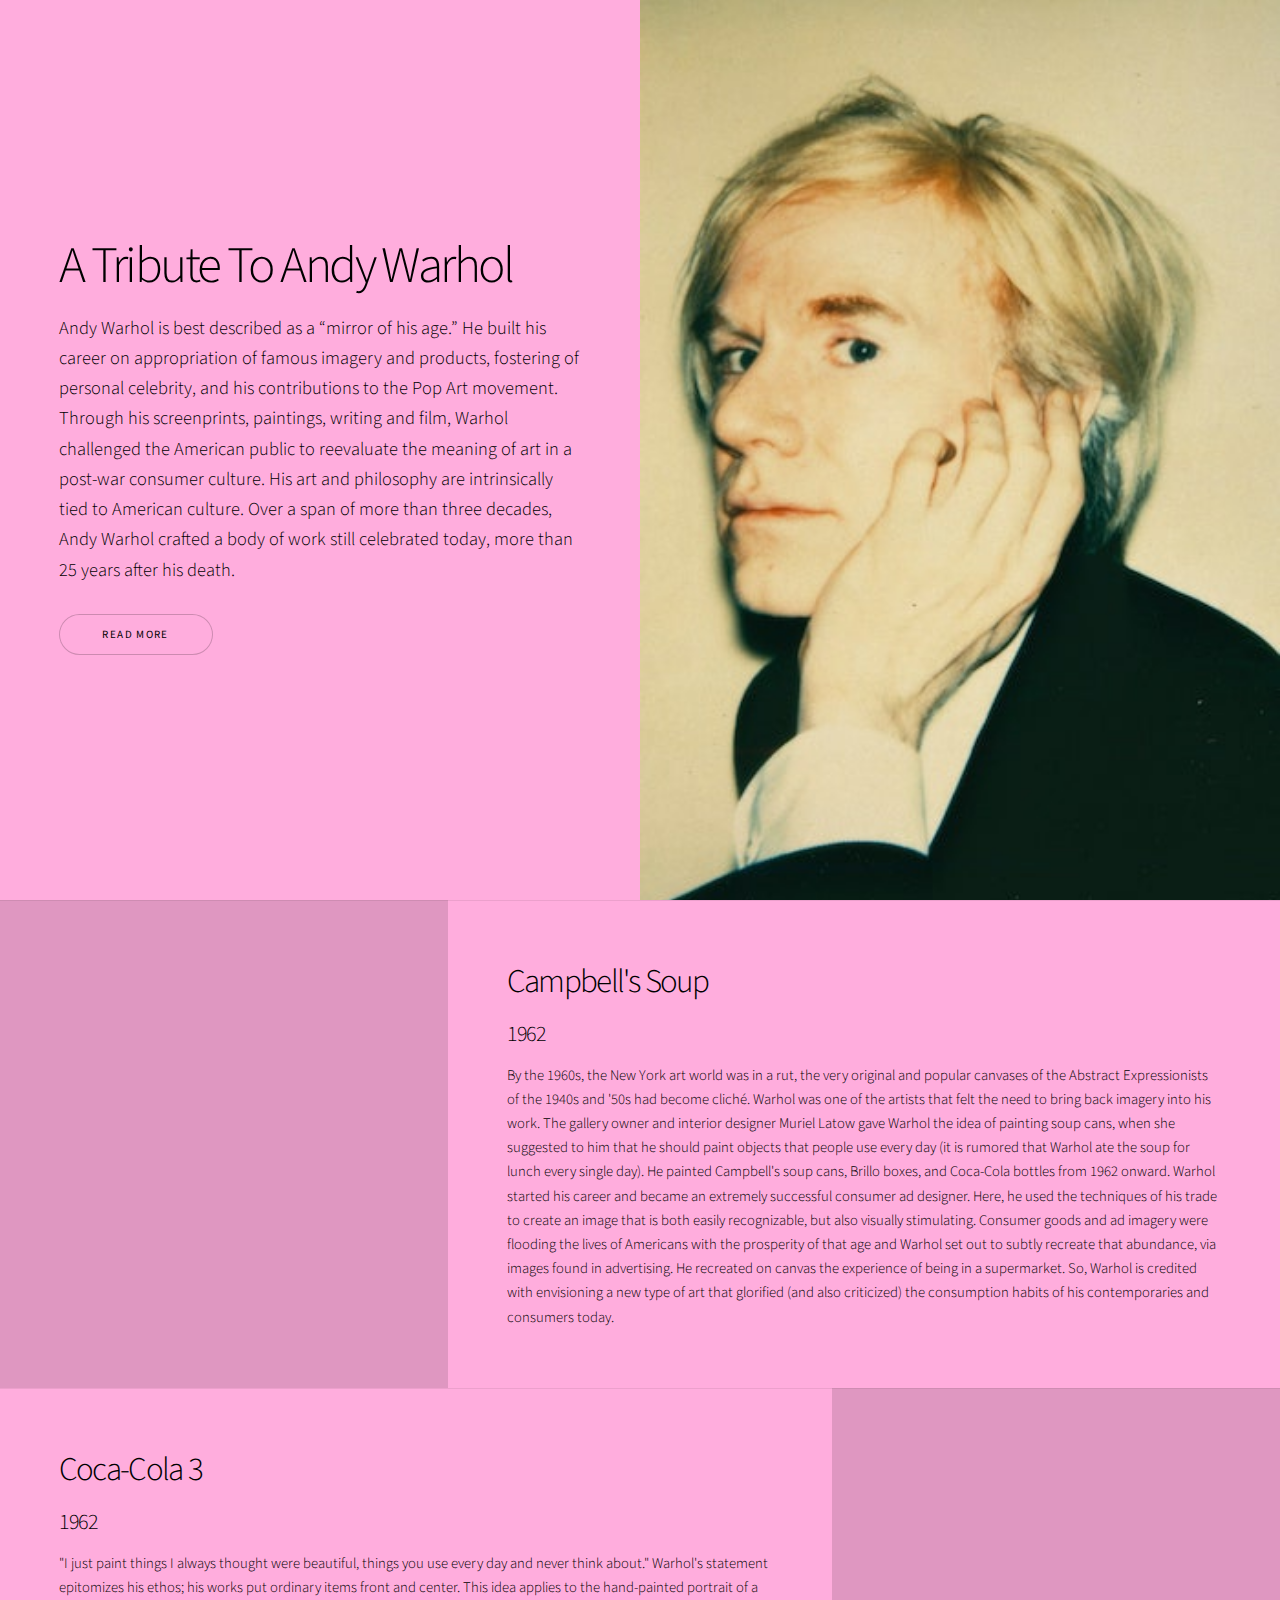
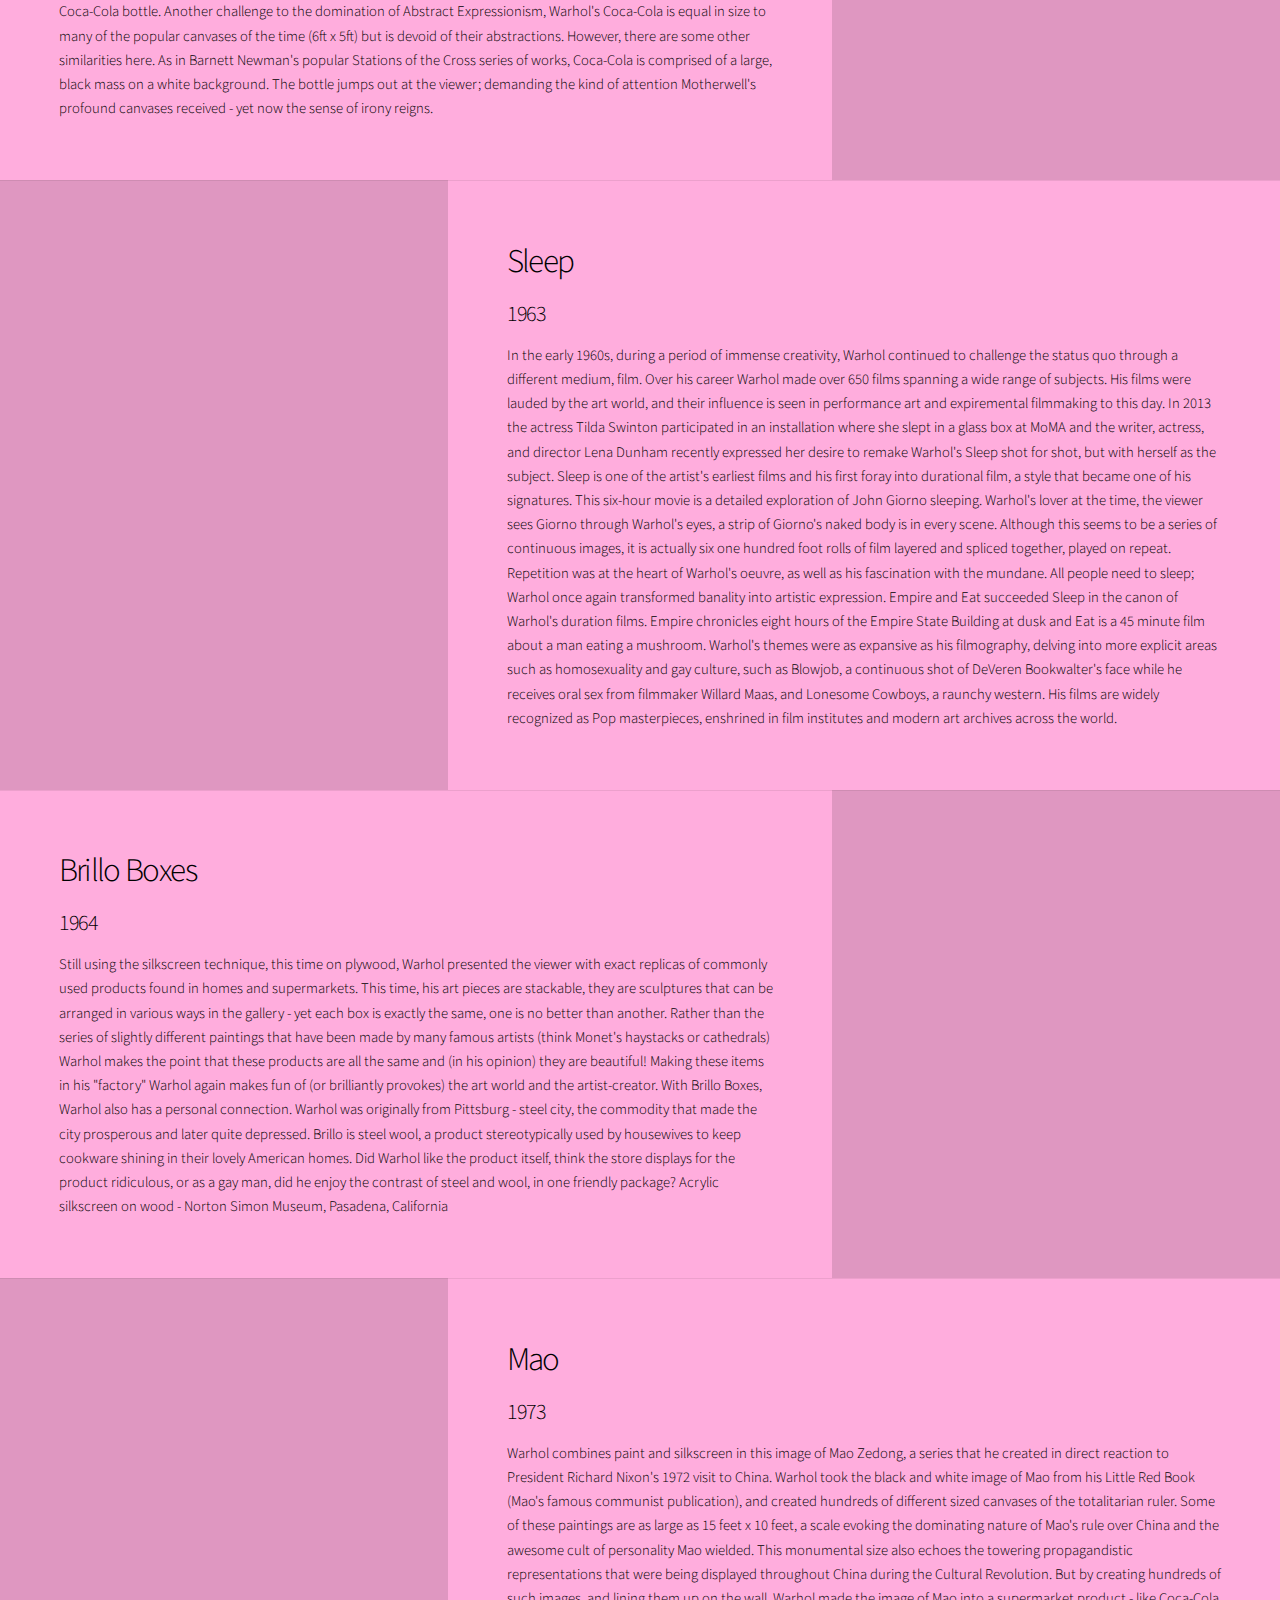
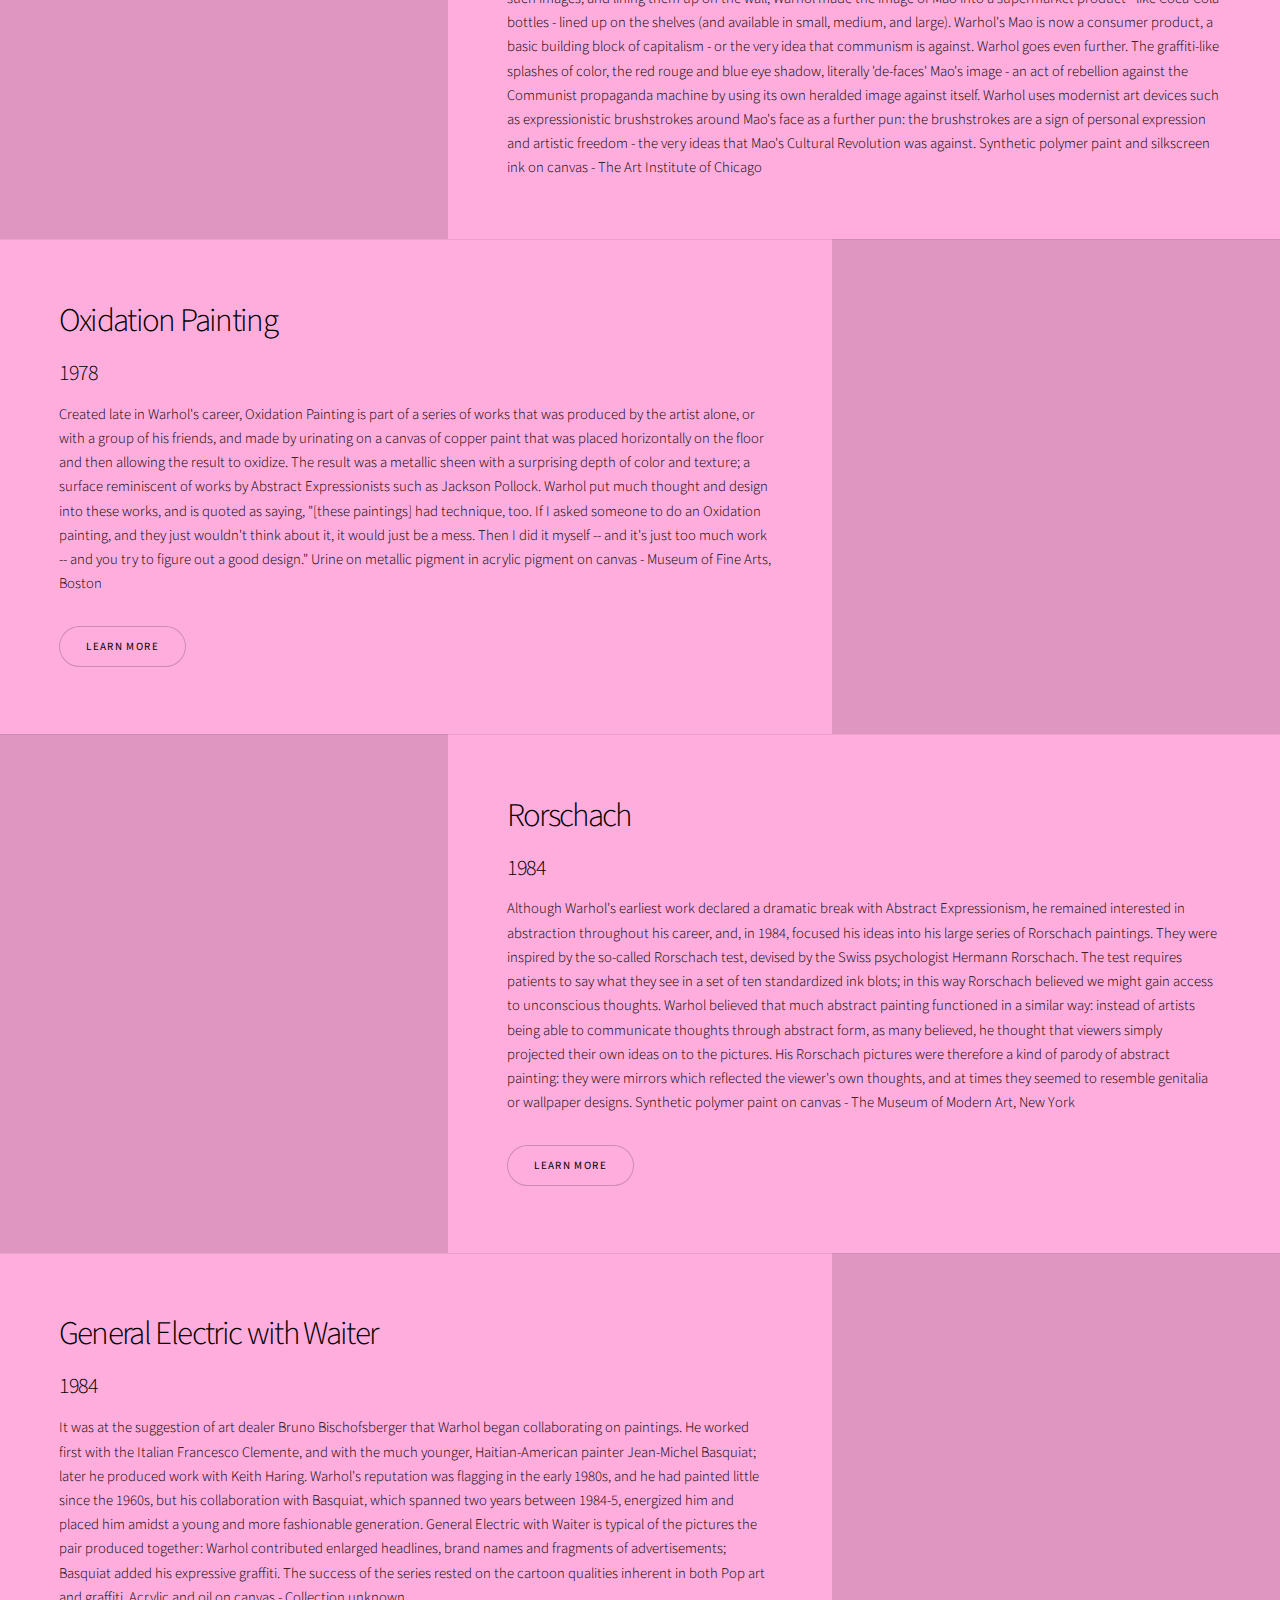
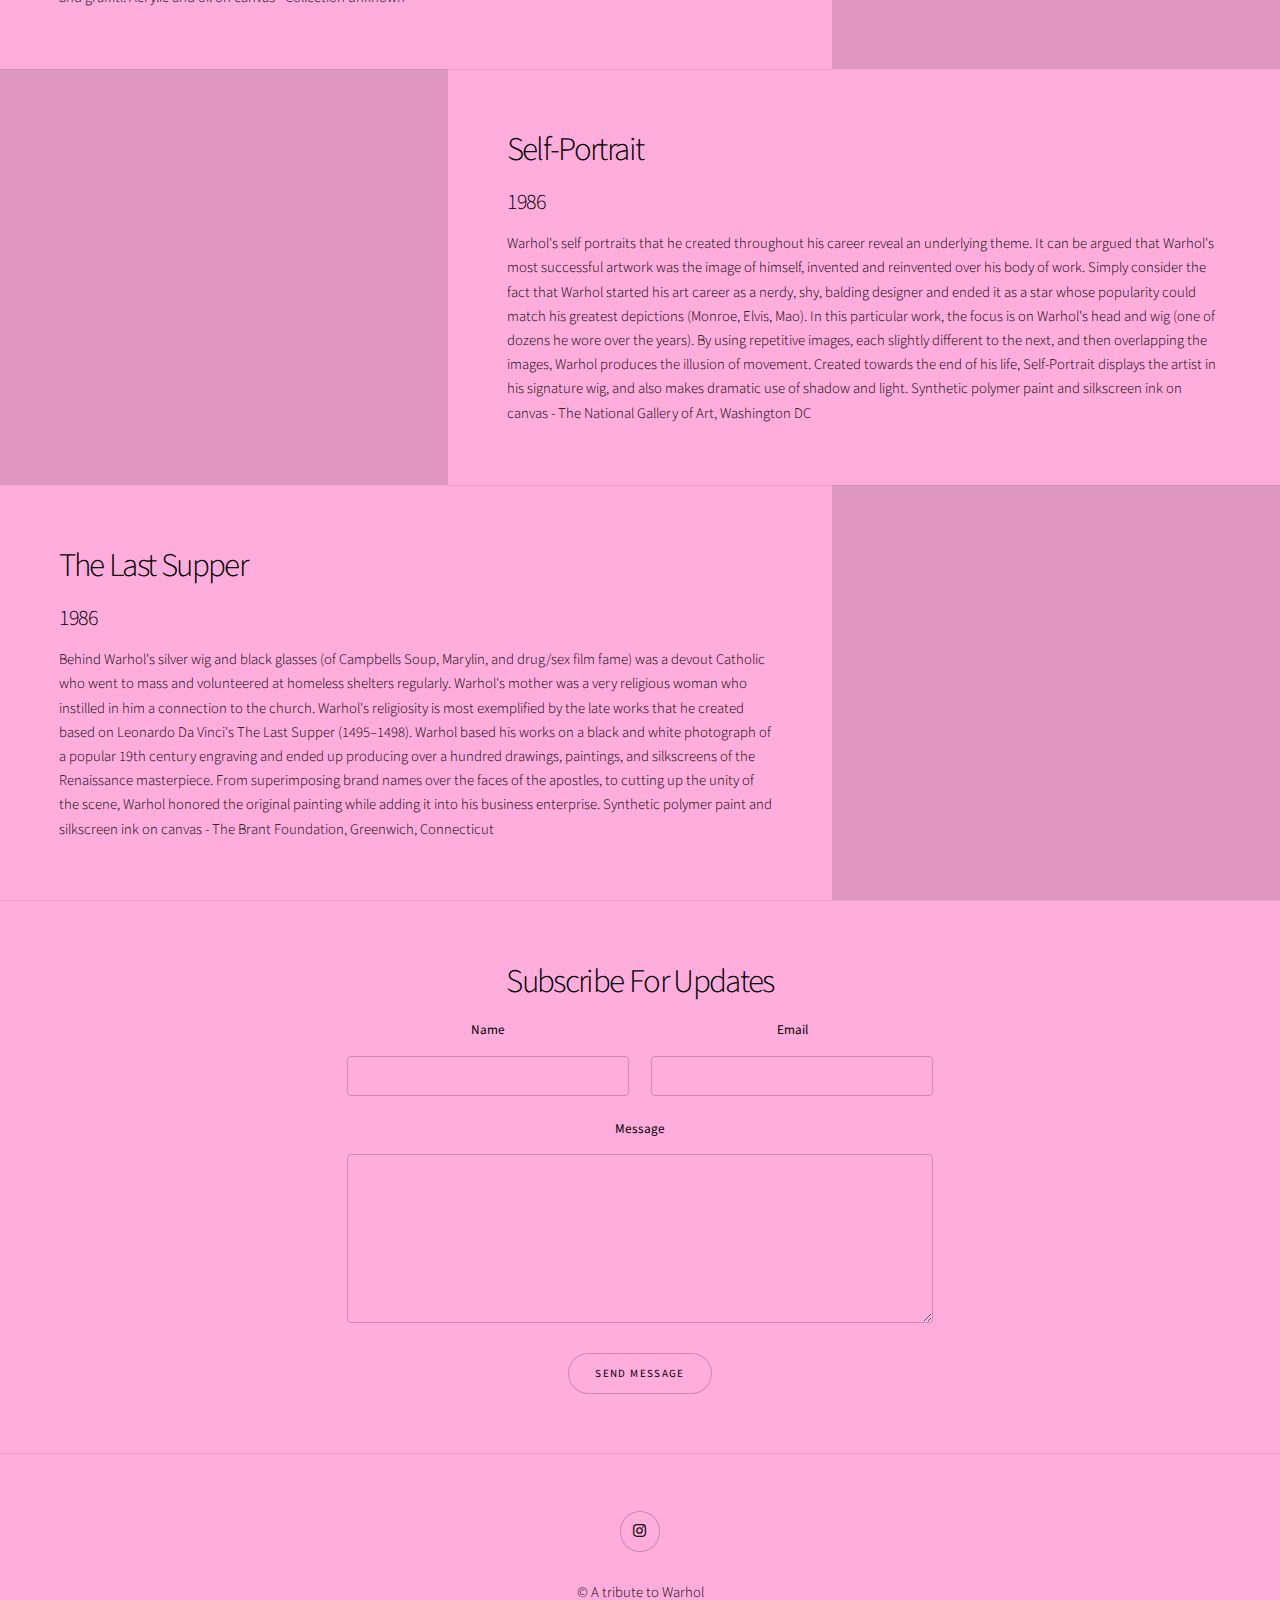
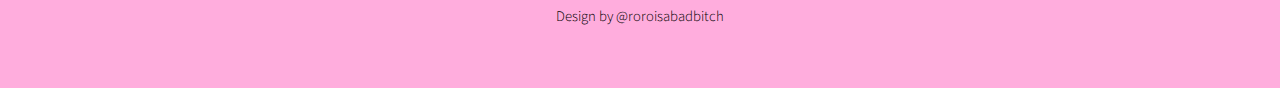
==== index.html @ a58d3638 "project uploaded" ====
<!DOCTYPE HTML>

<html>
	<head>
		<title>A Tribute to Warhol</title>
		<meta charset="utf-8" />
		<meta name="viewport" content="width=device-width, initial-scale=1, user-scalable=no" />
		<link rel="stylesheet" href="assets/css/main.css" />
		<noscript><link rel="stylesheet" href="assets/css/noscript.css" /></noscript>
	</head>
	<body class="is-preload">

		<!-- Wrapper -->
			<div id="wrapper" class="divided">

				<!-- One -->
					<section class="banner style1 orient-left content-align-left image-position-right fullscreen onload-image-fade-in onload-content-fade-right">
						<div class="content">
							<h1>A Tribute To Andy Warhol</h1>
							<p class="major">Andy Warhol is best described as a “mirror of his age.” He built his career on appropriation of famous imagery and products, fostering of personal celebrity, and his contributions to the Pop Art movement. Through his screenprints, paintings, writing and film, Warhol challenged the American public to reevaluate the meaning of art in a post-war consumer culture. His art and philosophy are intrinsically tied to American culture. Over a span of more than three decades, Andy Warhol crafted a body of work still celebrated today, more than 25 years after his death.
								</p>
							<ul class="actions stacked">
								<li><a href="biography.html" class="button big wide smooth-scroll-middle"> Read More </a></li>
							</ul>
						</div>
						<div class="image">
							<img src="images/warhol.jpg" alt="" />
						</div>
					</section>

				<!-- Two -->
					<section class="spotlight style1 orient-right content-align-left image-position-center onscroll-image-fade-in" id="first">
						<div class="content">
							<h2>Campbell's Soup</h2>
							<h3> 1962 </h3>
							<p>By the 1960s, the New York art world was in a rut, the very original and popular canvases of the Abstract Expressionists of the 1940s and '50s had become cliché. Warhol was one of the artists that felt the need to bring back imagery into his work. The gallery owner and interior designer Muriel Latow gave Warhol the idea of painting soup cans, when she suggested to him that he should paint objects that people use every day (it is rumored that Warhol ate the soup for lunch every single day). He painted Campbell's soup cans, Brillo boxes, and Coca-Cola bottles from 1962 onward.

								Warhol started his career and became an extremely successful consumer ad designer. Here, he used the techniques of his trade to create an image that is both easily recognizable, but also visually stimulating. Consumer goods and ad imagery were flooding the lives of Americans with the prosperity of that age and Warhol set out to subtly recreate that abundance, via images found in advertising. He recreated on canvas the experience of being in a supermarket. So, Warhol is credited with envisioning a new type of art that glorified (and also criticized) the consumption habits of his contemporaries and consumers today.</p>
								
						</div>
						<div class="image">
							<img src="images/campbell_soup.jpg" alt="" />
						</div>
					</section>

				<!-- Three -->
					<section class="spotlight style1 orient-left content-align-left image-position-center onscroll-image-fade-in">
						<div class="content">
							<h2>Coca-Cola 3</h2>
							<h3> 1962 </h3>
							<p>
								"I just paint things I always thought were beautiful, things you use every day and never think about." Warhol's statement epitomizes his ethos; his works put ordinary items front and center. This idea applies to the hand-painted portrait of a Coca-Cola bottle. Another challenge to the domination of Abstract Expressionism, Warhol's Coca-Cola is equal in size to many of the popular canvases of the time (6ft x 5ft) but is devoid of their abstractions. However, there are some other similarities here. As in Barnett Newman's popular Stations of the Cross series of works, Coca-Cola is comprised of a large, black mass on a white background. The bottle jumps out at the viewer; demanding the kind of attention Motherwell's profound canvases received - yet now the sense of irony reigns.
							</p>
						</div>
						<div class="image">
							<img src="images/cocacola3.jpg" alt="" />
						</div>
					</section>

				<!-- Four -->
					<section class="spotlight style1 orient-right content-align-left image-position-center onscroll-image-fade-in">
						<div class="content">
							<h2> Sleep </h2>
							<h3> 1963 </h3>
							<p> 
								In the early 1960s, during a period of immense creativity, Warhol continued to challenge the status quo through a different medium, film. Over his career Warhol made over 650 films spanning a wide range of subjects. His films were lauded by the art world, and their influence is seen in performance art and expiremental filmmaking to this day. In 2013 the actress Tilda Swinton participated in an installation where she slept in a glass box at MoMA and the writer, actress, and director Lena Dunham recently expressed her desire to remake Warhol's Sleep shot for shot, but with herself as the subject.

Sleep is one of the artist's earliest films and his first foray into durational film, a style that became one of his signatures. This six-hour movie is a detailed exploration of John Giorno sleeping. Warhol's lover at the time, the viewer sees Giorno through Warhol's eyes, a strip of Giorno's naked body is in every scene. Although this seems to be a series of continuous images, it is actually six one hundred foot rolls of film layered and spliced together, played on repeat. Repetition was at the heart of Warhol's oeuvre, as well as his fascination with the mundane. All people need to sleep; Warhol once again transformed banality into artistic expression.

Empire and Eat succeeded Sleep in the canon of Warhol's duration films. Empire chronicles eight hours of the Empire State Building at dusk and Eat is a 45 minute film about a man eating a mushroom. Warhol's themes were as expansive as his filmography, delving into more explicit areas such as homosexuality and gay culture, such as Blowjob, a continuous shot of DeVeren Bookwalter's face while he receives oral sex from filmmaker Willard Maas, and Lonesome Cowboys, a raunchy western. His films are widely recognized as Pop masterpieces, enshrined in film institutes and modern art archives across the world.
							</p>
						</div>
						<div class="image">
							<img src="images/sleep.png" alt="" />
						</div>
					</section>

					<section class="spotlight style1 orient-left content-align-left image-position-center onscroll-image-fade-in">
						<div class="content">
							<h2> Brillo Boxes </h2>
							<h3> 1964 </h3>
							<p> 
								Still using the silkscreen technique, this time on plywood, Warhol presented the viewer with exact replicas of commonly used products found in homes and supermarkets. This time, his art pieces are stackable, they are sculptures that can be arranged in various ways in the gallery - yet each box is exactly the same, one is no better than another. Rather than the series of slightly different paintings that have been made by many famous artists (think Monet's haystacks or cathedrals) Warhol makes the point that these products are all the same and (in his opinion) they are beautiful! Making these items in his "factory" Warhol again makes fun of (or brilliantly provokes) the art world and the artist-creator.

								With Brillo Boxes, Warhol also has a personal connection. Warhol was originally from Pittsburg - steel city, the commodity that made the city prosperous and later quite depressed. Brillo is steel wool, a product stereotypically used by housewives to keep cookware shining in their lovely American homes. Did Warhol like the product itself, think the store displays for the product ridiculous, or as a gay man, did he enjoy the contrast of steel and wool, in one friendly package?
								Acrylic silkscreen on wood - Norton Simon Museum, Pasadena, California
								
							</p>
						</div>
						<div class="image">
							<img src="images/brillo_boxes.jpg" alt="" />
						</div>
					</section>

					<section class="spotlight style1 orient-right content-align-left image-position-center onscroll-image-fade-in">
						<div class="content">
							<h2> Mao </h2>
							<h3> 1973 </h3>
							<p> 
								Warhol combines paint and silkscreen in this image of Mao Zedong, a series that he created in direct reaction to President Richard Nixon's 1972 visit to China. Warhol took the black and white image of Mao from his Little Red Book (Mao's famous communist publication), and created hundreds of different sized canvases of the totalitarian ruler. Some of these paintings are as large as 15 feet x 10 feet, a scale evoking the dominating nature of Mao's rule over China and the awesome cult of personality Mao wielded. This monumental size also echoes the towering propagandistic representations that were being displayed throughout China during the Cultural Revolution. But by creating hundreds of such images, and lining them up on the wall, Warhol made the image of Mao into a supermarket product - like Coca-Cola bottles - lined up on the shelves (and available in small, medium, and large). Warhol's Mao is now a consumer product, a basic building block of capitalism - or the very idea that communism is against.

Warhol goes even further. The graffiti-like splashes of color, the red rouge and blue eye shadow, literally 'de-faces' Mao's image - an act of rebellion against the Communist propaganda machine by using its own heralded image against itself. Warhol uses modernist art devices such as expressionistic brushstrokes around Mao's face as a further pun: the brushstrokes are a sign of personal expression and artistic freedom - the very ideas that Mao's Cultural Revolution was against.
Synthetic polymer paint and silkscreen ink on canvas - The Art Institute of Chicago

							</p>
						</div>
						<div class="image">
							<img src="images/mao.jpg" alt="" />
						</div>
					</section>

					<section class="spotlight style1 orient-left content-align-left image-position-center onscroll-image-fade-in">
						<div class="content">
							<h2> Oxidation Painting </h2>
							<h3> 1978 </h3>
							<p> 
								Created late in Warhol's career, Oxidation Painting is part of a series of works that was produced by the artist alone, or with a group of his friends, and made by urinating on a canvas of copper paint that was placed horizontally on the floor and then allowing the result to oxidize. The result was a metallic sheen with a surprising depth of color and texture; a surface reminiscent of works by Abstract Expressionists such as Jackson Pollock. Warhol put much thought and design into these works, and is quoted as saying, "[these paintings] had technique, too. If I asked someone to do an Oxidation painting, and they just wouldn't think about it, it would just be a mess. Then I did it myself -- and it's just too much work -- and you try to figure out a good design."
Urine on metallic pigment in acrylic pigment on canvas - Museum of Fine Arts, Boston

							</p>
							<ul class="actions stacked">
								<li><a href="#" class="button">Learn More</a></li>
							</ul>
						</div>
						<div class="image">
							<img src="images/oxidation_painting.jpg" alt="" />
						</div>
					</section>

					<section class="spotlight style1 orient-right content-align-left image-position-center onscroll-image-fade-in">
						<div class="content">
							<h2> Rorschach </h2>
							<h3> 1984 </h3>
							<p> 
								Although Warhol's earliest work declared a dramatic break with Abstract Expressionism, he remained interested in abstraction throughout his career, and, in 1984, focused his ideas into his large series of Rorschach paintings. They were inspired by the so-called Rorschach test, devised by the Swiss psychologist Hermann Rorschach. The test requires patients to say what they see in a set of ten standardized ink blots; in this way Rorschach believed we might gain access to unconscious thoughts. Warhol believed that much abstract painting functioned in a similar way: instead of artists being able to communicate thoughts through abstract form, as many believed, he thought that viewers simply projected their own ideas on to the pictures. His Rorschach pictures were therefore a kind of parody of abstract painting: they were mirrors which reflected the viewer's own thoughts, and at times they seemed to resemble genitalia or wallpaper designs.
Synthetic polymer paint on canvas - The Museum of Modern Art, New York

							</p>
							<ul class="actions stacked">
								<li><a href="#" class="button">Learn More</a></li>
							</ul>
						</div>
						<div class="image">
							<img src="images/banach_tarski.jpg" alt="" />
						</div>
					</section>

					<section class="spotlight style1 orient-left content-align-left image-position-center onscroll-image-fade-in">
						<div class="content">
							<h2> General Electric with Waiter </h2>
							<h3> 1984 </h3>
							<p> 
								It was at the suggestion of art dealer Bruno Bischofsberger that Warhol began collaborating on paintings. He worked first with the Italian Francesco Clemente, and with the much younger, Haitian-American painter Jean-Michel Basquiat; later he produced work with Keith Haring. Warhol's reputation was flagging in the early 1980s, and he had painted little since the 1960s, but his collaboration with Basquiat, which spanned two years between 1984-5, energized him and placed him amidst a young and more fashionable generation. General Electric with Waiter is typical of the pictures the pair produced together: Warhol contributed enlarged headlines, brand names and fragments of advertisements; Basquiat added his expressive graffiti. The success of the series rested on the cartoon qualities inherent in both Pop art and graffiti.
Acrylic and oil on canvas - Collection unknown

							</p>
						</div>
						<div class="image">
							<img src="images/jean-michel-basquiat-general-electric-with-waiter.jpg" alt="" />
						</div>
					</section>

					<section class="spotlight style1 orient-right content-align-left image-position-center onscroll-image-fade-in">
						<div class="content">
							<h2> Self-Portrait </h2>
							<h3> 1986 </h3>
							<p> 
								Warhol's self portraits that he created throughout his career reveal an underlying theme. It can be argued that Warhol's most successful artwork was the image of himself, invented and reinvented over his body of work. Simply consider the fact that Warhol started his art career as a nerdy, shy, balding designer and ended it as a star whose popularity could match his greatest depictions (Monroe, Elvis, Mao).

In this particular work, the focus is on Warhol's head and wig (one of dozens he wore over the years). By using repetitive images, each slightly different to the next, and then overlapping the images, Warhol produces the illusion of movement. Created towards the end of his life, Self-Portrait displays the artist in his signature wig, and also makes dramatic use of shadow and light.
Synthetic polymer paint and silkscreen ink on canvas - The National Gallery of Art, Washington DC

							</p>

						</div>
						<div class="image">
							<img src="images/self_portrait.jpg" alt="" />
						</div>
					</section>

					<section class="spotlight style1 orient-left content-align-left image-position-center onscroll-image-fade-in">
						<div class="content">
							<h2> The Last Supper </h2>
							<h3> 1986 </h3>
							<p> 
								Behind Warhol's silver wig and black glasses (of Campbells Soup, Marylin, and drug/sex film fame) was a devout Catholic who went to mass and volunteered at homeless shelters regularly. Warhol's mother was a very religious woman who instilled in him a connection to the church.

								Warhol's religiosity is most exemplified by the late works that he created based on Leonardo Da Vinci's The Last Supper (1495–1498). Warhol based his works on a black and white photograph of a popular 19th century engraving and ended up producing over a hundred drawings, paintings, and silkscreens of the Renaissance masterpiece. From superimposing brand names over the faces of the apostles, to cutting up the unity of the scene, Warhol honored the original painting while adding it into his business enterprise.
								Synthetic polymer paint and silkscreen ink on canvas - The Brant Foundation, Greenwich, Connecticut
							</p>
							
						</div>
						
						<div class="image">
							<img src="images/last_supper.jpg" alt="" />
						</div>
					</section>

	

				<!-- Get In Contact -->
					<section class="wrapper style1 align-center">
						<div class="inner medium">
							<h2> Subscribe For Updates </h2>
							<form method="post" action="#">
								<div class="fields">
									<div class="field half">
										<label for="name">Name</label>
										<input type="text" name="name" id="name" value="" />
									</div>
									<div class="field half">
										<label for="email">Email</label>
										<input type="email" name="email" id="email" value="" />
									</div>
									<div class="field">
										<label for="message">Message</label>
										<textarea name="message" id="message" rows="6"></textarea>
									</div>
								</div>
								<ul class="actions special">
									<li><input type="submit" name="submit" id="submit" value="Send Message" /></li>
								</ul>
							</form>

						</div>
					</section>

				<!-- Footer -->
					<footer class="wrapper style1 align-center">
						<div class="inner">
							<ul class="icons">
								<li><a href="https://www.instagram.com/thewarholmuseum/" class="icon brands style2 fa-instagram"><span class="label">Instagram</span></a></li>
							</ul>
							<p>&copy; A tribute to Warhol <br> Design by  <a href="http://instagram.com/naunetro" style="text-decoration: none;"> @roroisabadbitch</p>
						</div>
					</footer>

			</div>

		<!-- Scripts -->
			<script src="assets/js/jquery.min.js"></script>
			<script src="assets/js/jquery.scrollex.min.js"></script>
			<script src="assets/js/jquery.scrolly.min.js"></script>
			<script src="assets/js/browser.min.js"></script>
			<script src="assets/js/breakpoints.min.js"></script>
			<script src="assets/js/util.js"></script>
			<script src="assets/js/main.js"></script>

	</body>
</html>
---- assets/css/main.css ----
@import url(fontawesome-all.min.css);
@import url("https://fonts.googleapis.com/css?family=Source+Sans+Pro:300,300i,400,400i");

/*
	Story by HTML5 UP
	html5up.net | @ajlkn
	Free for personal and commercial use under the CCA 3.0 license (html5up.net/license)
*/

html, body, div, span, applet, object,
iframe, h1, h2, h3, h4, h5, h6, p, blockquote,
pre, a, abbr, acronym, address, big, cite,
code, del, dfn, em, img, ins, kbd, q, s, samp,
small, strike, strong, sub, sup, tt, var, b,
u, i, center, dl, dt, dd, ol, ul, li, fieldset,
form, label, legend, table, caption, tbody,
tfoot, thead, tr, th, td, article, aside,
canvas, details, embed, figure, figcaption,
footer, header, hgroup, menu, nav, output, ruby,
section, summary, time, mark, audio, video {
	margin: 0;
	padding: 0;
	border: 0;
	font-size: 100%;
	font: inherit;
	vertical-align: baseline;}

article, aside, details, figcaption, figure,
footer, header, hgroup, menu, nav, section {
	display: block;}

body {
	line-height: 1;
}

ol, ul {
	list-style: none;
}

blockquote, q {
	quotes: none;
}

	blockquote:before, blockquote:after, q:before, q:after {
		content: '';
		content: none;
	}

table {
	border-collapse: collapse;
	border-spacing: 0;
}

body {
	-webkit-text-size-adjust: none;
}

mark {
	background-color: transparent;
	color: inherit;
}

input::-moz-focus-inner {
	border: 0;
	padding: 0;
}

input, select, textarea {
	-moz-appearance: none;
	-webkit-appearance: none;
	-ms-appearance: none;
	appearance: none;
}

/* Basic */

	@-ms-viewport {
		width: device-width;
	}

	body {
		-ms-overflow-style: scrollbar;
	}

	@media screen and (max-width: 480px) {

		html, body {
			min-width: 320px;
		}

	}

	html {
		box-sizing: border-box;
	}

	*, *:before, *:after {
		box-sizing: inherit;
	}

	body {
		background: #ffffff;
	}

		body.is-preload *, body.is-preload *:before, body.is-preload *:after {
			-moz-animation: none !important;
			-webkit-animation: none !important;
			-ms-animation: none !important;
			animation: none !important;
			-moz-transition: none !important;
			-webkit-transition: none !important;
			-ms-transition: none !important;
			transition: none !important;
		}

/* Type */

	html {
		font-size: 12pt;
	}

		@media screen and (max-width: 1680px) {

			html {
				font-size: 11pt;
			}

		}

		@media screen and (max-width: 1280px) {

			html {
				font-size: 11pt;
			}

		}

		@media screen and (max-width: 736px) {

			html {
				font-size: 11pt;
			}

		}

		@media screen and (max-width: 360px) {

			html {
				font-size: 10pt;
			}

		}

	body {
		background-color: #ffaddd;
		color: #000000;
	}

	body, input, select, textarea {
		font-family: "Source Sans Pro", Helvetica, sans-serif;
		font-size: 1rem;
		font-weight: 300;
		line-height: 1.65;
	}

	a {
		-moz-transition: color 0.2s ease-in-out;
		-webkit-transition: color 0.2s ease-in-out;
		-ms-transition: color 0.2s ease-in-out;
		transition: color 0.2s ease-in-out;
		text-decoration: underline;
	}

		a:hover {
			text-decoration: none;
		}

	strong, b {
		font-weight: 400;
	}

	em, i {
		font-style: italic;
	}

	p {
		margin: 0 0 2rem 0;
	}

		p.major {
			font-size: 1.25rem;
		}

	h1, h2, h3, h4, h5, h6 {
		font-weight: 300;
		line-height: 1.375;
		letter-spacing: -0.05em;
		margin: 0 0 1rem 0;
	}

		h1 a, h2 a, h3 a, h4 a, h5 a, h6 a {
			color: inherit;
			text-decoration: none;
		}

	h1 {
		font-size: 3.5rem;
		line-height: 1.2;
	}

	h2 {
		font-size: 2.25rem;
	}

	h3 {
		font-size: 1.5rem;
	}

	h4 {
		font-size: 1.1rem;
	}

	h5 {
		font-size: 0.9rem;
	}

	h6 {
		font-size: 0.7rem;
	}

	sub {
		font-size: 0.8rem;
		position: relative;
		top: 0.5rem;
	}

	sup {
		font-size: 0.8rem;
		position: relative;
		top: -0.5rem;
	}

	blockquote {
		border-left: solid 4px;
		font-style: italic;
		margin: 0 0 2rem 0;
		padding: 0.5rem 0 0.5rem 2rem;
	}

	code {
		border-radius: 4px;
		font-family: "Courier New", monospace;
		font-size: 0.9em;
		margin: 0 0.25rem;
		padding: 0.25rem 0.325rem;
	}

	pre {
		-webkit-overflow-scrolling: touch;
		font-family: "Courier New", monospace;
		font-size: 0.9em;
		margin: 0 0 2rem 0;
	}

		pre code {
			display: block;
			line-height: 1.5;
			padding: 0.75rem 1rem;
			overflow-x: auto;
		}

	hr {
		border: 0;
		border-bottom: solid 1px;
		margin: 2.5rem 0;
	}

		hr.major {
			margin: 3.5rem 0;
		}

	.align-left {
		text-align: left;
	}

	.align-center {
		text-align: center;
	}

	.align-right {
		text-align: right;
	}

	@media screen and (max-width: 736px) {

		p.major {
			font-size: 1.1rem;
		}

		h1 {
			font-size: 2.5rem;
		}

		h2 {
			font-size: 2rem;
		}

		h3 {
			font-size: 1.25rem;
		}

		h4 {
			font-size: 1rem;
		}

	}

	input, select, textarea {
		color: #000000;
	}

	a {
		color: #000000;
	}

		a:hover {
			color: #47D3E5;
		}

	strong, b {
		color: #000000;
	}

	h1, h2, h3, h4, h5, h6 {
		color: #000000;
	}

	blockquote {
		border-left-color: rgba(0, 0, 0, 0.2);
	}

	code {
		background: rgba(0, 0, 0, 0.05);
		border-color: rgba(0, 0, 0, 0.2);
	}

	hr {
		border-bottom-color: rgba(0, 0, 0, 0.2);
	}

/* Row */

	.row {
		display: flex;
		flex-wrap: wrap;
		box-sizing: border-box;
		align-items: stretch;
	}

		.row > * {
			box-sizing: border-box;
		}

		.row.gtr-uniform > * > :last-child {
			margin-bottom: 0;
		}

		.row.aln-left {
			justify-content: flex-start;
		}

		.row.aln-center {
			justify-content: center;
		}

		.row.aln-right {
			justify-content: flex-end;
		}

		.row.aln-top {
			align-items: flex-start;
		}

		.row.aln-middle {
			align-items: center;
		}

		.row.aln-bottom {
			align-items: flex-end;
		}

		.row > .imp {
			order: -1;
		}

		.row > .col-1 {
			width: 8.33333%;
		}

		.row > .off-1 {
			margin-left: 8.33333%;
		}

		.row > .col-2 {
			width: 16.66667%;
		}

		.row > .off-2 {
			margin-left: 16.66667%;
		}

		.row > .col-3 {
			width: 25%;
		}

		.row > .off-3 {
			margin-left: 25%;
		}

		.row > .col-4 {
			width: 33.33333%;
		}

		.row > .off-4 {
			margin-left: 33.33333%;
		}

		.row > .col-5 {
			width: 41.66667%;
		}

		.row > .off-5 {
			margin-left: 41.66667%;
		}

		.row > .col-6 {
			width: 50%;
		}

		.row > .off-6 {
			margin-left: 50%;
		}

		.row > .col-7 {
			width: 58.33333%;
		}

		.row > .off-7 {
			margin-left: 58.33333%;
		}

		.row > .col-8 {
			width: 66.66667%;
		}

		.row > .off-8 {
			margin-left: 66.66667%;
		}

		.row > .col-9 {
			width: 75%;
		}

		.row > .off-9 {
			margin-left: 75%;
		}

		.row > .col-10 {
			width: 83.33333%;
		}

		.row > .off-10 {
			margin-left: 83.33333%;
		}

		.row > .col-11 {
			width: 91.66667%;
		}

		.row > .off-11 {
			margin-left: 91.66667%;
		}

		.row > .col-12 {
			width: 100%;
		}

		.row > .off-12 {
			margin-left: 100%;
		}

		.row.gtr-0 {
			margin-top: 0;
			margin-left: 0rem;
		}

			.row.gtr-0 > * {
				padding: 0 0 0 0rem;
			}

			.row.gtr-0.gtr-uniform {
				margin-top: 0rem;
			}

				.row.gtr-0.gtr-uniform > * {
					padding-top: 0rem;
				}

		.row.gtr-25 {
			margin-top: 0;
			margin-left: -0.5rem;
		}

			.row.gtr-25 > * {
				padding: 0 0 0 0.5rem;
			}

			.row.gtr-25.gtr-uniform {
				margin-top: -0.5rem;
			}

				.row.gtr-25.gtr-uniform > * {
					padding-top: 0.5rem;
				}

		.row.gtr-50 {
			margin-top: 0;
			margin-left: -1rem;
		}

			.row.gtr-50 > * {
				padding: 0 0 0 1rem;
			}

			.row.gtr-50.gtr-uniform {
				margin-top: -1rem;
			}

				.row.gtr-50.gtr-uniform > * {
					padding-top: 1rem;
				}

		.row {
			margin-top: 0;
			margin-left: -2rem;
		}

			.row > * {
				padding: 0 0 0 2rem;
			}

			.row.gtr-uniform {
				margin-top: -2rem;
			}

				.row.gtr-uniform > * {
					padding-top: 2rem;
				}

		.row.gtr-150 {
			margin-top: 0;
			margin-left: -3rem;
		}

			.row.gtr-150 > * {
				padding: 0 0 0 3rem;
			}

			.row.gtr-150.gtr-uniform {
				margin-top: -3rem;
			}

				.row.gtr-150.gtr-uniform > * {
					padding-top: 3rem;
				}

		.row.gtr-200 {
			margin-top: 0;
			margin-left: -4rem;
		}

			.row.gtr-200 > * {
				padding: 0 0 0 4rem;
			}

			.row.gtr-200.gtr-uniform {
				margin-top: -4rem;
			}

				.row.gtr-200.gtr-uniform > * {
					padding-top: 4rem;
				}

		@media screen and (max-width: 1680px) {

			.row {
				display: flex;
				flex-wrap: wrap;
				box-sizing: border-box;
				align-items: stretch;
			}

				.row > * {
					box-sizing: border-box;
				}

				.row.gtr-uniform > * > :last-child {
					margin-bottom: 0;
				}

				.row.aln-left {
					justify-content: flex-start;
				}

				.row.aln-center {
					justify-content: center;
				}

				.row.aln-right {
					justify-content: flex-end;
				}

				.row.aln-top {
					align-items: flex-start;
				}

				.row.aln-middle {
					align-items: center;
				}

				.row.aln-bottom {
					align-items: flex-end;
				}

				.row > .imp-xlarge {
					order: -1;
				}

				.row > .col-1-xlarge {
					width: 8.33333%;
				}

				.row > .off-1-xlarge {
					margin-left: 8.33333%;
				}

				.row > .col-2-xlarge {
					width: 16.66667%;
				}

				.row > .off-2-xlarge {
					margin-left: 16.66667%;
				}

				.row > .col-3-xlarge {
					width: 25%;
				}

				.row > .off-3-xlarge {
					margin-left: 25%;
				}

				.row > .col-4-xlarge {
					width: 33.33333%;
				}

				.row > .off-4-xlarge {
					margin-left: 33.33333%;
				}

				.row > .col-5-xlarge {
					width: 41.66667%;
				}

				.row > .off-5-xlarge {
					margin-left: 41.66667%;
				}

				.row > .col-6-xlarge {
					width: 50%;
				}

				.row > .off-6-xlarge {
					margin-left: 50%;
				}

				.row > .col-7-xlarge {
					width: 58.33333%;
				}

				.row > .off-7-xlarge {
					margin-left: 58.33333%;
				}

				.row > .col-8-xlarge {
					width: 66.66667%;
				}

				.row > .off-8-xlarge {
					margin-left: 66.66667%;
				}

				.row > .col-9-xlarge {
					width: 75%;
				}

				.row > .off-9-xlarge {
					margin-left: 75%;
				}

				.row > .col-10-xlarge {
					width: 83.33333%;
				}

				.row > .off-10-xlarge {
					margin-left: 83.33333%;
				}

				.row > .col-11-xlarge {
					width: 91.66667%;
				}

				.row > .off-11-xlarge {
					margin-left: 91.66667%;
				}

				.row > .col-12-xlarge {
					width: 100%;
				}

				.row > .off-12-xlarge {
					margin-left: 100%;
				}

				.row.gtr-0 {
					margin-top: 0;
					margin-left: 0rem;
				}

					.row.gtr-0 > * {
						padding: 0 0 0 0rem;
					}

					.row.gtr-0.gtr-uniform {
						margin-top: 0rem;
					}

						.row.gtr-0.gtr-uniform > * {
							padding-top: 0rem;
						}

				.row.gtr-25 {
					margin-top: 0;
					margin-left: -0.5rem;
				}

					.row.gtr-25 > * {
						padding: 0 0 0 0.5rem;
					}

					.row.gtr-25.gtr-uniform {
						margin-top: -0.5rem;
					}

						.row.gtr-25.gtr-uniform > * {
							padding-top: 0.5rem;
						}

				.row.gtr-50 {
					margin-top: 0;
					margin-left: -1rem;
				}

					.row.gtr-50 > * {
						padding: 0 0 0 1rem;
					}

					.row.gtr-50.gtr-uniform {
						margin-top: -1rem;
					}

						.row.gtr-50.gtr-uniform > * {
							padding-top: 1rem;
						}

				.row {
					margin-top: 0;
					margin-left: -2rem;
				}

					.row > * {
						padding: 0 0 0 2rem;
					}

					.row.gtr-uniform {
						margin-top: -2rem;
					}

						.row.gtr-uniform > * {
							padding-top: 2rem;
						}

				.row.gtr-150 {
					margin-top: 0;
					margin-left: -3rem;
				}

					.row.gtr-150 > * {
						padding: 0 0 0 3rem;
					}

					.row.gtr-150.gtr-uniform {
						margin-top: -3rem;
					}

						.row.gtr-150.gtr-uniform > * {
							padding-top: 3rem;
						}

				.row.gtr-200 {
					margin-top: 0;
					margin-left: -4rem;
				}

					.row.gtr-200 > * {
						padding: 0 0 0 4rem;
					}

					.row.gtr-200.gtr-uniform {
						margin-top: -4rem;
					}

						.row.gtr-200.gtr-uniform > * {
							padding-top: 4rem;
						}

		}

		@media screen and (max-width: 1280px) {

			.row {
				display: flex;
				flex-wrap: wrap;
				box-sizing: border-box;
				align-items: stretch;
			}

				.row > * {
					box-sizing: border-box;
				}

				.row.gtr-uniform > * > :last-child {
					margin-bottom: 0;
				}

				.row.aln-left {
					justify-content: flex-start;
				}

				.row.aln-center {
					justify-content: center;
				}

				.row.aln-right {
					justify-content: flex-end;
				}

				.row.aln-top {
					align-items: flex-start;
				}

				.row.aln-middle {
					align-items: center;
				}

				.row.aln-bottom {
					align-items: flex-end;
				}

				.row > .imp-large {
					order: -1;
				}

				.row > .col-1-large {
					width: 8.33333%;
				}

				.row > .off-1-large {
					margin-left: 8.33333%;
				}

				.row > .col-2-large {
					width: 16.66667%;
				}

				.row > .off-2-large {
					margin-left: 16.66667%;
				}

				.row > .col-3-large {
					width: 25%;
				}

				.row > .off-3-large {
					margin-left: 25%;
				}

				.row > .col-4-large {
					width: 33.33333%;
				}

				.row > .off-4-large {
					margin-left: 33.33333%;
				}

				.row > .col-5-large {
					width: 41.66667%;
				}

				.row > .off-5-large {
					margin-left: 41.66667%;
				}

				.row > .col-6-large {
					width: 50%;
				}

				.row > .off-6-large {
					margin-left: 50%;
				}

				.row > .col-7-large {
					width: 58.33333%;
				}

				.row > .off-7-large {
					margin-left: 58.33333%;
				}

				.row > .col-8-large {
					width: 66.66667%;
				}

				.row > .off-8-large {
					margin-left: 66.66667%;
				}

				.row > .col-9-large {
					width: 75%;
				}

				.row > .off-9-large {
					margin-left: 75%;
				}

				.row > .col-10-large {
					width: 83.33333%;
				}

				.row > .off-10-large {
					margin-left: 83.33333%;
				}

				.row > .col-11-large {
					width: 91.66667%;
				}

				.row > .off-11-large {
					margin-left: 91.66667%;
				}

				.row > .col-12-large {
					width: 100%;
				}

				.row > .off-12-large {
					margin-left: 100%;
				}

				.row.gtr-0 {
					margin-top: 0;
					margin-left: 0rem;
				}

					.row.gtr-0 > * {
						padding: 0 0 0 0rem;
					}

					.row.gtr-0.gtr-uniform {
						margin-top: 0rem;
					}

						.row.gtr-0.gtr-uniform > * {
							padding-top: 0rem;
						}

				.row.gtr-25 {
					margin-top: 0;
					margin-left: -0.5rem;
				}

					.row.gtr-25 > * {
						padding: 0 0 0 0.5rem;
					}

					.row.gtr-25.gtr-uniform {
						margin-top: -0.5rem;
					}

						.row.gtr-25.gtr-uniform > * {
							padding-top: 0.5rem;
						}

				.row.gtr-50 {
					margin-top: 0;
					margin-left: -1rem;
				}

					.row.gtr-50 > * {
						padding: 0 0 0 1rem;
					}

					.row.gtr-50.gtr-uniform {
						margin-top: -1rem;
					}

						.row.gtr-50.gtr-uniform > * {
							padding-top: 1rem;
						}

				.row {
					margin-top: 0;
					margin-left: -2rem;
				}

					.row > * {
						padding: 0 0 0 2rem;
					}

					.row.gtr-uniform {
						margin-top: -2rem;
					}

						.row.gtr-uniform > * {
							padding-top: 2rem;
						}

				.row.gtr-150 {
					margin-top: 0;
					margin-left: -3rem;
				}

					.row.gtr-150 > * {
						padding: 0 0 0 3rem;
					}

					.row.gtr-150.gtr-uniform {
						margin-top: -3rem;
					}

						.row.gtr-150.gtr-uniform > * {
							padding-top: 3rem;
						}

				.row.gtr-200 {
					margin-top: 0;
					margin-left: -4rem;
				}

					.row.gtr-200 > * {
						padding: 0 0 0 4rem;
					}

					.row.gtr-200.gtr-uniform {
						margin-top: -4rem;
					}

						.row.gtr-200.gtr-uniform > * {
							padding-top: 4rem;
						}

		}

		@media screen and (max-width: 980px) {

			.row {
				display: flex;
				flex-wrap: wrap;
				box-sizing: border-box;
				align-items: stretch;
			}

				.row > * {
					box-sizing: border-box;
				}

				.row.gtr-uniform > * > :last-child {
					margin-bottom: 0;
				}

				.row.aln-left {
					justify-content: flex-start;
				}

				.row.aln-center {
					justify-content: center;
				}

				.row.aln-right {
					justify-content: flex-end;
				}

				.row.aln-top {
					align-items: flex-start;
				}

				.row.aln-middle {
					align-items: center;
				}

				.row.aln-bottom {
					align-items: flex-end;
				}

				.row > .imp-medium {
					order: -1;
				}

				.row > .col-1-medium {
					width: 8.33333%;
				}

				.row > .off-1-medium {
					margin-left: 8.33333%;
				}

				.row > .col-2-medium {
					width: 16.66667%;
				}

				.row > .off-2-medium {
					margin-left: 16.66667%;
				}

				.row > .col-3-medium {
					width: 25%;
				}

				.row > .off-3-medium {
					margin-left: 25%;
				}

				.row > .col-4-medium {
					width: 33.33333%;
				}

				.row > .off-4-medium {
					margin-left: 33.33333%;
				}

				.row > .col-5-medium {
					width: 41.66667%;
				}

				.row > .off-5-medium {
					margin-left: 41.66667%;
				}

				.row > .col-6-medium {
					width: 50%;
				}

				.row > .off-6-medium {
					margin-left: 50%;
				}

				.row > .col-7-medium {
					width: 58.33333%;
				}

				.row > .off-7-medium {
					margin-left: 58.33333%;
				}

				.row > .col-8-medium {
					width: 66.66667%;
				}

				.row > .off-8-medium {
					margin-left: 66.66667%;
				}

				.row > .col-9-medium {
					width: 75%;
				}

				.row > .off-9-medium {
					margin-left: 75%;
				}

				.row > .col-10-medium {
					width: 83.33333%;
				}

				.row > .off-10-medium {
					margin-left: 83.33333%;
				}

				.row > .col-11-medium {
					width: 91.66667%;
				}

				.row > .off-11-medium {
					margin-left: 91.66667%;
				}

				.row > .col-12-medium {
					width: 100%;
				}

				.row > .off-12-medium {
					margin-left: 100%;
				}

				.row.gtr-0 {
					margin-top: 0;
					margin-left: 0rem;
				}

					.row.gtr-0 > * {
						padding: 0 0 0 0rem;
					}

					.row.gtr-0.gtr-uniform {
						margin-top: 0rem;
					}

						.row.gtr-0.gtr-uniform > * {
							padding-top: 0rem;
						}

				.row.gtr-25 {
					margin-top: 0;
					margin-left: -0.5rem;
				}

					.row.gtr-25 > * {
						padding: 0 0 0 0.5rem;
					}

					.row.gtr-25.gtr-uniform {
						margin-top: -0.5rem;
					}

						.row.gtr-25.gtr-uniform > * {
							padding-top: 0.5rem;
						}

				.row.gtr-50 {
					margin-top: 0;
					margin-left: -1rem;
				}

					.row.gtr-50 > * {
						padding: 0 0 0 1rem;
					}

					.row.gtr-50.gtr-uniform {
						margin-top: -1rem;
					}

						.row.gtr-50.gtr-uniform > * {
							padding-top: 1rem;
						}

				.row {
					margin-top: 0;
					margin-left: -2rem;
				}

					.row > * {
						padding: 0 0 0 2rem;
					}

					.row.gtr-uniform {
						margin-top: -2rem;
					}

						.row.gtr-uniform > * {
							padding-top: 2rem;
						}

				.row.gtr-150 {
					margin-top: 0;
					margin-left: -3rem;
				}

					.row.gtr-150 > * {
						padding: 0 0 0 3rem;
					}

					.row.gtr-150.gtr-uniform {
						margin-top: -3rem;
					}

						.row.gtr-150.gtr-uniform > * {
							padding-top: 3rem;
						}

				.row.gtr-200 {
					margin-top: 0;
					margin-left: -4rem;
				}

					.row.gtr-200 > * {
						padding: 0 0 0 4rem;
					}

					.row.gtr-200.gtr-uniform {
						margin-top: -4rem;
					}

						.row.gtr-200.gtr-uniform > * {
							padding-top: 4rem;
						}

		}

		@media screen and (max-width: 736px) {

			.row {
				display: flex;
				flex-wrap: wrap;
				box-sizing: border-box;
				align-items: stretch;
			}

				.row > * {
					box-sizing: border-box;
				}

				.row.gtr-uniform > * > :last-child {
					margin-bottom: 0;
				}

				.row.aln-left {
					justify-content: flex-start;
				}

				.row.aln-center {
					justify-content: center;
				}

				.row.aln-right {
					justify-content: flex-end;
				}

				.row.aln-top {
					align-items: flex-start;
				}

				.row.aln-middle {
					align-items: center;
				}

				.row.aln-bottom {
					align-items: flex-end;
				}

				.row > .imp-small {
					order: -1;
				}

				.row > .col-1-small {
					width: 8.33333%;
				}

				.row > .off-1-small {
					margin-left: 8.33333%;
				}

				.row > .col-2-small {
					width: 16.66667%;
				}

				.row > .off-2-small {
					margin-left: 16.66667%;
				}

				.row > .col-3-small {
					width: 25%;
				}

				.row > .off-3-small {
					margin-left: 25%;
				}

				.row > .col-4-small {
					width: 33.33333%;
				}

				.row > .off-4-small {
					margin-left: 33.33333%;
				}

				.row > .col-5-small {
					width: 41.66667%;
				}

				.row > .off-5-small {
					margin-left: 41.66667%;
				}

				.row > .col-6-small {
					width: 50%;
				}

				.row > .off-6-small {
					margin-left: 50%;
				}

				.row > .col-7-small {
					width: 58.33333%;
				}

				.row > .off-7-small {
					margin-left: 58.33333%;
				}

				.row > .col-8-small {
					width: 66.66667%;
				}

				.row > .off-8-small {
					margin-left: 66.66667%;
				}

				.row > .col-9-small {
					width: 75%;
				}

				.row > .off-9-small {
					margin-left: 75%;
				}

				.row > .col-10-small {
					width: 83.33333%;
				}

				.row > .off-10-small {
					margin-left: 83.33333%;
				}

				.row > .col-11-small {
					width: 91.66667%;
				}

				.row > .off-11-small {
					margin-left: 91.66667%;
				}

				.row > .col-12-small {
					width: 100%;
				}

				.row > .off-12-small {
					margin-left: 100%;
				}

				.row.gtr-0 {
					margin-top: 0;
					margin-left: 0rem;
				}

					.row.gtr-0 > * {
						padding: 0 0 0 0rem;
					}

					.row.gtr-0.gtr-uniform {
						margin-top: 0rem;
					}

						.row.gtr-0.gtr-uniform > * {
							padding-top: 0rem;
						}

				.row.gtr-25 {
					margin-top: 0;
					margin-left: -0.5rem;
				}

					.row.gtr-25 > * {
						padding: 0 0 0 0.5rem;
					}

					.row.gtr-25.gtr-uniform {
						margin-top: -0.5rem;
					}

						.row.gtr-25.gtr-uniform > * {
							padding-top: 0.5rem;
						}

				.row.gtr-50 {
					margin-top: 0;
					margin-left: -1rem;
				}

					.row.gtr-50 > * {
						padding: 0 0 0 1rem;
					}

					.row.gtr-50.gtr-uniform {
						margin-top: -1rem;
					}

						.row.gtr-50.gtr-uniform > * {
							padding-top: 1rem;
						}

				.row {
					margin-top: 0;
					margin-left: -2rem;
				}

					.row > * {
						padding: 0 0 0 2rem;
					}

					.row.gtr-uniform {
						margin-top: -2rem;
					}

						.row.gtr-uniform > * {
							padding-top: 2rem;
						}

				.row.gtr-150 {
					margin-top: 0;
					margin-left: -3rem;
				}

					.row.gtr-150 > * {
						padding: 0 0 0 3rem;
					}

					.row.gtr-150.gtr-uniform {
						margin-top: -3rem;
					}

						.row.gtr-150.gtr-uniform > * {
							padding-top: 3rem;
						}

				.row.gtr-200 {
					margin-top: 0;
					margin-left: -4rem;
				}

					.row.gtr-200 > * {
						padding: 0 0 0 4rem;
					}

					.row.gtr-200.gtr-uniform {
						margin-top: -4rem;
					}

						.row.gtr-200.gtr-uniform > * {
							padding-top: 4rem;
						}

		}

		@media screen and (max-width: 480px) {

			.row {
				display: flex;
				flex-wrap: wrap;
				box-sizing: border-box;
				align-items: stretch;
			}

				.row > * {
					box-sizing: border-box;
				}

				.row.gtr-uniform > * > :last-child {
					margin-bottom: 0;
				}

				.row.aln-left {
					justify-content: flex-start;
				}

				.row.aln-center {
					justify-content: center;
				}

				.row.aln-right {
					justify-content: flex-end;
				}

				.row.aln-top {
					align-items: flex-start;
				}

				.row.aln-middle {
					align-items: center;
				}

				.row.aln-bottom {
					align-items: flex-end;
				}

				.row > .imp-xsmall {
					order: -1;
				}

				.row > .col-1-xsmall {
					width: 8.33333%;
				}

				.row > .off-1-xsmall {
					margin-left: 8.33333%;
				}

				.row > .col-2-xsmall {
					width: 16.66667%;
				}

				.row > .off-2-xsmall {
					margin-left: 16.66667%;
				}

				.row > .col-3-xsmall {
					width: 25%;
				}

				.row > .off-3-xsmall {
					margin-left: 25%;
				}

				.row > .col-4-xsmall {
					width: 33.33333%;
				}

				.row > .off-4-xsmall {
					margin-left: 33.33333%;
				}

				.row > .col-5-xsmall {
					width: 41.66667%;
				}

				.row > .off-5-xsmall {
					margin-left: 41.66667%;
				}

				.row > .col-6-xsmall {
					width: 50%;
				}

				.row > .off-6-xsmall {
					margin-left: 50%;
				}

				.row > .col-7-xsmall {
					width: 58.33333%;
				}

				.row > .off-7-xsmall {
					margin-left: 58.33333%;
				}

				.row > .col-8-xsmall {
					width: 66.66667%;
				}

				.row > .off-8-xsmall {
					margin-left: 66.66667%;
				}

				.row > .col-9-xsmall {
					width: 75%;
				}

				.row > .off-9-xsmall {
					margin-left: 75%;
				}

				.row > .col-10-xsmall {
					width: 83.33333%;
				}

				.row > .off-10-xsmall {
					margin-left: 83.33333%;
				}

				.row > .col-11-xsmall {
					width: 91.66667%;
				}

				.row > .off-11-xsmall {
					margin-left: 91.66667%;
				}

				.row > .col-12-xsmall {
					width: 100%;
				}

				.row > .off-12-xsmall {
					margin-left: 100%;
				}

				.row.gtr-0 {
					margin-top: 0;
					margin-left: 0rem;
				}

					.row.gtr-0 > * {
						padding: 0 0 0 0rem;
					}

					.row.gtr-0.gtr-uniform {
						margin-top: 0rem;
					}

						.row.gtr-0.gtr-uniform > * {
							padding-top: 0rem;
						}

				.row.gtr-25 {
					margin-top: 0;
					margin-left: -0.5rem;
				}

					.row.gtr-25 > * {
						padding: 0 0 0 0.5rem;
					}

					.row.gtr-25.gtr-uniform {
						margin-top: -0.5rem;
					}

						.row.gtr-25.gtr-uniform > * {
							padding-top: 0.5rem;
						}

				.row.gtr-50 {
					margin-top: 0;
					margin-left: -1rem;
				}

					.row.gtr-50 > * {
						padding: 0 0 0 1rem;
					}

					.row.gtr-50.gtr-uniform {
						margin-top: -1rem;
					}

						.row.gtr-50.gtr-uniform > * {
							padding-top: 1rem;
						}

				.row {
					margin-top: 0;
					margin-left: -2rem;
				}

					.row > * {
						padding: 0 0 0 2rem;
					}

					.row.gtr-uniform {
						margin-top: -2rem;
					}

						.row.gtr-uniform > * {
							padding-top: 2rem;
						}

				.row.gtr-150 {
					margin-top: 0;
					margin-left: -3rem;
				}

					.row.gtr-150 > * {
						padding: 0 0 0 3rem;
					}

					.row.gtr-150.gtr-uniform {
						margin-top: -3rem;
					}

						.row.gtr-150.gtr-uniform > * {
							padding-top: 3rem;
						}

				.row.gtr-200 {
					margin-top: 0;
					margin-left: -4rem;
				}

					.row.gtr-200 > * {
						padding: 0 0 0 4rem;
					}

					.row.gtr-200.gtr-uniform {
						margin-top: -4rem;
					}

						.row.gtr-200.gtr-uniform > * {
							padding-top: 4rem;
						}

		}

		@media screen and (max-width: 360px) {

			.row {
				display: flex;
				flex-wrap: wrap;
				box-sizing: border-box;
				align-items: stretch;
			}

				.row > * {
					box-sizing: border-box;
				}

				.row.gtr-uniform > * > :last-child {
					margin-bottom: 0;
				}

				.row.aln-left {
					justify-content: flex-start;
				}

				.row.aln-center {
					justify-content: center;
				}

				.row.aln-right {
					justify-content: flex-end;
				}

				.row.aln-top {
					align-items: flex-start;
				}

				.row.aln-middle {
					align-items: center;
				}

				.row.aln-bottom {
					align-items: flex-end;
				}

				.row > .imp-xxsmall {
					order: -1;
				}

				.row > .col-1-xxsmall {
					width: 8.33333%;
				}

				.row > .off-1-xxsmall {
					margin-left: 8.33333%;
				}

				.row > .col-2-xxsmall {
					width: 16.66667%;
				}

				.row > .off-2-xxsmall {
					margin-left: 16.66667%;
				}

				.row > .col-3-xxsmall {
					width: 25%;
				}

				.row > .off-3-xxsmall {
					margin-left: 25%;
				}

				.row > .col-4-xxsmall {
					width: 33.33333%;
				}

				.row > .off-4-xxsmall {
					margin-left: 33.33333%;
				}

				.row > .col-5-xxsmall {
					width: 41.66667%;
				}

				.row > .off-5-xxsmall {
					margin-left: 41.66667%;
				}

				.row > .col-6-xxsmall {
					width: 50%;
				}

				.row > .off-6-xxsmall {
					margin-left: 50%;
				}

				.row > .col-7-xxsmall {
					width: 58.33333%;
				}

				.row > .off-7-xxsmall {
					margin-left: 58.33333%;
				}

				.row > .col-8-xxsmall {
					width: 66.66667%;
				}

				.row > .off-8-xxsmall {
					margin-left: 66.66667%;
				}

				.row > .col-9-xxsmall {
					width: 75%;
				}

				.row > .off-9-xxsmall {
					margin-left: 75%;
				}

				.row > .col-10-xxsmall {
					width: 83.33333%;
				}

				.row > .off-10-xxsmall {
					margin-left: 83.33333%;
				}

				.row > .col-11-xxsmall {
					width: 91.66667%;
				}

				.row > .off-11-xxsmall {
					margin-left: 91.66667%;
				}

				.row > .col-12-xxsmall {
					width: 100%;
				}

				.row > .off-12-xxsmall {
					margin-left: 100%;
				}

				.row.gtr-0 {
					margin-top: 0;
					margin-left: 0rem;
				}

					.row.gtr-0 > * {
						padding: 0 0 0 0rem;
					}

					.row.gtr-0.gtr-uniform {
						margin-top: 0rem;
					}

						.row.gtr-0.gtr-uniform > * {
							padding-top: 0rem;
						}

				.row.gtr-25 {
					margin-top: 0;
					margin-left: -0.5rem;
				}

					.row.gtr-25 > * {
						padding: 0 0 0 0.5rem;
					}

					.row.gtr-25.gtr-uniform {
						margin-top: -0.5rem;
					}

						.row.gtr-25.gtr-uniform > * {
							padding-top: 0.5rem;
						}

				.row.gtr-50 {
					margin-top: 0;
					margin-left: -1rem;
				}

					.row.gtr-50 > * {
						padding: 0 0 0 1rem;
					}

					.row.gtr-50.gtr-uniform {
						margin-top: -1rem;
					}

						.row.gtr-50.gtr-uniform > * {
							padding-top: 1rem;
						}

				.row {
					margin-top: 0;
					margin-left: -2rem;
				}

					.row > * {
						padding: 0 0 0 2rem;
					}

					.row.gtr-uniform {
						margin-top: -2rem;
					}

						.row.gtr-uniform > * {
							padding-top: 2rem;
						}

				.row.gtr-150 {
					margin-top: 0;
					margin-left: -3rem;
				}

					.row.gtr-150 > * {
						padding: 0 0 0 3rem;
					}

					.row.gtr-150.gtr-uniform {
						margin-top: -3rem;
					}

						.row.gtr-150.gtr-uniform > * {
							padding-top: 3rem;
						}

				.row.gtr-200 {
					margin-top: 0;
					margin-left: -4rem;
				}

					.row.gtr-200 > * {
						padding: 0 0 0 4rem;
					}

					.row.gtr-200.gtr-uniform {
						margin-top: -4rem;
					}

						.row.gtr-200.gtr-uniform > * {
							padding-top: 4rem;
						}

		}

/* Box */

	.box {
		border-radius: 4px;
		border: solid 1px;
		margin-bottom: 2rem;
		padding: 1.5rem;
	}

		.box > :last-child,
		.box > :last-child > :last-child,
		.box > :last-child > :last-child > :last-child {
			margin-bottom: 0;
		}

		.box.alt {
			border: 0;
			border-radius: 0;
			padding: 0;
		}

	.box {
		border-color: rgba(0, 0, 0, 0.2);
	}

/* Button */

	input[type="submit"],
	input[type="reset"],
	input[type="button"],
	button,
	.button {
		-moz-appearance: none;
		-webkit-appearance: none;
		-ms-appearance: none;
		appearance: none;
		-moz-transition: background-color 0.2s ease-in-out, box-shadow 0.2s ease-in-out, color 0.2s ease-in-out;
		-webkit-transition: background-color 0.2s ease-in-out, box-shadow 0.2s ease-in-out, color 0.2s ease-in-out;
		-ms-transition: background-color 0.2s ease-in-out, box-shadow 0.2s ease-in-out, color 0.2s ease-in-out;
		transition: background-color 0.2s ease-in-out, box-shadow 0.2s ease-in-out, color 0.2s ease-in-out;
		border: 0;
		cursor: pointer;
		display: inline-block;
		font-weight: 400;
		letter-spacing: 0.125em;
		text-align: center;
		text-decoration: none;
		text-transform: uppercase;
		white-space: nowrap;
		font-size: 0.75rem;
		max-width: 20rem;
		height: 3.75em;
		line-height: 3.75em;
		border-radius: 3.75em;
		padding: 0 2.5em;
		text-overflow: ellipsis;
		overflow: hidden;
	}

		input[type="submit"].icon:before,
		input[type="reset"].icon:before,
		input[type="button"].icon:before,
		button.icon:before,
		.button.icon:before {
			margin-right: 0.5rem;
		}

		input[type="submit"].fit,
		input[type="reset"].fit,
		input[type="button"].fit,
		button.fit,
		.button.fit {
			width: 100%;
		}

		input[type="submit"].small,
		input[type="reset"].small,
		input[type="button"].small,
		button.small,
		.button.small {
			font-size: 0.6rem;
			height: 3.325em;
			line-height: 3.325em;
			border-radius: 3.325em;
			padding: 0 2em;
		}

		input[type="submit"].large,
		input[type="reset"].large,
		input[type="button"].large,
		button.large,
		.button.large {
			font-size: 0.8rem;
			height: 4em;
			line-height: 4em;
			border-radius: 4em;
			padding: 0 3em;
		}

		input[type="submit"].wide,
		input[type="reset"].wide,
		input[type="button"].wide,
		button.wide,
		.button.wide {
			min-width: 14em;
		}

		input[type="submit"].disabled, input[type="submit"]:disabled,
		input[type="reset"].disabled,
		input[type="reset"]:disabled,
		input[type="button"].disabled,
		input[type="button"]:disabled,
		button.disabled,
		button:disabled,
		.button.disabled,
		.button:disabled {
			pointer-events: none;
			opacity: 0.25;
		}

	input[type="submit"],
	input[type="reset"],
	input[type="button"],
	button,
	.button {
		background-color: transparent;
		box-shadow: inset 0 0 0 1px rgba(0, 0, 0, 0.2);
		color: #000000 !important;
	}

		input[type="submit"]:hover,
		input[type="reset"]:hover,
		input[type="button"]:hover,
		button:hover,
		.button:hover {
			box-shadow: inset 0 0 0 1px #47D3E5;
			color: #47D3E5 !important;
		}

		input[type="submit"]:active,
		input[type="reset"]:active,
		input[type="button"]:active,
		button:active,
		.button:active {
			background-color: rgba(71, 211, 229, 0.2);
			box-shadow: inset 0 0 0 1px #47D3E5;
			color: #47D3E5 !important;
		}

		input[type="submit"].primary,
		input[type="reset"].primary,
		input[type="button"].primary,
		button.primary,
		.button.primary {
			background-color: #000000;
			box-shadow: none;
			color: #ffffff !important;
		}

			input[type="submit"].primary:hover,
			input[type="reset"].primary:hover,
			input[type="button"].primary:hover,
			button.primary:hover,
			.button.primary:hover {
				background-color: #47D3E5;
			}

			input[type="submit"].primary:active,
			input[type="reset"].primary:active,
			input[type="button"].primary:active,
			button.primary:active,
			.button.primary:active {
				background-color: #1ebdd1;
			}

/* Form */

	form {
		margin: 0 0 2rem 0;
	}

		form > :last-child {
			margin-bottom: 0;
		}

		form > .fields {
			display: -moz-flex;
			display: -webkit-flex;
			display: -ms-flex;
			display: flex;
			-moz-flex-wrap: wrap;
			-webkit-flex-wrap: wrap;
			-ms-flex-wrap: wrap;
			flex-wrap: wrap;
			width: calc(100% + 3rem);
			margin: -1.5rem 0 2rem -1.5rem;
		}

			form > .fields > .field {
				-moz-flex-grow: 0;
				-webkit-flex-grow: 0;
				-ms-flex-grow: 0;
				flex-grow: 0;
				-moz-flex-shrink: 0;
				-webkit-flex-shrink: 0;
				-ms-flex-shrink: 0;
				flex-shrink: 0;
				padding: 1.5rem 0 0 1.5rem;
				width: calc(100% - 1.5rem);
			}

				form > .fields > .field.half {
					width: calc(50% - 0.75rem);
				}

				form > .fields > .field.third {
					width: calc(100%/3 - 0.5rem);
				}

				form > .fields > .field.quarter {
					width: calc(25% - 0.375rem);
				}

		@media screen and (max-width: 480px) {

			form > .fields {
				width: calc(100% + 3rem);
				margin: -1.5rem 0 2rem -1.5rem;
			}

				form > .fields > .field {
					padding: 1.5rem 0 0 1.5rem;
					width: calc(100% - 1.5rem);
				}

					form > .fields > .field.half {
						width: calc(100% - 1.5rem);
					}

					form > .fields > .field.third {
						width: calc(100% - 1.5rem);
					}

					form > .fields > .field.quarter {
						width: calc(100% - 1.5rem);
					}

		}

	label {
		display: block;
		font-size: 0.9rem;
		font-weight: 400;
		margin: 0 0 1rem 0;
	}

	input[type="text"],
	input[type="password"],
	input[type="email"],
	input[type="tel"],
	input[type="search"],
	input[type="url"],
	select,
	textarea {
		-moz-appearance: none;
		-webkit-appearance: none;
		-ms-appearance: none;
		appearance: none;
		background-color: transparent;
		border-radius: 4px;
		border: none;
		border: solid 1px;
		color: inherit;
		display: block;
		outline: 0;
		padding: 0 0.825rem;
		text-decoration: none;
		width: 100%;
	}

		input[type="text"]:invalid,
		input[type="password"]:invalid,
		input[type="email"]:invalid,
		input[type="tel"]:invalid,
		input[type="search"]:invalid,
		input[type="url"]:invalid,
		select:invalid,
		textarea:invalid {
			box-shadow: none;
		}

	select {
		background-size: 1.25rem;
		background-repeat: no-repeat;
		background-position: calc(100% - 1rem) center;
		height: 2.75rem;
		padding-right: 2.75rem;
		text-overflow: ellipsis;
	}

		select:focus::-ms-value {
			background-color: transparent;
		}

		select::-ms-expand {
			display: none;
		}

	input[type="text"],
	input[type="password"],
	input[type="email"],
	input[type="tel"],
	input[type="search"],
	input[type="url"],
	select {
		height: 2.75rem;
	}

	textarea {
		padding: 0.75rem 1rem;
	}

	input[type="checkbox"],
	input[type="radio"] {
		-moz-appearance: none;
		-webkit-appearance: none;
		-ms-appearance: none;
		appearance: none;
		display: block;
		float: left;
		margin-right: -2rem;
		opacity: 0;
		width: 1rem;
		z-index: -1;
	}

		input[type="checkbox"] + label,
		input[type="radio"] + label {
			text-decoration: none;
			-moz-user-select: none;
			-webkit-user-select: none;
			-ms-user-select: none;
			user-select: none;
			cursor: pointer;
			display: inline-block;
			font-size: 1rem;
			font-weight: 300;
			padding-left: 2.4rem;
			padding-right: 0.75rem;
			position: relative;
			margin-bottom: 0;
		}

			input[type="checkbox"] + label:before,
			input[type="radio"] + label:before {
				-moz-osx-font-smoothing: grayscale;
				-webkit-font-smoothing: antialiased;
				display: inline-block;
				font-style: normal;
				font-variant: normal;
				text-rendering: auto;
				line-height: 1;
				text-transform: none !important;
				font-family: 'Font Awesome 5 Free';
				font-weight: 900;
			}

			input[type="checkbox"] + label:before,
			input[type="radio"] + label:before {
				border-radius: 4px;
				border: solid 1px;
				content: '';
				display: inline-block;
				font-size: 0.8rem;
				height: 1.65rem;
				left: 0;
				line-height: 1.65rem;
				position: absolute;
				text-align: center;
				top: 0;
				width: 1.65rem;
			}

		input[type="checkbox"]:checked + label:before,
		input[type="radio"]:checked + label:before {
			content: '\f00c';
		}

	input[type="checkbox"] + label:before {
		border-radius: 4px;
	}

	input[type="radio"] + label:before {
		border-radius: 100%;
	}

	::-webkit-input-placeholder {
		opacity: 1.0;
	}

	:-moz-placeholder {
		opacity: 1.0;
	}

	::-moz-placeholder {
		opacity: 1.0;
	}

	:-ms-input-placeholder {
		opacity: 1.0;
	}

	label {
		color: #000000;
	}

	input[type="text"],
	input[type="password"],
	input[type="email"],
	input[type="tel"],
	input[type="search"],
	input[type="url"],
	select,
	textarea {
		border-color: rgba(0, 0, 0, 0.2);
	}

		input[type="text"]:focus,
		input[type="password"]:focus,
		input[type="email"]:focus,
		input[type="tel"]:focus,
		input[type="search"]:focus,
		input[type="url"]:focus,
		select:focus,
		textarea:focus {
			border-color: #47D3E5;
			box-shadow: 0 0 0 1px #47D3E5;
		}

	select {
		background-image: url("data:image/svg+xml;charset=utf8,%3Csvg xmlns='http://www.w3.org/2000/svg' width='40' height='40' preserveAspectRatio='none' viewBox='0 0 40 40'%3E%3Cpath d='M9.4,12.3l10.4,10.4l10.4-10.4c0.2-0.2,0.5-0.4,0.9-0.4c0.3,0,0.6,0.1,0.9,0.4l3.3,3.3c0.2,0.2,0.4,0.5,0.4,0.9 c0,0.4-0.1,0.6-0.4,0.9L20.7,31.9c-0.2,0.2-0.5,0.4-0.9,0.4c-0.3,0-0.6-0.1-0.9-0.4L4.3,17.3c-0.2-0.2-0.4-0.5-0.4-0.9 c0-0.4,0.1-0.6,0.4-0.9l3.3-3.3c0.2-0.2,0.5-0.4,0.9-0.4S9.1,12.1,9.4,12.3z' fill='rgba(0, 0, 0, 0.2)' /%3E%3C/svg%3E");
	}

		select option {
			color: #000000;
			background: #ffffff;
		}

	input[type="checkbox"] + label,
	input[type="radio"] + label {
		color: #000000;
	}

		input[type="checkbox"] + label:before,
		input[type="radio"] + label:before {
			border-color: rgba(0, 0, 0, 0.2);
		}

	input[type="checkbox"]:checked + label:before,
	input[type="radio"]:checked + label:before {
		background-color: #000000;
		border-color: #000000;
		color: #ffffff;
	}

	input[type="checkbox"]:focus + label:before,
	input[type="radio"]:focus + label:before {
		border-color: #47D3E5;
		box-shadow: 0 0 0 1px #47D3E5;
	}

	::-webkit-input-placeholder {
		color: rgba(0, 0, 0, 0.75) !important;
	}

	:-moz-placeholder {
		color: rgba(0, 0, 0, 0.75) !important;
	}

	::-moz-placeholder {
		color: rgba(0, 0, 0, 0.75) !important;
	}

	:-ms-input-placeholder {
		color: rgba(0, 0, 0, 0.75) !important;
	}

/* Icon */

	.icon {
		text-decoration: none;
		border-bottom: none;
		position: relative;
		text-align: center;
	}

		.icon:before {
			-moz-osx-font-smoothing: grayscale;
			-webkit-font-smoothing: antialiased;
			display: inline-block;
			font-style: normal;
			font-variant: normal;
			text-rendering: auto;
			line-height: 1;
			text-transform: none !important;
			font-family: 'Font Awesome 5 Free';
			font-weight: 400;
		}

		.icon > .label {
			display: none;
		}

		.icon:before {
			line-height: inherit;
		}

		.icon.solid:before {
			font-weight: 900;
		}

		.icon.brands:before {
			font-family: 'Font Awesome 5 Brands';
		}

		.icon.style2:before {
			border-radius: 2.75em;
			display: inline-block;
			height: 2.75em;
			line-height: 2.75em;
			width: 2.75em;
		}

		.icon.major {
			display: block;
			margin: 0 0 1rem 0;
		}

			.icon.major:before {
				font-size: 1.25rem;
			}

	a.icon.style2:before {
		-moz-transition: background-color 0.2s ease-in-out, box-shadow 0.2s ease-in-out, color 0.2s ease-in-out;
		-webkit-transition: background-color 0.2s ease-in-out, box-shadow 0.2s ease-in-out, color 0.2s ease-in-out;
		-ms-transition: background-color 0.2s ease-in-out, box-shadow 0.2s ease-in-out, color 0.2s ease-in-out;
		transition: background-color 0.2s ease-in-out, box-shadow 0.2s ease-in-out, color 0.2s ease-in-out;
	}

	.icon.style2:before {
		box-shadow: inset 0 0 0 1px rgba(0, 0, 0, 0.2);
	}

	a.icon.style2:hover:before {
		box-shadow: inset 0 0 0 1px #47D3E5;
		color: #47D3E5;
	}

	a.icon.style2:active:before {
		background-color: rgba(71, 211, 229, 0.1);
		box-shadow: inset 0 0 0 1px #47D3E5;
		color: #47D3E5;
	}

/* Image */

	.image {
		border: 0;
		border-radius: 4px;
		display: inline-block;
		position: relative;
	}

		.image img {
			display: block;
			border-radius: 4px;
		}

		.image.left, .image.right {
			width: 40%;
			max-width: 10rem;
		}

			.image.left img, .image.right img {
				width: 100%;
			}

		.image.left {
			float: left;
			margin: 0 1.5rem 1rem 0;
			top: 0.25rem;
		}

		.image.right {
			float: right;
			margin: 0 0 1rem 1.5rem;
			top: 0.25rem;
		}

		.image.fit {
			display: block;
			margin: 0 0 2rem 0;
			width: 100%;
		}

			.image.fit img {
				width: 100%;
			}

		.image.main {
			display: block;
			margin: 0 0 3rem 0;
			width: 100%;
		}

			.image.main img {
				width: 100%;
			}

/* List */

	ol {
		list-style: decimal;
		margin: 0 0 2rem 0;
		padding-left: 1.25rem;
	}

		ol li {
			padding-left: 0.25rem;
		}

	ul {
		list-style: disc;
		margin: 0 0 2rem 0;
		padding-left: 1rem;
	}

		ul li {
			padding-left: 0.5rem;
		}

		ul.alt {
			list-style: none;
			padding-left: 0;
		}

			ul.alt li {
				border-top: solid 1px;
				padding: 0.5rem 0;
			}

				ul.alt li:first-child {
					border-top: 0;
					padding-top: 0;
				}

	dl {
		margin: 0 0 2rem 0;
	}

		dl dt {
			display: block;
			font-weight: 400;
			margin: 0 0 1rem 0;
		}

		dl dd {
			margin-left: 2rem;
		}

		dl.style2 dt {
			width: 25%;
			float: left;
		}

		dl.style2 dd {
			width: 70%;
			float: left;
		}

		dl.style2:after {
			content: '';
			display: block;
			clear: both;
		}

	ul.alt li {
		border-top-color: rgba(0, 0, 0, 0.2);
	}

/* Actions */

#ul_top_hypers {
    display: flex;
    justify-content:space-around;
    list-style-type:none;
}

	ul.actions {
		display: -moz-flex;
		display: -webkit-flex;
		display: -ms-flex;
		display: flex;
		cursor: default;
		list-style: none;
		margin-left: -1rem;
		padding-left: 0;
	}

		ul.actions li {
			padding: 0 0 0 1rem;
			vertical-align: middle;
		}

		ul.actions.special {
			-moz-justify-content: center;
			-webkit-justify-content: center;
			-ms-justify-content: center;
			justify-content: center;
			width: 100%;
			margin-left: 0;
		}

			ul.actions.special li:first-child {
				padding-left: 0;
			}

		ul.actions.stacked {
			-moz-flex-direction: column;
			-webkit-flex-direction: column;
			-ms-flex-direction: column;
			flex-direction: column;
			margin-left: 0;
		}

			ul.actions.stacked li {
				padding: 1.3rem 0 0 0;
			}

				ul.actions.stacked li:first-child {
					padding-top: 0;
				}

		ul.actions.fit {
			width: calc(100% + 1rem);
		}

			ul.actions.fit li {
				-moz-flex-grow: 1;
				-webkit-flex-grow: 1;
				-ms-flex-grow: 1;
				flex-grow: 1;
				-moz-flex-shrink: 1;
				-webkit-flex-shrink: 1;
				-ms-flex-shrink: 1;
				flex-shrink: 1;
				width: 100%;
			}

				ul.actions.fit li > * {
					width: 100%;
				}

			ul.actions.fit.stacked {
				width: 100%;
			}

		@media screen and (max-width: 480px) {

			ul.actions:not(.fixed) {
				-moz-flex-direction: column;
				-webkit-flex-direction: column;
				-ms-flex-direction: column;
				flex-direction: column;
				margin-left: 0;
				width: 100% !important;
			}

				ul.actions:not(.fixed) li {
					-moz-flex-grow: 1;
					-webkit-flex-grow: 1;
					-ms-flex-grow: 1;
					flex-grow: 1;
					-moz-flex-shrink: 1;
					-webkit-flex-shrink: 1;
					-ms-flex-shrink: 1;
					flex-shrink: 1;
					padding: 1rem 0 0 0;
					text-align: center;
					width: 100%;
				}

					ul.actions:not(.fixed) li > * {
						width: 100%;
					}

					ul.actions:not(.fixed) li:first-child {
						padding-top: 0;
					}

					ul.actions:not(.fixed) li input[type="submit"],
					ul.actions:not(.fixed) li input[type="reset"],
					ul.actions:not(.fixed) li input[type="button"],
					ul.actions:not(.fixed) li button,
					ul.actions:not(.fixed) li .button {
						width: 100%;
					}

						ul.actions:not(.fixed) li input[type="submit"].icon:before,
						ul.actions:not(.fixed) li input[type="reset"].icon:before,
						ul.actions:not(.fixed) li input[type="button"].icon:before,
						ul.actions:not(.fixed) li button.icon:before,
						ul.actions:not(.fixed) li .button.icon:before {
							margin-left: -0.5rem;
						}

		}

/* Icons */

	ul.icons {
		cursor: default;
		list-style: none;
		padding-left: 0;
	}

		ul.icons li {
			display: inline-block;
			padding: 0 0.75rem 0 0;
		}

			ul.icons li:last-child {
				padding-right: 0;
			}

/* Section/Article */

	section.special, article.special {
		text-align: center;
	}

	header p {
		position: relative;
		margin: -0.65rem 0 1.5rem 0;
		font-style: italic;
	}

	header h1 + p {
		font-size: 1.375rem;
	}

	header h2 + p {
		font-size: 1.25rem;
	}

	header h3 + p {
		font-size: 1.1rem;
	}

	header h4 + p,
	header h5 + p,
	header h6 + p {
		font-size: 0.9rem;
	}

	header p {
		color: rgba(0, 0, 0, 0.75);
	}

/* Table */

	.table-wrapper {
		-webkit-overflow-scrolling: touch;
		margin: 0 0 2rem 0;
		overflow-x: auto;
	}

		.table-wrapper > table {
			margin-bottom: 0;
		}

	table {
		margin: 0 0 2rem 0;
		width: 100%;
	}

		table tbody tr {
			border: solid 1px;
			border-left: 0;
			border-right: 0;
		}

		table td {
			padding: 0.75rem 0.75rem;
		}

		table th {
			font-size: 0.9rem;
			font-weight: 400;
			padding: 0 0.75rem 0.75rem 0.75rem;
			text-align: left;
		}

		table thead {
			border-bottom: solid 2px;
		}

		table tfoot {
			border-top: solid 2px;
		}

		table.alt {
			border-collapse: separate;
		}

			table.alt tbody tr td {
				border: solid 1px;
				border-left-width: 0;
				border-top-width: 0;
			}

				table.alt tbody tr td:first-child {
					border-left-width: 1px;
				}

			table.alt tbody tr:first-child td {
				border-top-width: 1px;
			}

			table.alt thead {
				border-bottom: 0;
			}

			table.alt tfoot {
				border-top: 0;
			}

		table.fixed {
			table-layout: fixed;
		}

	table tbody tr {
		border-color: rgba(0, 0, 0, 0.2);
	}

		table tbody tr:nth-child(2n + 1) {
			background-color: rgba(0, 0, 0, 0.05);
		}

		table tbody tr.alt {
			background-color: rgba(0, 0, 0, 0.05) !important;
		}

	table th {
		color: #000000;
	}

	table thead {
		border-bottom-color: rgba(0, 0, 0, 0.2);
	}

	table tfoot {
		border-top-color: rgba(0, 0, 0, 0.2);
	}

	table.alt tbody tr td {
		border-color: rgba(0, 0, 0, 0.2);
	}

	table.uniform tbody tr:nth-child(2n + 1) {
		background-color: transparent;
	}

/* Banner (transitions) */

	.banner.onload-content-fade-up .content {
		-moz-transition: opacity 0.75s ease-in-out, -moz-transform 0.75s ease-in-out;
		-webkit-transition: opacity 0.75s ease-in-out, -webkit-transform 0.75s ease-in-out;
		-ms-transition: opacity 0.75s ease-in-out, -ms-transform 0.75s ease-in-out;
		transition: opacity 0.75s ease-in-out, transform 0.75s ease-in-out;
	}

	body.is-preload .banner.onload-content-fade-up .content {
		-moz-transform: translateY(1rem);
		-webkit-transform: translateY(1rem);
		-ms-transform: translateY(1rem);
		transform: translateY(1rem);
		opacity: 0;
	}

	.banner.onload-content-fade-down .content {
		-moz-transition: opacity 0.75s ease-in-out, -moz-transform 0.75s ease-in-out;
		-webkit-transition: opacity 0.75s ease-in-out, -webkit-transform 0.75s ease-in-out;
		-ms-transition: opacity 0.75s ease-in-out, -ms-transform 0.75s ease-in-out;
		transition: opacity 0.75s ease-in-out, transform 0.75s ease-in-out;
	}

	body.is-preload .banner.onload-content-fade-down .content {
		-moz-transform: translateY(-1rem);
		-webkit-transform: translateY(-1rem);
		-ms-transform: translateY(-1rem);
		transform: translateY(-1rem);
		opacity: 0;
	}

	.banner.onload-content-fade-left .content {
		-moz-transition: opacity 0.75s ease-in-out, -moz-transform 0.75s ease-in-out;
		-webkit-transition: opacity 0.75s ease-in-out, -webkit-transform 0.75s ease-in-out;
		-ms-transition: opacity 0.75s ease-in-out, -ms-transform 0.75s ease-in-out;
		transition: opacity 0.75s ease-in-out, transform 0.75s ease-in-out;
	}

	body.is-preload .banner.onload-content-fade-left .content {
		-moz-transform: translateX(1rem);
		-webkit-transform: translateX(1rem);
		-ms-transform: translateX(1rem);
		transform: translateX(1rem);
		opacity: 0;
	}

	.banner.onload-content-fade-right .content {
		-moz-transition: opacity 0.75s ease-in-out, -moz-transform 0.75s ease-in-out;
		-webkit-transition: opacity 0.75s ease-in-out, -webkit-transform 0.75s ease-in-out;
		-ms-transition: opacity 0.75s ease-in-out, -ms-transform 0.75s ease-in-out;
		transition: opacity 0.75s ease-in-out, transform 0.75s ease-in-out;
	}

	body.is-preload .banner.onload-content-fade-right .content {
		-moz-transform: translateX(-1rem);
		-webkit-transform: translateX(-1rem);
		-ms-transform: translateX(-1rem);
		transform: translateX(-1rem);
		opacity: 0;
	}

	.banner.onload-content-fade-in .content {
		-moz-transition: opacity 0.75s ease-in-out;
		-webkit-transition: opacity 0.75s ease-in-out;
		-ms-transition: opacity 0.75s ease-in-out;
		transition: opacity 0.75s ease-in-out;
	}

	body.is-preload .banner.onload-content-fade-in .content {
		opacity: 0;
	}

	.banner.onload-image-fade-up .image {
		-moz-transition: opacity 0.75s ease-in-out, -moz-transform 0.75s ease-in-out;
		-webkit-transition: opacity 0.75s ease-in-out, -webkit-transform 0.75s ease-in-out;
		-ms-transition: opacity 0.75s ease-in-out, -ms-transform 0.75s ease-in-out;
		transition: opacity 0.75s ease-in-out, transform 0.75s ease-in-out;
	}

		.banner.onload-image-fade-up .image img {
			-moz-transition: opacity 0.75s ease-in-out;
			-webkit-transition: opacity 0.75s ease-in-out;
			-ms-transition: opacity 0.75s ease-in-out;
			transition: opacity 0.75s ease-in-out;
			-moz-transition-delay: 0.5625s;
			-webkit-transition-delay: 0.5625s;
			-ms-transition-delay: 0.5625s;
			transition-delay: 0.5625s;
		}

	body.is-preload .banner.onload-image-fade-up .image {
		-moz-transform: translateY(1rem);
		-webkit-transform: translateY(1rem);
		-ms-transform: translateY(1rem);
		transform: translateY(1rem);
		opacity: 0;
	}

		body.is-preload .banner.onload-image-fade-up .image img {
			opacity: 0;
		}

	.banner.onload-image-fade-down .image {
		-moz-transition: opacity 0.75s ease-in-out, -moz-transform 0.75s ease-in-out;
		-webkit-transition: opacity 0.75s ease-in-out, -webkit-transform 0.75s ease-in-out;
		-ms-transition: opacity 0.75s ease-in-out, -ms-transform 0.75s ease-in-out;
		transition: opacity 0.75s ease-in-out, transform 0.75s ease-in-out;
	}

		.banner.onload-image-fade-down .image img {
			-moz-transition: opacity 0.75s ease-in-out;
			-webkit-transition: opacity 0.75s ease-in-out;
			-ms-transition: opacity 0.75s ease-in-out;
			transition: opacity 0.75s ease-in-out;
			-moz-transition-delay: 0.5625s;
			-webkit-transition-delay: 0.5625s;
			-ms-transition-delay: 0.5625s;
			transition-delay: 0.5625s;
		}

	body.is-preload .banner.onload-image-fade-down .image {
		-moz-transform: translateY(-1rem);
		-webkit-transform: translateY(-1rem);
		-ms-transform: translateY(-1rem);
		transform: translateY(-1rem);
		opacity: 0;
	}

		body.is-preload .banner.onload-image-fade-down .image img {
			opacity: 0;
		}

	.banner.onload-image-fade-left .image {
		-moz-transition: opacity 0.75s ease-in-out, -moz-transform 0.75s ease-in-out;
		-webkit-transition: opacity 0.75s ease-in-out, -webkit-transform 0.75s ease-in-out;
		-ms-transition: opacity 0.75s ease-in-out, -ms-transform 0.75s ease-in-out;
		transition: opacity 0.75s ease-in-out, transform 0.75s ease-in-out;
	}

		.banner.onload-image-fade-left .image img {
			-moz-transition: opacity 0.75s ease-in-out;
			-webkit-transition: opacity 0.75s ease-in-out;
			-ms-transition: opacity 0.75s ease-in-out;
			transition: opacity 0.75s ease-in-out;
			-moz-transition-delay: 0.5625s;
			-webkit-transition-delay: 0.5625s;
			-ms-transition-delay: 0.5625s;
			transition-delay: 0.5625s;
		}

	body.is-preload .banner.onload-image-fade-left .image {
		-moz-transform: translateX(1rem);
		-webkit-transform: translateX(1rem);
		-ms-transform: translateX(1rem);
		transform: translateX(1rem);
		opacity: 0;
	}

		body.is-preload .banner.onload-image-fade-left .image img {
			opacity: 0;
		}

	.banner.onload-image-fade-right .image {
		-moz-transition: opacity 0.75s ease-in-out, -moz-transform 0.75s ease-in-out;
		-webkit-transition: opacity 0.75s ease-in-out, -webkit-transform 0.75s ease-in-out;
		-ms-transition: opacity 0.75s ease-in-out, -ms-transform 0.75s ease-in-out;
		transition: opacity 0.75s ease-in-out, transform 0.75s ease-in-out;
	}

		.banner.onload-image-fade-right .image img {
			-moz-transition: opacity 0.75s ease-in-out;
			-webkit-transition: opacity 0.75s ease-in-out;
			-ms-transition: opacity 0.75s ease-in-out;
			transition: opacity 0.75s ease-in-out;
			-moz-transition-delay: 0.5625s;
			-webkit-transition-delay: 0.5625s;
			-ms-transition-delay: 0.5625s;
			transition-delay: 0.5625s;
		}

	body.is-preload .banner.onload-image-fade-right .image {
		-moz-transform: translateX(-1rem);
		-webkit-transform: translateX(-1rem);
		-ms-transform: translateX(-1rem);
		transform: translateX(-1rem);
		opacity: 0;
	}

		body.is-preload .banner.onload-image-fade-right .image img {
			opacity: 0;
		}

	.banner.onload-image-fade-in .image img {
		-moz-transition: opacity 0.75s ease-in-out;
		-webkit-transition: opacity 0.75s ease-in-out;
		-ms-transition: opacity 0.75s ease-in-out;
		transition: opacity 0.75s ease-in-out;
	}

	body.is-preload .banner.onload-image-fade-in .image img {
		opacity: 0;
	}

	.banner.onscroll-content-fade-up .content {
		-moz-transition: opacity 0.75s ease-in-out, -moz-transform 0.75s ease-in-out;
		-webkit-transition: opacity 0.75s ease-in-out, -webkit-transform 0.75s ease-in-out;
		-ms-transition: opacity 0.75s ease-in-out, -ms-transform 0.75s ease-in-out;
		transition: opacity 0.75s ease-in-out, transform 0.75s ease-in-out;
	}

	.banner.onscroll-content-fade-up.is-inactive .content {
		-moz-transform: translateY(1rem);
		-webkit-transform: translateY(1rem);
		-ms-transform: translateY(1rem);
		transform: translateY(1rem);
		opacity: 0;
	}

	.banner.onscroll-content-fade-down .content {
		-moz-transition: opacity 0.75s ease-in-out, -moz-transform 0.75s ease-in-out;
		-webkit-transition: opacity 0.75s ease-in-out, -webkit-transform 0.75s ease-in-out;
		-ms-transition: opacity 0.75s ease-in-out, -ms-transform 0.75s ease-in-out;
		transition: opacity 0.75s ease-in-out, transform 0.75s ease-in-out;
	}

	.banner.onscroll-content-fade-down.is-inactive .content {
		-moz-transform: translateY(-1rem);
		-webkit-transform: translateY(-1rem);
		-ms-transform: translateY(-1rem);
		transform: translateY(-1rem);
		opacity: 0;
	}

	.banner.onscroll-content-fade-left .content {
		-moz-transition: opacity 0.75s ease-in-out, -moz-transform 0.75s ease-in-out;
		-webkit-transition: opacity 0.75s ease-in-out, -webkit-transform 0.75s ease-in-out;
		-ms-transition: opacity 0.75s ease-in-out, -ms-transform 0.75s ease-in-out;
		transition: opacity 0.75s ease-in-out, transform 0.75s ease-in-out;
	}

	.banner.onscroll-content-fade-left.is-inactive .content {
		-moz-transform: translateX(1rem);
		-webkit-transform: translateX(1rem);
		-ms-transform: translateX(1rem);
		transform: translateX(1rem);
		opacity: 0;
	}

	.banner.onscroll-content-fade-right .content {
		-moz-transition: opacity 0.75s ease-in-out, -moz-transform 0.75s ease-in-out;
		-webkit-transition: opacity 0.75s ease-in-out, -webkit-transform 0.75s ease-in-out;
		-ms-transition: opacity 0.75s ease-in-out, -ms-transform 0.75s ease-in-out;
		transition: opacity 0.75s ease-in-out, transform 0.75s ease-in-out;
	}

	.banner.onscroll-content-fade-right.is-inactive .content {
		-moz-transform: translateX(-1rem);
		-webkit-transform: translateX(-1rem);
		-ms-transform: translateX(-1rem);
		transform: translateX(-1rem);
		opacity: 0;
	}

	.banner.onscroll-content-fade-in .content {
		-moz-transition: opacity 0.75s ease-in-out;
		-webkit-transition: opacity 0.75s ease-in-out;
		-ms-transition: opacity 0.75s ease-in-out;
		transition: opacity 0.75s ease-in-out;
	}

	.banner.onscroll-content-fade-in.is-inactive .content {
		opacity: 0;
	}

	.banner.onscroll-image-fade-up .image {
		-moz-transition: opacity 0.75s ease-in-out, -moz-transform 0.75s ease-in-out;
		-webkit-transition: opacity 0.75s ease-in-out, -webkit-transform 0.75s ease-in-out;
		-ms-transition: opacity 0.75s ease-in-out, -ms-transform 0.75s ease-in-out;
		transition: opacity 0.75s ease-in-out, transform 0.75s ease-in-out;
	}

		.banner.onscroll-image-fade-up .image img {
			-moz-transition: opacity 0.75s ease-in-out;
			-webkit-transition: opacity 0.75s ease-in-out;
			-ms-transition: opacity 0.75s ease-in-out;
			transition: opacity 0.75s ease-in-out;
			-moz-transition-delay: 0.5625s;
			-webkit-transition-delay: 0.5625s;
			-ms-transition-delay: 0.5625s;
			transition-delay: 0.5625s;
		}

	.banner.onscroll-image-fade-up.is-inactive .image {
		-moz-transform: translateY(1rem);
		-webkit-transform: translateY(1rem);
		-ms-transform: translateY(1rem);
		transform: translateY(1rem);
		opacity: 0;
	}

		.banner.onscroll-image-fade-up.is-inactive .image img {
			opacity: 0;
		}

	.banner.onscroll-image-fade-down .image {
		-moz-transition: opacity 0.75s ease-in-out, -moz-transform 0.75s ease-in-out;
		-webkit-transition: opacity 0.75s ease-in-out, -webkit-transform 0.75s ease-in-out;
		-ms-transition: opacity 0.75s ease-in-out, -ms-transform 0.75s ease-in-out;
		transition: opacity 0.75s ease-in-out, transform 0.75s ease-in-out;
	}

		.banner.onscroll-image-fade-down .image img {
			-moz-transition: opacity 0.75s ease-in-out;
			-webkit-transition: opacity 0.75s ease-in-out;
			-ms-transition: opacity 0.75s ease-in-out;
			transition: opacity 0.75s ease-in-out;
			-moz-transition-delay: 0.5625s;
			-webkit-transition-delay: 0.5625s;
			-ms-transition-delay: 0.5625s;
			transition-delay: 0.5625s;
		}

	.banner.onscroll-image-fade-down.is-inactive .image {
		-moz-transform: translateY(-1rem);
		-webkit-transform: translateY(-1rem);
		-ms-transform: translateY(-1rem);
		transform: translateY(-1rem);
		opacity: 0;
	}

		.banner.onscroll-image-fade-down.is-inactive .image img {
			opacity: 0;
		}

	.banner.onscroll-image-fade-left .image {
		-moz-transition: opacity 0.75s ease-in-out, -moz-transform 0.75s ease-in-out;
		-webkit-transition: opacity 0.75s ease-in-out, -webkit-transform 0.75s ease-in-out;
		-ms-transition: opacity 0.75s ease-in-out, -ms-transform 0.75s ease-in-out;
		transition: opacity 0.75s ease-in-out, transform 0.75s ease-in-out;
	}

		.banner.onscroll-image-fade-left .image img {
			-moz-transition: opacity 0.75s ease-in-out;
			-webkit-transition: opacity 0.75s ease-in-out;
			-ms-transition: opacity 0.75s ease-in-out;
			transition: opacity 0.75s ease-in-out;
			-moz-transition-delay: 0.5625s;
			-webkit-transition-delay: 0.5625s;
			-ms-transition-delay: 0.5625s;
			transition-delay: 0.5625s;
		}

	.banner.onscroll-image-fade-left.is-inactive .image {
		-moz-transform: translateX(1rem);
		-webkit-transform: translateX(1rem);
		-ms-transform: translateX(1rem);
		transform: translateX(1rem);
		opacity: 0;
	}

		.banner.onscroll-image-fade-left.is-inactive .image img {
			opacity: 0;
		}

	.banner.onscroll-image-fade-right .image {
		-moz-transition: opacity 0.75s ease-in-out, -moz-transform 0.75s ease-in-out;
		-webkit-transition: opacity 0.75s ease-in-out, -webkit-transform 0.75s ease-in-out;
		-ms-transition: opacity 0.75s ease-in-out, -ms-transform 0.75s ease-in-out;
		transition: opacity 0.75s ease-in-out, transform 0.75s ease-in-out;
	}

		.banner.onscroll-image-fade-right .image img {
			-moz-transition: opacity 0.75s ease-in-out;
			-webkit-transition: opacity 0.75s ease-in-out;
			-ms-transition: opacity 0.75s ease-in-out;
			transition: opacity 0.75s ease-in-out;
			-moz-transition-delay: 0.5625s;
			-webkit-transition-delay: 0.5625s;
			-ms-transition-delay: 0.5625s;
			transition-delay: 0.5625s;
		}

	.banner.onscroll-image-fade-right.is-inactive .image {
		-moz-transform: translateX(-1rem);
		-webkit-transform: translateX(-1rem);
		-ms-transform: translateX(-1rem);
		transform: translateX(-1rem);
		opacity: 0;
	}

		.banner.onscroll-image-fade-right.is-inactive .image img {
			opacity: 0;
		}

	.banner.onscroll-image-fade-in .image img {
		-moz-transition: opacity 0.75s ease-in-out;
		-webkit-transition: opacity 0.75s ease-in-out;
		-ms-transition: opacity 0.75s ease-in-out;
		transition: opacity 0.75s ease-in-out;
	}

	.banner.onscroll-image-fade-in.is-inactive .image img {
		opacity: 0;
	}

/* Banner (style1) */

	.banner.style1 {
		-moz-align-items: -moz-stretch;
		-webkit-align-items: -webkit-stretch;
		-ms-align-items: -ms-stretch;
		align-items: stretch;
		display: -moz-flex;
		display: -webkit-flex;
		display: -ms-flex;
		display: flex;
		-moz-flex-direction: row;
		-webkit-flex-direction: row;
		-ms-flex-direction: row;
		flex-direction: row;
		-moz-justify-content: -moz-flex-end;
		-webkit-justify-content: -webkit-flex-end;
		-ms-justify-content: -ms-flex-end;
		justify-content: flex-end;
		position: relative;
		text-align: left;
		overflow-x: hidden;
	}

		.banner.style1 .content {
			padding: 7rem 7rem 5rem 7rem ;
			-moz-align-self: center;
			-webkit-align-self: center;
			-ms-align-self: center;
			align-self: center;
			-moz-flex-grow: 1;
			-webkit-flex-grow: 1;
			-ms-flex-grow: 1;
			flex-grow: 1;
			-moz-flex-shrink: 1;
			-webkit-flex-shrink: 1;
			-ms-flex-shrink: 1;
			flex-shrink: 1;
			width: 50%;
			max-width: 48rem;
			margin: 0 auto;
		}

		.banner.style1 .image {
			-moz-flex-grow: 0;
			-webkit-flex-grow: 0;
			-ms-flex-grow: 0;
			flex-grow: 0;
			-moz-flex-shrink: 0;
			-webkit-flex-shrink: 0;
			-ms-flex-shrink: 0;
			flex-shrink: 0;
			border-radius: 0;
			width: 50%;
		}

			.banner.style1 .image img {
				-moz-object-fit: cover;
				-webkit-object-fit: cover;
				-ms-object-fit: cover;
				object-fit: cover;
				-moz-object-position: center;
				-webkit-object-position: center;
				-ms-object-position: center;
				object-position: center;
				display: block;
				position: absolute;
				top: 0;
				left: 0;
				width: 100%;
				height: 100%;
				border-radius: 0;
			}

		@media screen and (max-width: 1680px) {

			.banner.style1 .content {
				padding: 5rem 5rem 3rem 5rem ;
			}

		}

		@media screen and (max-width: 1280px) {

			.banner.style1 .content {
				padding: 4rem 4rem 2rem 4rem ;
			}

		}

		@media screen and (max-width: 980px) {

			.banner.style1 .content {
				padding: 3.75rem 3rem 1.75rem 3rem ;
			}

		}

		@media screen and (max-width: 736px) {

			.banner.style1 .content {
				padding: 2.5rem 2rem 0.5rem 2rem ;
			}

		}

		@media screen and (orientation: portrait) {

			.banner.style1 {
				-moz-flex-direction: column-reverse;
				-webkit-flex-direction: column-reverse;
				-ms-flex-direction: column-reverse;
				flex-direction: column-reverse;
				text-align: center;
			}

				.banner.style1 .content {
					display: -moz-flex;
					display: -webkit-flex;
					display: -ms-flex;
					display: flex;
					-moz-flex-direction: column;
					-webkit-flex-direction: column;
					-ms-flex-direction: column;
					flex-direction: column;
					-moz-justify-content: center;
					-webkit-justify-content: center;
					-ms-justify-content: center;
					justify-content: center;
					width: 100%;
					max-width: 100%;
				}

				.banner.style1 .image {
					width: 100%;
					max-width: 100%;
					height: 45vh;
				}

		}

		.banner.style1.fullscreen {
			min-height: 100vh;
		}

			@media screen and (orientation: portrait) {

				.banner.style1.fullscreen .content {
					min-height: 50vh;
				}

				.banner.style1.fullscreen .image {
					height: 50vh;
				}

			}

		.banner.style1.orient-right {
			-moz-flex-direction: row-reverse;
			-webkit-flex-direction: row-reverse;
			-ms-flex-direction: row-reverse;
			flex-direction: row-reverse;
		}

			@media screen and (orientation: portrait) {

				.banner.style1.orient-right {
					-moz-flex-direction: column-reverse;
					-webkit-flex-direction: column-reverse;
					-ms-flex-direction: column-reverse;
					flex-direction: column-reverse;
				}

			}

		.banner.style1.content-align-center {
			text-align: center;
		}

		.banner.style1.content-align-right {
			text-align: right;
		}

			@media screen and (orientation: portrait) {

				.banner.style1.content-align-right {
					text-align: center;
				}

			}

		.banner.style1.image-position-left .image img {
			-moz-object-position: left;
			-webkit-object-position: left;
			-ms-object-position: left;
			object-position: left;
		}

		.banner.style1.image-position-right .image img {
			-moz-object-position: right;
			-webkit-object-position: right;
			-ms-object-position: right;
			object-position: right;
		}

/* Banner (style2) */

	.banner.style2 {
		padding: 5.25rem 5.25rem 3.25rem 5.25rem ;
		-moz-align-items: center;
		-webkit-align-items: center;
		-ms-align-items: center;
		align-items: center;
		display: -moz-flex;
		display: -webkit-flex;
		display: -ms-flex;
		display: flex;
		-moz-justify-content: center;
		-webkit-justify-content: center;
		-ms-justify-content: center;
		justify-content: center;
		background-color: inherit;
		position: relative;
		text-align: center;
		overflow-x: hidden;
	}

		.banner.style2 .content {
			padding: 5.25rem 5.25rem 3.25rem 5.25rem ;
			position: relative;
			width: 40rem;
			max-width: 100%;
			background-color: inherit;
			border-radius: 0.5rem;
			margin-bottom: 2rem;
			z-index: 1;
		}

		.banner.style2 .image {
			-moz-flex-grow: 0;
			-webkit-flex-grow: 0;
			-ms-flex-grow: 0;
			flex-grow: 0;
			-moz-flex-shrink: 0;
			-webkit-flex-shrink: 0;
			-ms-flex-shrink: 0;
			flex-shrink: 0;
			position: absolute;
			width: 100%;
			height: 100%;
			top: 0;
			left: 0;
			border-radius: 0;
		}

			.banner.style2 .image img {
				-moz-object-fit: cover;
				-webkit-object-fit: cover;
				-ms-object-fit: cover;
				object-fit: cover;
				-moz-object-position: center;
				-webkit-object-position: center;
				-ms-object-position: center;
				object-position: center;
				display: block;
				position: absolute;
				top: 0;
				left: 0;
				width: 100%;
				height: 100%;
				border-radius: 0;
			}

		@media screen and (max-width: 1680px) {

			.banner.style2 {
				padding: 3.75rem 3.75rem 1.75rem 3.75rem ;
			}

				.banner.style2 .content {
					padding: 3.75rem 3.75rem 1.75rem 3.75rem ;
				}

		}

		@media screen and (max-width: 1280px) {

			.banner.style2 {
				padding: 4rem 3rem 2rem 3rem ;
			}

				.banner.style2 .content {
					padding: 4rem 3rem 2rem 3rem ;
				}

		}

		@media screen and (max-width: 980px) {

			.banner.style2 {
				padding: 3rem 3rem 1rem 3rem ;
			}

				.banner.style2 .content {
					padding: 3.75rem 2.25rem 1.75rem 2.25rem ;
				}

		}

		@media screen and (max-width: 736px) {

			.banner.style2 {
				padding: 2rem 2rem 0.1rem 2rem ;
			}

				.banner.style2 .content {
					padding: 2.5rem 1.5rem 0.5rem 1.5rem ;
				}

		}

		.banner.style2.fullscreen {
			min-height: 100vh;
		}

		.banner.style2.orient-left {
			-moz-justify-content: -moz-flex-start;
			-webkit-justify-content: -webkit-flex-start;
			-ms-justify-content: -ms-flex-start;
			justify-content: flex-start;
			padding-left: 0;
		}

			.banner.style2.orient-left .content {
				border-top-left-radius: 0;
				border-bottom-left-radius: 0;
			}

		.banner.style2.orient-right {
			-moz-justify-content: -moz-flex-end;
			-webkit-justify-content: -webkit-flex-end;
			-ms-justify-content: -ms-flex-end;
			justify-content: flex-end;
			padding-right: 0;
		}

			.banner.style2.orient-right .content {
				border-top-right-radius: 0;
				border-bottom-right-radius: 0;
			}

		.banner.style2.content-align-left {
			text-align: left;
		}

		.banner.style2.content-align-right {
			text-align: right;
		}

		.banner.style2.image-position-left .image img {
			-moz-object-position: left;
			-webkit-object-position: left;
			-ms-object-position: left;
			object-position: left;
		}

		.banner.style2.image-position-right .image img {
			-moz-object-position: right;
			-webkit-object-position: right;
			-ms-object-position: right;
			object-position: right;
		}

/* Banner (style3) */

	.banner.style3 {
		padding: 7rem 7rem 5rem 7rem ;
		-moz-align-items: center;
		-webkit-align-items: center;
		-ms-align-items: center;
		align-items: center;
		display: -moz-flex;
		display: -webkit-flex;
		display: -ms-flex;
		display: flex;
		-moz-flex-direction: row-reverse;
		-webkit-flex-direction: row-reverse;
		-ms-flex-direction: row-reverse;
		flex-direction: row-reverse;
		-moz-justify-content: center;
		-webkit-justify-content: center;
		-ms-justify-content: center;
		justify-content: center;
		position: relative;
		text-align: left;
		overflow-x: hidden;
	}

		.banner.style3 .content {
			width: 31.5rem;
			max-width: 100%;
		}

		.banner.style3 .image {
			-moz-flex-grow: 0;
			-webkit-flex-grow: 0;
			-ms-flex-grow: 0;
			flex-grow: 0;
			-moz-flex-shrink: 0;
			-webkit-flex-shrink: 0;
			-ms-flex-shrink: 0;
			flex-shrink: 0;
			width: 21rem;
			height: 21rem;
			border-radius: 100%;
			margin: 0 3.5rem 2rem 0;
		}

			.banner.style3 .image img {
				-moz-object-fit: cover;
				-webkit-object-fit: cover;
				-ms-object-fit: cover;
				object-fit: cover;
				-moz-object-position: center;
				-webkit-object-position: center;
				-ms-object-position: center;
				object-position: center;
				display: block;
				width: 100%;
				height: 100%;
				border-radius: 100%;
			}

		@media screen and (max-width: 1680px) {

			.banner.style3 {
				padding: 5rem 5rem 3rem 5rem ;
			}

		}

		@media screen and (max-width: 1280px) {

			.banner.style3 {
				padding: 4rem 4rem 2rem 4rem ;
			}

		}

		@media screen and (max-width: 980px) {

			.banner.style3 {
				padding: 3.75rem 3rem 1.75rem 3rem ;
			}

				.banner.style3 .image {
					width: 18.375rem;
					height: 18.375rem;
				}

		}

		@media screen and (max-width: 736px) {

			.banner.style3 {
				padding: 2.5rem 2rem 0.5rem 2rem ;
				-moz-align-items: -moz-flex-start;
				-webkit-align-items: -webkit-flex-start;
				-ms-align-items: -ms-flex-start;
				align-items: flex-start;
			}

				.banner.style3 .image {
					width: 15.75rem;
					height: 15.75rem;
					margin: 0 2rem 2rem 0;
				}

		}

		@media screen and (orientation: portrait) {

			.banner.style3 {
				-moz-align-items: center;
				-webkit-align-items: center;
				-ms-align-items: center;
				align-items: center;
				-moz-flex-direction: column-reverse;
				-webkit-flex-direction: column-reverse;
				-ms-flex-direction: column-reverse;
				flex-direction: column-reverse;
				text-align: center;
			}

				.banner.style3 .content {
					width: 34rem;
					max-width: 100%;
				}

				.banner.style3 .image {
					margin-right: 0;
				}

		}

		.banner.style3.fullscreen {
			min-height: 100vh;
		}

		.banner.style3.orient-left {
			-moz-flex-direction: row;
			-webkit-flex-direction: row;
			-ms-flex-direction: row;
			flex-direction: row;
		}

			.banner.style3.orient-left .image {
				margin: 0 0 2rem 3.5rem;
			}

			@media screen and (max-width: 736px) {

				.banner.style3.orient-left .image {
					margin: 0 0 2rem 2rem;
				}

			}

			@media screen and (orientation: portrait) {

				.banner.style3.orient-left {
					-moz-flex-direction: column-reverse;
					-webkit-flex-direction: column-reverse;
					-ms-flex-direction: column-reverse;
					flex-direction: column-reverse;
				}

					.banner.style3.orient-left .image {
						margin-left: 0;
					}

			}

		.banner.style3.content-align-center {
			text-align: center;
		}

		.banner.style3.content-align-right {
			text-align: right;
		}

		.banner.style3.image-position-left .image img {
			-moz-object-position: left;
			-webkit-object-position: left;
			-ms-object-position: left;
			object-position: left;
		}

		.banner.style3.image-position-right .image img {
			-moz-object-position: right;
			-webkit-object-position: right;
			-ms-object-position: right;
			object-position: right;
		}

/* Banner (style4) */

	.banner.style4 {
		padding: 7rem 7rem 5rem 7rem ;
		-moz-align-items: center;
		-webkit-align-items: center;
		-ms-align-items: center;
		align-items: center;
		display: -moz-flex;
		display: -webkit-flex;
		display: -ms-flex;
		display: flex;
		-moz-flex-direction: row-reverse;
		-webkit-flex-direction: row-reverse;
		-ms-flex-direction: row-reverse;
		flex-direction: row-reverse;
		-moz-justify-content: center;
		-webkit-justify-content: center;
		-ms-justify-content: center;
		justify-content: center;
		position: relative;
		text-align: left;
		overflow-x: hidden;
	}

		.banner.style4 .content {
			width: 31.5rem;
			max-width: 100%;
		}

		.banner.style4 .image {
			-moz-flex-grow: 0;
			-webkit-flex-grow: 0;
			-ms-flex-grow: 0;
			flex-grow: 0;
			-moz-flex-shrink: 0;
			-webkit-flex-shrink: 0;
			-ms-flex-shrink: 0;
			flex-shrink: 0;
			border-radius: 0;
			border: solid 1px;
			width: 13rem;
			height: 23.11111rem;
			margin-top: 2.5rem;
			margin-bottom: 5rem;
			margin-right: 3.5rem;
		}

			.banner.style4 .image img {
				-moz-object-fit: cover;
				-webkit-object-fit: cover;
				-ms-object-fit: cover;
				object-fit: cover;
				-moz-object-position: center;
				-webkit-object-position: center;
				-ms-object-position: center;
				object-position: center;
				display: block;
				width: 100%;
				height: 100%;
				border-radius: 0;
			}

			.banner.style4 .image:before {
				content: '';
				display: block;
				background-position: center;
				background-repeat: no-repeat;
				border: solid 1px;
				border-bottom: 0;
			}

			.banner.style4 .image:after {
				content: '';
				display: block;
				background-position: center;
				background-repeat: no-repeat;
				border: solid 1px;
				border-top: 0;
			}

			.banner.style4 .image:before {
				height: 2.5rem;
				background-size: 64px 32px;
				margin-top: -2.5rem;
				border-radius: 1rem 1rem 0 0;
			}

			.banner.style4 .image:after {
				height: 3rem;
				background-size: 64px 32px;
				margin-bottom: -3rem;
				border-radius: 0 0 1rem 1rem;
			}

		@media screen and (max-width: 1680px) {

			.banner.style4 {
				padding: 5rem 5rem 3rem 5rem ;
			}

		}

		@media screen and (max-width: 1280px) {

			.banner.style4 {
				padding: 4rem 4rem 2rem 4rem ;
			}

		}

		@media screen and (max-width: 980px) {

			.banner.style4 {
				padding: 3.75rem 3rem 1.75rem 3rem ;
			}

				.banner.style4 .image {
					width: 11.375rem;
					height: 20.22222rem;
					margin-top: 2.1875rem;
					margin-bottom: 4.625rem;
				}

					.banner.style4 .image:before {
						height: 2.1875rem;
						background-size: 56px 28px;
						margin-top: -2.1875rem;
						border-radius: 0.875rem 0.875rem 0 0;
					}

					.banner.style4 .image:after {
						height: 2.625rem;
						background-size: 56px 28px;
						margin-bottom: -2.625rem;
						border-radius: 0 0 0.875rem 0.875rem;
					}

		}

		@media screen and (max-width: 736px) {

			.banner.style4 {
				padding: 2.5rem 2rem 0.5rem 2rem ;
				-moz-align-items: -moz-flex-start;
				-webkit-align-items: -webkit-flex-start;
				-ms-align-items: -ms-flex-start;
				align-items: flex-start;
			}

				.banner.style4 .image {
					width: 8.125rem;
					height: 14.44444rem;
					margin-top: 1.5625rem;
					margin-bottom: 3.875rem;
				}

					.banner.style4 .image:before {
						height: 1.5625rem;
						background-size: 40px 20px;
						margin-top: -1.5625rem;
						border-radius: 0.625rem 0.625rem 0 0;
					}

					.banner.style4 .image:after {
						height: 1.875rem;
						background-size: 40px 20px;
						margin-bottom: -1.875rem;
						border-radius: 0 0 0.625rem 0.625rem;
					}

		}

		@media screen and (orientation: portrait) {

			.banner.style4 {
				-moz-align-items: center;
				-webkit-align-items: center;
				-ms-align-items: center;
				align-items: center;
				-moz-flex-direction: column-reverse;
				-webkit-flex-direction: column-reverse;
				-ms-flex-direction: column-reverse;
				flex-direction: column-reverse;
				text-align: center;
			}

				.banner.style4 .content {
					width: 34rem;
					max-width: 100%;
				}

				.banner.style4 .image {
					margin-right: 0;
					margin-left: 0;
				}

		}

		.banner.style4.fullscreen {
			min-height: 100vh;
		}

		.banner.style4.orient-left {
			-moz-flex-direction: row;
			-webkit-flex-direction: row;
			-ms-flex-direction: row;
			flex-direction: row;
		}

			.banner.style4.orient-left .image {
				margin-right: 0;
				margin-left: 3.5rem;
			}

			@media screen and (orientation: portrait) {

				.banner.style4.orient-left {
					-moz-flex-direction: column-reverse;
					-webkit-flex-direction: column-reverse;
					-ms-flex-direction: column-reverse;
					flex-direction: column-reverse;
				}

					.banner.style4.orient-left .image {
						margin-right: 0;
						margin-left: 0;
					}

			}

		.banner.style4.content-align-center {
			text-align: center;
		}

		.banner.style4.content-align-right {
			text-align: right;
		}

		.banner.style4.image-position-left .image img {
			-moz-object-position: left;
			-webkit-object-position: left;
			-ms-object-position: left;
			object-position: left;
		}

		.banner.style4.image-position-right .image img {
			-moz-object-position: right;
			-webkit-object-position: right;
			-ms-object-position: right;
			object-position: right;
		}

/* Banner (style5) */

	.banner.style5 {
		padding: 7rem 7rem 5rem 7rem ;
		-moz-align-items: center;
		-webkit-align-items: center;
		-ms-align-items: center;
		align-items: center;
		display: -moz-flex;
		display: -webkit-flex;
		display: -ms-flex;
		display: flex;
		-moz-justify-content: center;
		-webkit-justify-content: center;
		-ms-justify-content: center;
		justify-content: center;
		background-color: inherit;
		position: relative;
		text-align: center;
		overflow-x: hidden;
	}

		.banner.style5 .content {
			position: relative;
			width: 40rem;
			max-width: 100%;
			margin-bottom: 2rem;
			z-index: 1;
		}

		.banner.style5 .image {
			-moz-flex-grow: 0;
			-webkit-flex-grow: 0;
			-ms-flex-grow: 0;
			flex-grow: 0;
			-moz-flex-shrink: 0;
			-webkit-flex-shrink: 0;
			-ms-flex-shrink: 0;
			flex-shrink: 0;
			position: absolute;
			width: 100%;
			height: 100%;
			top: 0;
			left: 0;
			border-radius: 0;
			opacity: 0.5;
		}

			.banner.style5 .image img {
				-moz-object-fit: cover;
				-webkit-object-fit: cover;
				-ms-object-fit: cover;
				object-fit: cover;
				-moz-object-position: center;
				-webkit-object-position: center;
				-ms-object-position: center;
				object-position: center;
				display: block;
				position: absolute;
				top: 0;
				left: 0;
				width: 100%;
				height: 100%;
				border-radius: 0;
			}

		@media screen and (max-width: 1680px) {

			.banner.style5 {
				padding: 5rem 5rem 3rem 5rem ;
			}

		}

		@media screen and (max-width: 1280px) {

			.banner.style5 {
				padding: 4rem 4rem 2rem 4rem ;
			}

		}

		@media screen and (max-width: 980px) {

			.banner.style5 {
				padding: 3.75rem 3rem 1.75rem 3rem ;
			}

		}

		@media screen and (max-width: 736px) {

			.banner.style5 {
				padding: 2.5rem 2rem 0.5rem 2rem ;
			}

		}

		.banner.style5.fullscreen {
			min-height: 100vh;
		}

		.banner.style5.content-align-left {
			text-align: left;
		}

		.banner.style5.content-align-right {
			text-align: right;
		}

		.banner.style5.image-position-left .image img {
			-moz-object-position: left;
			-webkit-object-position: left;
			-ms-object-position: left;
			object-position: left;
		}

		.banner.style5.image-position-right .image img {
			-moz-object-position: right;
			-webkit-object-position: right;
			-ms-object-position: right;
			object-position: right;
		}

	.banner .image {
		background-color: rgba(0, 0, 0, 0.125);
	}

	.banner.invert .image {
		background-color: rgba(255, 255, 255, 0.125);
	}

	.banner.style4 .image {
		border-color: rgba(0, 0, 0, 0.2);
		background-color: rgba(0, 0, 0, 0.2);
		border-width: 0;
	}

		.banner.style4 .image:before {
			background-image: url("data:image/svg+xml;charset=utf8,%3Csvg xmlns='http://www.w3.org/2000/svg' xmlns:xlink='http://www.w3.org/1999/xlink' width='64px' height='32px' viewBox='0 0 64 32' zoomAndPan='disable'%3E%3Cstyle%3Erect %7Bfill: transparent%3B stroke: rgba(0, 0, 0, 0.2)%3B stroke-width: 1px%3B %7D%3C/style%3E%3Crect rx='4' ry='4' x='11' y='12' width='42' height='8' vector-effect='non-scaling-stroke' /%3E%3C/svg%3E");
			border-color: rgba(0, 0, 0, 0.2);
			width: 100%;
		}

		.banner.style4 .image:after {
			background-image: url("data:image/svg+xml;charset=utf8,%3Csvg xmlns='http://www.w3.org/2000/svg' xmlns:xlink='http://www.w3.org/1999/xlink' width='64px' height='32px' viewBox='0 0 64 32' zoomAndPan='disable'%3E%3Cstyle%3Ecircle %7Bfill: transparent%3B stroke: rgba(0, 0, 0, 0.2)%3B stroke-width: 1px%3B %7D%3C/style%3E%3Ccircle cx='32' cy='16' r='14' vector-effect='non-scaling-stroke' /%3E%3C/svg%3E");
			border-color: rgba(0, 0, 0, 0.2);
			width: 100%;
		}

	.banner.style4.android .image:after {
		background-image: url("data:image/svg+xml;charset=utf8,%3Csvg xmlns='http://www.w3.org/2000/svg' xmlns:xlink='http://www.w3.org/1999/xlink' width='64px' height='32px' viewBox='0 0 64 32' zoomAndPan='disable'%3E%3Cstyle%3Erect %7Bfill: transparent%3B stroke: rgba(0, 0, 0, 0.2)%3B stroke-width: 1px%3B %7D%3C/style%3E%3Crect rx='4' ry='4' x='6' y='4' width='52' height='24' vector-effect='non-scaling-stroke' /%3E%3C/svg%3E");
	}

	.banner.style4.invert .image {
		border-color: white;
		background-color: white;
		border-width: 1px;
	}

		.banner.style4.invert .image:before {
			background-image: url("data:image/svg+xml;charset=utf8,%3Csvg xmlns='http://www.w3.org/2000/svg' xmlns:xlink='http://www.w3.org/1999/xlink' width='64px' height='32px' viewBox='0 0 64 32' zoomAndPan='disable'%3E%3Cstyle%3Erect %7Bfill: transparent%3B stroke: white%3B stroke-width: 1px%3B %7D%3C/style%3E%3Crect rx='4' ry='4' x='11' y='12' width='42' height='8' vector-effect='non-scaling-stroke' /%3E%3C/svg%3E");
			border-color: white;
			width: calc(100% + 2px);
			margin-left: -1px;
		}

		.banner.style4.invert .image:after {
			background-image: url("data:image/svg+xml;charset=utf8,%3Csvg xmlns='http://www.w3.org/2000/svg' xmlns:xlink='http://www.w3.org/1999/xlink' width='64px' height='32px' viewBox='0 0 64 32' zoomAndPan='disable'%3E%3Cstyle%3Ecircle %7Bfill: transparent%3B stroke: white%3B stroke-width: 1px%3B %7D%3C/style%3E%3Ccircle cx='32' cy='16' r='14' vector-effect='non-scaling-stroke' /%3E%3C/svg%3E");
			border-color: white;
			width: calc(100% + 2px);
			margin-left: -1px;
		}

	.banner.style4.invert.android .image:after {
		background-image: url("data:image/svg+xml;charset=utf8,%3Csvg xmlns='http://www.w3.org/2000/svg' xmlns:xlink='http://www.w3.org/1999/xlink' width='64px' height='32px' viewBox='0 0 64 32' zoomAndPan='disable'%3E%3Cstyle%3Erect %7Bfill: transparent%3B stroke: white%3B stroke-width: 1px%3B %7D%3C/style%3E%3Crect rx='4' ry='4' x='6' y='4' width='52' height='24' vector-effect='non-scaling-stroke' /%3E%3C/svg%3E");
	}

/* Spotlight (transitions) */

	.spotlight.onload-content-fade-up .content {
		-moz-transition: opacity 0.75s ease-in-out, -moz-transform 0.75s ease-in-out;
		-webkit-transition: opacity 0.75s ease-in-out, -webkit-transform 0.75s ease-in-out;
		-ms-transition: opacity 0.75s ease-in-out, -ms-transform 0.75s ease-in-out;
		transition: opacity 0.75s ease-in-out, transform 0.75s ease-in-out;
	}

	body.is-preload .spotlight.onload-content-fade-up .content {
		-moz-transform: translateY(1rem);
		-webkit-transform: translateY(1rem);
		-ms-transform: translateY(1rem);
		transform: translateY(1rem);
		opacity: 0;
	}

	.spotlight.onload-content-fade-down .content {
		-moz-transition: opacity 0.75s ease-in-out, -moz-transform 0.75s ease-in-out;
		-webkit-transition: opacity 0.75s ease-in-out, -webkit-transform 0.75s ease-in-out;
		-ms-transition: opacity 0.75s ease-in-out, -ms-transform 0.75s ease-in-out;
		transition: opacity 0.75s ease-in-out, transform 0.75s ease-in-out;
	}

	body.is-preload .spotlight.onload-content-fade-down .content {
		-moz-transform: translateY(-1rem);
		-webkit-transform: translateY(-1rem);
		-ms-transform: translateY(-1rem);
		transform: translateY(-1rem);
		opacity: 0;
	}

	.spotlight.onload-content-fade-left .content {
		-moz-transition: opacity 0.75s ease-in-out, -moz-transform 0.75s ease-in-out;
		-webkit-transition: opacity 0.75s ease-in-out, -webkit-transform 0.75s ease-in-out;
		-ms-transition: opacity 0.75s ease-in-out, -ms-transform 0.75s ease-in-out;
		transition: opacity 0.75s ease-in-out, transform 0.75s ease-in-out;
	}

	body.is-preload .spotlight.onload-content-fade-left .content {
		-moz-transform: translateX(1rem);
		-webkit-transform: translateX(1rem);
		-ms-transform: translateX(1rem);
		transform: translateX(1rem);
		opacity: 0;
	}

	.spotlight.onload-content-fade-right .content {
		-moz-transition: opacity 0.75s ease-in-out, -moz-transform 0.75s ease-in-out;
		-webkit-transition: opacity 0.75s ease-in-out, -webkit-transform 0.75s ease-in-out;
		-ms-transition: opacity 0.75s ease-in-out, -ms-transform 0.75s ease-in-out;
		transition: opacity 0.75s ease-in-out, transform 0.75s ease-in-out;
	}

	body.is-preload .spotlight.onload-content-fade-right .content {
		-moz-transform: translateX(-1rem);
		-webkit-transform: translateX(-1rem);
		-ms-transform: translateX(-1rem);
		transform: translateX(-1rem);
		opacity: 0;
	}

	.spotlight.onload-content-fade-in .content {
		-moz-transition: opacity 0.75s ease-in-out;
		-webkit-transition: opacity 0.75s ease-in-out;
		-ms-transition: opacity 0.75s ease-in-out;
		transition: opacity 0.75s ease-in-out;
	}

	body.is-preload .spotlight.onload-content-fade-in .content {
		opacity: 0;
	}

	.spotlight.onload-image-fade-up .image {
		-moz-transition: opacity 0.75s ease-in-out, -moz-transform 0.75s ease-in-out;
		-webkit-transition: opacity 0.75s ease-in-out, -webkit-transform 0.75s ease-in-out;
		-ms-transition: opacity 0.75s ease-in-out, -ms-transform 0.75s ease-in-out;
		transition: opacity 0.75s ease-in-out, transform 0.75s ease-in-out;
	}

		.spotlight.onload-image-fade-up .image img {
			-moz-transition: opacity 0.75s ease-in-out;
			-webkit-transition: opacity 0.75s ease-in-out;
			-ms-transition: opacity 0.75s ease-in-out;
			transition: opacity 0.75s ease-in-out;
			-moz-transition-delay: 0.5625s;
			-webkit-transition-delay: 0.5625s;
			-ms-transition-delay: 0.5625s;
			transition-delay: 0.5625s;
		}

	body.is-preload .spotlight.onload-image-fade-up .image {
		-moz-transform: translateY(1rem);
		-webkit-transform: translateY(1rem);
		-ms-transform: translateY(1rem);
		transform: translateY(1rem);
		opacity: 0;
	}

		body.is-preload .spotlight.onload-image-fade-up .image img {
			opacity: 0;
		}

	.spotlight.onload-image-fade-down .image {
		-moz-transition: opacity 0.75s ease-in-out, -moz-transform 0.75s ease-in-out;
		-webkit-transition: opacity 0.75s ease-in-out, -webkit-transform 0.75s ease-in-out;
		-ms-transition: opacity 0.75s ease-in-out, -ms-transform 0.75s ease-in-out;
		transition: opacity 0.75s ease-in-out, transform 0.75s ease-in-out;
	}

		.spotlight.onload-image-fade-down .image img {
			-moz-transition: opacity 0.75s ease-in-out;
			-webkit-transition: opacity 0.75s ease-in-out;
			-ms-transition: opacity 0.75s ease-in-out;
			transition: opacity 0.75s ease-in-out;
			-moz-transition-delay: 0.5625s;
			-webkit-transition-delay: 0.5625s;
			-ms-transition-delay: 0.5625s;
			transition-delay: 0.5625s;
		}

	body.is-preload .spotlight.onload-image-fade-down .image {
		-moz-transform: translateY(-1rem);
		-webkit-transform: translateY(-1rem);
		-ms-transform: translateY(-1rem);
		transform: translateY(-1rem);
		opacity: 0;
	}

		body.is-preload .spotlight.onload-image-fade-down .image img {
			opacity: 0;
		}

	.spotlight.onload-image-fade-left .image {
		-moz-transition: opacity 0.75s ease-in-out, -moz-transform 0.75s ease-in-out;
		-webkit-transition: opacity 0.75s ease-in-out, -webkit-transform 0.75s ease-in-out;
		-ms-transition: opacity 0.75s ease-in-out, -ms-transform 0.75s ease-in-out;
		transition: opacity 0.75s ease-in-out, transform 0.75s ease-in-out;
	}

		.spotlight.onload-image-fade-left .image img {
			-moz-transition: opacity 0.75s ease-in-out;
			-webkit-transition: opacity 0.75s ease-in-out;
			-ms-transition: opacity 0.75s ease-in-out;
			transition: opacity 0.75s ease-in-out;
			-moz-transition-delay: 0.5625s;
			-webkit-transition-delay: 0.5625s;
			-ms-transition-delay: 0.5625s;
			transition-delay: 0.5625s;
		}

	body.is-preload .spotlight.onload-image-fade-left .image {
		-moz-transform: translateX(1rem);
		-webkit-transform: translateX(1rem);
		-ms-transform: translateX(1rem);
		transform: translateX(1rem);
		opacity: 0;
	}

		body.is-preload .spotlight.onload-image-fade-left .image img {
			opacity: 0;
		}

	.spotlight.onload-image-fade-right .image {
		-moz-transition: opacity 0.75s ease-in-out, -moz-transform 0.75s ease-in-out;
		-webkit-transition: opacity 0.75s ease-in-out, -webkit-transform 0.75s ease-in-out;
		-ms-transition: opacity 0.75s ease-in-out, -ms-transform 0.75s ease-in-out;
		transition: opacity 0.75s ease-in-out, transform 0.75s ease-in-out;
	}

		.spotlight.onload-image-fade-right .image img {
			-moz-transition: opacity 0.75s ease-in-out;
			-webkit-transition: opacity 0.75s ease-in-out;
			-ms-transition: opacity 0.75s ease-in-out;
			transition: opacity 0.75s ease-in-out;
			-moz-transition-delay: 0.5625s;
			-webkit-transition-delay: 0.5625s;
			-ms-transition-delay: 0.5625s;
			transition-delay: 0.5625s;
		}

	body.is-preload .spotlight.onload-image-fade-right .image {
		-moz-transform: translateX(-1rem);
		-webkit-transform: translateX(-1rem);
		-ms-transform: translateX(-1rem);
		transform: translateX(-1rem);
		opacity: 0;
	}

		body.is-preload .spotlight.onload-image-fade-right .image img {
			opacity: 0;
		}

	.spotlight.onload-image-fade-in .image img {
		-moz-transition: opacity 0.75s ease-in-out;
		-webkit-transition: opacity 0.75s ease-in-out;
		-ms-transition: opacity 0.75s ease-in-out;
		transition: opacity 0.75s ease-in-out;
	}

	body.is-preload .spotlight.onload-image-fade-in .image img {
		opacity: 0;
	}

	.spotlight.onscroll-content-fade-up .content {
		-moz-transition: opacity 0.75s ease-in-out, -moz-transform 0.75s ease-in-out;
		-webkit-transition: opacity 0.75s ease-in-out, -webkit-transform 0.75s ease-in-out;
		-ms-transition: opacity 0.75s ease-in-out, -ms-transform 0.75s ease-in-out;
		transition: opacity 0.75s ease-in-out, transform 0.75s ease-in-out;
	}

	.spotlight.onscroll-content-fade-up.is-inactive .content {
		-moz-transform: translateY(1rem);
		-webkit-transform: translateY(1rem);
		-ms-transform: translateY(1rem);
		transform: translateY(1rem);
		opacity: 0;
	}

	.spotlight.onscroll-content-fade-down .content {
		-moz-transition: opacity 0.75s ease-in-out, -moz-transform 0.75s ease-in-out;
		-webkit-transition: opacity 0.75s ease-in-out, -webkit-transform 0.75s ease-in-out;
		-ms-transition: opacity 0.75s ease-in-out, -ms-transform 0.75s ease-in-out;
		transition: opacity 0.75s ease-in-out, transform 0.75s ease-in-out;
	}

	.spotlight.onscroll-content-fade-down.is-inactive .content {
		-moz-transform: translateY(-1rem);
		-webkit-transform: translateY(-1rem);
		-ms-transform: translateY(-1rem);
		transform: translateY(-1rem);
		opacity: 0;
	}

	.spotlight.onscroll-content-fade-left .content {
		-moz-transition: opacity 0.75s ease-in-out, -moz-transform 0.75s ease-in-out;
		-webkit-transition: opacity 0.75s ease-in-out, -webkit-transform 0.75s ease-in-out;
		-ms-transition: opacity 0.75s ease-in-out, -ms-transform 0.75s ease-in-out;
		transition: opacity 0.75s ease-in-out, transform 0.75s ease-in-out;
	}

	.spotlight.onscroll-content-fade-left.is-inactive .content {
		-moz-transform: translateX(1rem);
		-webkit-transform: translateX(1rem);
		-ms-transform: translateX(1rem);
		transform: translateX(1rem);
		opacity: 0;
	}

	.spotlight.onscroll-content-fade-right .content {
		-moz-transition: opacity 0.75s ease-in-out, -moz-transform 0.75s ease-in-out;
		-webkit-transition: opacity 0.75s ease-in-out, -webkit-transform 0.75s ease-in-out;
		-ms-transition: opacity 0.75s ease-in-out, -ms-transform 0.75s ease-in-out;
		transition: opacity 0.75s ease-in-out, transform 0.75s ease-in-out;
	}

	.spotlight.onscroll-content-fade-right.is-inactive .content {
		-moz-transform: translateX(-1rem);
		-webkit-transform: translateX(-1rem);
		-ms-transform: translateX(-1rem);
		transform: translateX(-1rem);
		opacity: 0;
	}

	.spotlight.onscroll-content-fade-in .content {
		-moz-transition: opacity 0.75s ease-in-out;
		-webkit-transition: opacity 0.75s ease-in-out;
		-ms-transition: opacity 0.75s ease-in-out;
		transition: opacity 0.75s ease-in-out;
	}

	.spotlight.onscroll-content-fade-in.is-inactive .content {
		opacity: 0;
	}

	.spotlight.onscroll-image-fade-up .image {
		-moz-transition: opacity 0.75s ease-in-out, -moz-transform 0.75s ease-in-out;
		-webkit-transition: opacity 0.75s ease-in-out, -webkit-transform 0.75s ease-in-out;
		-ms-transition: opacity 0.75s ease-in-out, -ms-transform 0.75s ease-in-out;
		transition: opacity 0.75s ease-in-out, transform 0.75s ease-in-out;
	}

		.spotlight.onscroll-image-fade-up .image img {
			-moz-transition: opacity 0.75s ease-in-out;
			-webkit-transition: opacity 0.75s ease-in-out;
			-ms-transition: opacity 0.75s ease-in-out;
			transition: opacity 0.75s ease-in-out;
			-moz-transition-delay: 0.5625s;
			-webkit-transition-delay: 0.5625s;
			-ms-transition-delay: 0.5625s;
			transition-delay: 0.5625s;
		}

	.spotlight.onscroll-image-fade-up.is-inactive .image {
		-moz-transform: translateY(1rem);
		-webkit-transform: translateY(1rem);
		-ms-transform: translateY(1rem);
		transform: translateY(1rem);
		opacity: 0;
	}

		.spotlight.onscroll-image-fade-up.is-inactive .image img {
			opacity: 0;
		}

	.spotlight.onscroll-image-fade-down .image {
		-moz-transition: opacity 0.75s ease-in-out, -moz-transform 0.75s ease-in-out;
		-webkit-transition: opacity 0.75s ease-in-out, -webkit-transform 0.75s ease-in-out;
		-ms-transition: opacity 0.75s ease-in-out, -ms-transform 0.75s ease-in-out;
		transition: opacity 0.75s ease-in-out, transform 0.75s ease-in-out;
	}

		.spotlight.onscroll-image-fade-down .image img {
			-moz-transition: opacity 0.75s ease-in-out;
			-webkit-transition: opacity 0.75s ease-in-out;
			-ms-transition: opacity 0.75s ease-in-out;
			transition: opacity 0.75s ease-in-out;
			-moz-transition-delay: 0.5625s;
			-webkit-transition-delay: 0.5625s;
			-ms-transition-delay: 0.5625s;
			transition-delay: 0.5625s;
		}

	.spotlight.onscroll-image-fade-down.is-inactive .image {
		-moz-transform: translateY(-1rem);
		-webkit-transform: translateY(-1rem);
		-ms-transform: translateY(-1rem);
		transform: translateY(-1rem);
		opacity: 0;
	}

		.spotlight.onscroll-image-fade-down.is-inactive .image img {
			opacity: 0;
		}

	.spotlight.onscroll-image-fade-left .image {
		-moz-transition: opacity 0.75s ease-in-out, -moz-transform 0.75s ease-in-out;
		-webkit-transition: opacity 0.75s ease-in-out, -webkit-transform 0.75s ease-in-out;
		-ms-transition: opacity 0.75s ease-in-out, -ms-transform 0.75s ease-in-out;
		transition: opacity 0.75s ease-in-out, transform 0.75s ease-in-out;
	}

		.spotlight.onscroll-image-fade-left .image img {
			-moz-transition: opacity 0.75s ease-in-out;
			-webkit-transition: opacity 0.75s ease-in-out;
			-ms-transition: opacity 0.75s ease-in-out;
			transition: opacity 0.75s ease-in-out;
			-moz-transition-delay: 0.5625s;
			-webkit-transition-delay: 0.5625s;
			-ms-transition-delay: 0.5625s;
			transition-delay: 0.5625s;
		}

	.spotlight.onscroll-image-fade-left.is-inactive .image {
		-moz-transform: translateX(1rem);
		-webkit-transform: translateX(1rem);
		-ms-transform: translateX(1rem);
		transform: translateX(1rem);
		opacity: 0;
	}

		.spotlight.onscroll-image-fade-left.is-inactive .image img {
			opacity: 0;
		}

	.spotlight.onscroll-image-fade-right .image {
		-moz-transition: opacity 0.75s ease-in-out, -moz-transform 0.75s ease-in-out;
		-webkit-transition: opacity 0.75s ease-in-out, -webkit-transform 0.75s ease-in-out;
		-ms-transition: opacity 0.75s ease-in-out, -ms-transform 0.75s ease-in-out;
		transition: opacity 0.75s ease-in-out, transform 0.75s ease-in-out;
	}

		.spotlight.onscroll-image-fade-right .image img {
			-moz-transition: opacity 0.75s ease-in-out;
			-webkit-transition: opacity 0.75s ease-in-out;
			-ms-transition: opacity 0.75s ease-in-out;
			transition: opacity 0.75s ease-in-out;
			-moz-transition-delay: 0.5625s;
			-webkit-transition-delay: 0.5625s;
			-ms-transition-delay: 0.5625s;
			transition-delay: 0.5625s;
		}

	.spotlight.onscroll-image-fade-right.is-inactive .image {
		-moz-transform: translateX(-1rem);
		-webkit-transform: translateX(-1rem);
		-ms-transform: translateX(-1rem);
		transform: translateX(-1rem);
		opacity: 0;
	}

		.spotlight.onscroll-image-fade-right.is-inactive .image img {
			opacity: 0;
		}

	.spotlight.onscroll-image-fade-in .image img {
		-moz-transition: opacity 0.75s ease-in-out;
		-webkit-transition: opacity 0.75s ease-in-out;
		-ms-transition: opacity 0.75s ease-in-out;
		transition: opacity 0.75s ease-in-out;
	}

	.spotlight.onscroll-image-fade-in.is-inactive .image img {
		opacity: 0;
	}

/* Spotlight (style1) */

	.spotlight.style1 {
		-moz-align-items: -moz-stretch;
		-webkit-align-items: -webkit-stretch;
		-ms-align-items: -ms-stretch;
		align-items: stretch;
		display: -moz-flex;
		display: -webkit-flex;
		display: -ms-flex;
		display: flex;
		-moz-flex-direction: row;
		-webkit-flex-direction: row;
		-ms-flex-direction: row;
		flex-direction: row;
		-moz-justify-content: -moz-flex-end;
		-webkit-justify-content: -webkit-flex-end;
		-ms-justify-content: -ms-flex-end;
		justify-content: flex-end;
		position: relative;
		overflow-x: hidden;
		text-align: left;
	}

		.spotlight.style1 .content {
			padding: 7rem 7rem 5rem 7rem ;
			-moz-align-self: center;
			-webkit-align-self: center;
			-ms-align-self: center;
			align-self: center;
			-moz-flex-grow: 1;
			-webkit-flex-grow: 1;
			-ms-flex-grow: 1;
			flex-grow: 1;
			-moz-flex-shrink: 1;
			-webkit-flex-shrink: 1;
			-ms-flex-shrink: 1;
			flex-shrink: 1;
			width: 65%;
			max-width: 64rem;
			margin: 0 auto;
		}

		.spotlight.style1 .image {
			-moz-flex-grow: 0;
			-webkit-flex-grow: 0;
			-ms-flex-grow: 0;
			flex-grow: 0;
			-moz-flex-shrink: 0;
			-webkit-flex-shrink: 0;
			-ms-flex-shrink: 0;
			flex-shrink: 0;
			width: 35%;
			min-width: 25rem;
			border-radius: 0;
		}

			.spotlight.style1 .image img {
				-moz-object-fit: cover;
				-webkit-object-fit: cover;
				-ms-object-fit: cover;
				object-fit: cover;
				-moz-object-position: center;
				-webkit-object-position: center;
				-ms-object-position: center;
				object-position: center;
				display: block;
				position: absolute;
				top: 0;
				left: 0;
				width: 100%;
				height: 100%;
				border-radius: 0;
			}

		@media screen and (max-width: 1680px) {

			.spotlight.style1 .content {
				padding: 5rem 5rem 3rem 5rem ;
			}

		}

		@media screen and (max-width: 1280px) {

			.spotlight.style1 .content {
				padding: 4rem 4rem 2rem 4rem ;
			}

		}

		@media screen and (max-width: 980px) {

			.spotlight.style1 .content {
				padding: 3.75rem 3rem 1.75rem 3rem ;
				width: 50%;
				min-width: 0;
			}

			.spotlight.style1 .image {
				width: 50%;
				min-width: 0;
			}

		}

		@media screen and (max-width: 736px) {

			.spotlight.style1 .content {
				padding: 2.5rem 2rem 0.5rem 2rem ;
			}

		}

	@media screen and (max-width: 736px) and (orientation: portrait) {

		.spotlight.style1 {
			-moz-flex-direction: column-reverse;
			-webkit-flex-direction: column-reverse;
			-ms-flex-direction: column-reverse;
			flex-direction: column-reverse;
			text-align: center !important;
		}

			.spotlight.style1 .content {
				width: 100%;
			}

			.spotlight.style1 .image {
				width: 100%;
			}

				.spotlight.style1 .image img {
					position: relative;
				}

	}

		.spotlight.style1.orient-right {
			-moz-flex-direction: row-reverse;
			-webkit-flex-direction: row-reverse;
			-ms-flex-direction: row-reverse;
			flex-direction: row-reverse;
		}

	@media screen and (max-width: 736px) and (orientation: portrait) {

		.spotlight.style1.orient-right {
			-moz-flex-direction: column-reverse;
			-webkit-flex-direction: column-reverse;
			-ms-flex-direction: column-reverse;
			flex-direction: column-reverse;
		}

	}

		.spotlight.style1.content-align-center {
			text-align: center;
		}

		.spotlight.style1.content-align-right {
			text-align: right;
		}

		.spotlight.style1.image-position-left .image img {
			-moz-object-position: left;
			-webkit-object-position: left;
			-ms-object-position: left;
			object-position: left;
		}

		.spotlight.style1.image-position-right .image img {
			-moz-object-position: right;
			-webkit-object-position: right;
			-ms-object-position: right;
			object-position: right;
		}

/* Spotlight (style2) */

	.spotlight.style2 {
		padding: 7rem 7rem 5rem 7rem ;
		-moz-align-items: center;
		-webkit-align-items: center;
		-ms-align-items: center;
		align-items: center;
		display: -moz-flex;
		display: -webkit-flex;
		display: -ms-flex;
		display: flex;
		-moz-flex-direction: row-reverse;
		-webkit-flex-direction: row-reverse;
		-ms-flex-direction: row-reverse;
		flex-direction: row-reverse;
		-moz-justify-content: center;
		-webkit-justify-content: center;
		-ms-justify-content: center;
		justify-content: center;
		position: relative;
		overflow-x: hidden;
		text-align: left;
	}

		.spotlight.style2 .content {
			width: 44.5rem;
			max-width: 100%;
		}

		.spotlight.style2 .image {
			-moz-flex-grow: 0;
			-webkit-flex-grow: 0;
			-ms-flex-grow: 0;
			flex-grow: 0;
			-moz-flex-shrink: 0;
			-webkit-flex-shrink: 0;
			-ms-flex-shrink: 0;
			flex-shrink: 0;
			width: 21rem;
			height: 21rem;
			border-radius: 100%;
			margin: 0 3.5rem 2rem 0;
		}

			.spotlight.style2 .image img {
				-moz-object-fit: cover;
				-webkit-object-fit: cover;
				-ms-object-fit: cover;
				object-fit: cover;
				-moz-object-position: center;
				-webkit-object-position: center;
				-ms-object-position: center;
				object-position: center;
				display: block;
				width: 100%;
				height: 100%;
				border-radius: 100%;
			}

		@media screen and (max-width: 1680px) {

			.spotlight.style2 {
				padding: 5rem 5rem 3rem 5rem ;
			}

		}

		@media screen and (max-width: 1280px) {

			.spotlight.style2 {
				padding: 4rem 4rem 2rem 4rem ;
			}

		}

		@media screen and (max-width: 980px) {

			.spotlight.style2 {
				padding: 3.75rem 3rem 1.75rem 3rem ;
			}

				.spotlight.style2 .image {
					width: 18.375rem;
					height: 18.375rem;
				}

		}

		@media screen and (max-width: 736px) {

			.spotlight.style2 {
				padding: 2.5rem 2rem 0.5rem 2rem ;
				-moz-align-items: -moz-flex-start;
				-webkit-align-items: -webkit-flex-start;
				-ms-align-items: -ms-flex-start;
				align-items: flex-start;
			}

				.spotlight.style2 .image {
					width: 15.75rem;
					height: 15.75rem;
					margin: 0 2rem 2rem 0;
				}

		}

		@media screen and (orientation: portrait) {

			.spotlight.style2 {
				-moz-align-items: center;
				-webkit-align-items: center;
				-ms-align-items: center;
				align-items: center;
				-moz-flex-direction: column-reverse;
				-webkit-flex-direction: column-reverse;
				-ms-flex-direction: column-reverse;
				flex-direction: column-reverse;
				text-align: center !important;
			}

				.spotlight.style2 .content {
					width: 34rem;
					max-width: 100%;
				}

				.spotlight.style2 .image {
					margin-right: 0;
				}

		}

		.spotlight.style2.orient-left {
			-moz-flex-direction: row;
			-webkit-flex-direction: row;
			-ms-flex-direction: row;
			flex-direction: row;
		}

			.spotlight.style2.orient-left .image {
				margin: 0 0 2rem 3.5rem;
			}

			@media screen and (max-width: 736px) {

				.spotlight.style2.orient-left .image {
					margin: 0 0 2rem 2rem;
				}

			}

			@media screen and (orientation: portrait) {

				.spotlight.style2.orient-left {
					-moz-flex-direction: column-reverse;
					-webkit-flex-direction: column-reverse;
					-ms-flex-direction: column-reverse;
					flex-direction: column-reverse;
				}

					.spotlight.style2.orient-left .image {
						margin-left: 0;
					}

			}

		.spotlight.style2.content-align-center {
			text-align: center;
		}

		.spotlight.style2.content-align-right {
			text-align: right;
		}

		.spotlight.style2.image-position-left .image img {
			-moz-object-position: left;
			-webkit-object-position: left;
			-ms-object-position: left;
			object-position: left;
		}

		.spotlight.style2.image-position-right .image img {
			-moz-object-position: right;
			-webkit-object-position: right;
			-ms-object-position: right;
			object-position: right;
		}

/* Spotlight (style3) */

	.spotlight.style3 {
		padding: 7rem 7rem 5rem 7rem ;
		-moz-align-items: center;
		-webkit-align-items: center;
		-ms-align-items: center;
		align-items: center;
		display: -moz-flex;
		display: -webkit-flex;
		display: -ms-flex;
		display: flex;
		-moz-flex-direction: row-reverse;
		-webkit-flex-direction: row-reverse;
		-ms-flex-direction: row-reverse;
		flex-direction: row-reverse;
		-moz-justify-content: center;
		-webkit-justify-content: center;
		-ms-justify-content: center;
		justify-content: center;
		position: relative;
		overflow-x: hidden;
		text-align: left;
	}

		.spotlight.style3 .content {
			width: 44.5rem;
			max-width: 100%;
		}

		.spotlight.style3 .image {
			-moz-flex-grow: 0;
			-webkit-flex-grow: 0;
			-ms-flex-grow: 0;
			flex-grow: 0;
			-moz-flex-shrink: 0;
			-webkit-flex-shrink: 0;
			-ms-flex-shrink: 0;
			flex-shrink: 0;
			border-radius: 0;
			border: solid 1px;
			width: 13rem;
			height: 23.11111rem;
			margin-top: 2.5rem;
			margin-bottom: 5rem;
			margin-right: 3.5rem;
		}

			.spotlight.style3 .image img {
				-moz-object-fit: cover;
				-webkit-object-fit: cover;
				-ms-object-fit: cover;
				object-fit: cover;
				-moz-object-position: center;
				-webkit-object-position: center;
				-ms-object-position: center;
				object-position: center;
				display: block;
				width: 100%;
				height: 100%;
				border-radius: 0;
			}

			.spotlight.style3 .image:before {
				content: '';
				display: block;
				background-position: center;
				background-repeat: no-repeat;
				border: solid 1px;
				border-bottom: 0;
			}

			.spotlight.style3 .image:after {
				content: '';
				display: block;
				background-position: center;
				background-repeat: no-repeat;
				border: solid 1px;
				border-top: 0;
			}

			.spotlight.style3 .image:before {
				height: 2.5rem;
				background-size: 64px 32px;
				margin-top: -2.5rem;
				border-radius: 1rem 1rem 0 0;
			}

			.spotlight.style3 .image:after {
				height: 3rem;
				background-size: 64px 32px;
				margin-bottom: -3rem;
				border-radius: 0 0 1rem 1rem;
			}

		@media screen and (max-width: 1680px) {

			.spotlight.style3 {
				padding: 5rem 5rem 3rem 5rem ;
			}

		}

		@media screen and (max-width: 1280px) {

			.spotlight.style3 {
				padding: 4rem 4rem 2rem 4rem ;
			}

		}

		@media screen and (max-width: 980px) {

			.spotlight.style3 {
				padding: 3.75rem 3rem 1.75rem 3rem ;
			}

				.spotlight.style3 .image {
					width: 11.375rem;
					height: 20.22222rem;
					margin-top: 2.1875rem;
					margin-bottom: 4.625rem;
				}

					.spotlight.style3 .image:before {
						height: 2.1875rem;
						background-size: 56px 28px;
						margin-top: -2.1875rem;
						border-radius: 0.875rem 0.875rem 0 0;
					}

					.spotlight.style3 .image:after {
						height: 2.625rem;
						background-size: 56px 28px;
						margin-bottom: -2.625rem;
						border-radius: 0 0 0.875rem 0.875rem;
					}

		}

		@media screen and (max-width: 736px) {

			.spotlight.style3 {
				padding: 2.5rem 2rem 0.5rem 2rem ;
				-moz-align-items: -moz-flex-start;
				-webkit-align-items: -webkit-flex-start;
				-ms-align-items: -ms-flex-start;
				align-items: flex-start;
			}

				.spotlight.style3 .image {
					width: 8.125rem;
					height: 14.44444rem;
					margin-top: 1.5625rem;
					margin-bottom: 3.875rem;
				}

					.spotlight.style3 .image:before {
						height: 1.5625rem;
						background-size: 40px 20px;
						margin-top: -1.5625rem;
						border-radius: 0.625rem 0.625rem 0 0;
					}

					.spotlight.style3 .image:after {
						height: 1.875rem;
						background-size: 40px 20px;
						margin-bottom: -1.875rem;
						border-radius: 0 0 0.625rem 0.625rem;
					}

		}

		@media screen and (orientation: portrait) {

			.spotlight.style3 {
				-moz-align-items: center;
				-webkit-align-items: center;
				-ms-align-items: center;
				align-items: center;
				-moz-flex-direction: column-reverse;
				-webkit-flex-direction: column-reverse;
				-ms-flex-direction: column-reverse;
				flex-direction: column-reverse;
				text-align: center !important;
			}

				.spotlight.style3 .content {
					width: 34rem;
					max-width: 100%;
				}

				.spotlight.style3 .image {
					margin-right: 0;
					margin-left: 0;
				}

		}

		.spotlight.style3.orient-left {
			-moz-flex-direction: row;
			-webkit-flex-direction: row;
			-ms-flex-direction: row;
			flex-direction: row;
		}

			.spotlight.style3.orient-left .image {
				margin-right: 0;
				margin-left: 3.5rem;
			}

			@media screen and (orientation: portrait) {

				.spotlight.style3.orient-left {
					-moz-flex-direction: column-reverse;
					-webkit-flex-direction: column-reverse;
					-ms-flex-direction: column-reverse;
					flex-direction: column-reverse;
				}

					.spotlight.style3.orient-left .image {
						margin-right: 0;
						margin-left: 0;
					}

			}

		.spotlight.style3.content-align-center {
			text-align: center;
		}

		.spotlight.style3.content-align-right {
			text-align: right;
		}

		.spotlight.style3.image-position-left .image img {
			-moz-object-position: left;
			-webkit-object-position: left;
			-ms-object-position: left;
			object-position: left;
		}

		.spotlight.style3.image-position-right .image img {
			-moz-object-position: right;
			-webkit-object-position: right;
			-ms-object-position: right;
			object-position: right;
		}

/* Spotlight (style4) */

	.spotlight.style4 {
		padding: 7rem 5.25rem 5rem 5.25rem ;
		-moz-align-items: center;
		-webkit-align-items: center;
		-ms-align-items: center;
		align-items: center;
		display: -moz-flex;
		display: -webkit-flex;
		display: -ms-flex;
		display: flex;
		-moz-justify-content: center;
		-webkit-justify-content: center;
		-ms-justify-content: center;
		justify-content: center;
		background-color: inherit;
		position: relative;
		overflow-x: hidden;
		text-align: center;
	}

		.spotlight.style4 .content {
			padding: 3.5rem 3.5rem 1.5rem 3.5rem ;
			position: relative;
			width: 40rem;
			max-width: 50%;
			background-color: inherit;
			border-radius: 0.5rem;
			margin-bottom: 2rem;
			z-index: 1;
		}

		.spotlight.style4 .image {
			-moz-flex-grow: 0;
			-webkit-flex-grow: 0;
			-ms-flex-grow: 0;
			flex-grow: 0;
			-moz-flex-shrink: 0;
			-webkit-flex-shrink: 0;
			-ms-flex-shrink: 0;
			flex-shrink: 0;
			position: absolute;
			width: 100%;
			height: 100%;
			top: 0;
			left: 0;
			border-radius: 0;
		}

			.spotlight.style4 .image img {
				-moz-object-fit: cover;
				-webkit-object-fit: cover;
				-ms-object-fit: cover;
				object-fit: cover;
				-moz-object-position: center;
				-webkit-object-position: center;
				-ms-object-position: center;
				object-position: center;
				display: block;
				position: absolute;
				top: 0;
				left: 0;
				width: 100%;
				height: 100%;
				border-radius: 0;
			}

		@media screen and (max-width: 1680px) {

			.spotlight.style4 {
				padding: 5rem 3.75rem 3rem 3.75rem ;
			}

				.spotlight.style4 .content {
					padding: 2.5rem 2.5rem 0.5rem 2.5rem ;
				}

		}

		@media screen and (max-width: 1280px) {

			.spotlight.style4 {
				padding: 4rem 3rem 2rem 3rem ;
			}

				.spotlight.style4 .content {
					padding: 3rem 3rem 1rem 3rem ;
				}

		}

		@media screen and (max-width: 980px) {

			.spotlight.style4 {
				padding: 3rem 2.25rem 1rem 2.25rem ;
			}

				.spotlight.style4 .content {
					padding: 2.25rem 2.25rem 0.25rem 2.25rem ;
				}

		}

		@media screen and (max-width: 736px) {

			.spotlight.style4 {
				padding: 2rem 1.5rem 0.1rem 1.5rem ;
			}

				.spotlight.style4 .content {
					padding: 1.5rem 1.5rem 0.1rem 1.5rem ;
				}

		}

		@media screen and (max-width: 480px) {

			.spotlight.style4 .content {
				max-width: 80%;
			}

		}

		.spotlight.style4.fullscreen {
			min-height: 100vh;
		}

		.spotlight.style4.halfscreen {
			min-height: 50vh;
		}

		.spotlight.style4.orient-left {
			-moz-justify-content: -moz-flex-start;
			-webkit-justify-content: -webkit-flex-start;
			-ms-justify-content: -ms-flex-start;
			justify-content: flex-start;
			padding-left: 0;
		}

			.spotlight.style4.orient-left .content {
				border-top-left-radius: 0;
				border-bottom-left-radius: 0;
			}

		.spotlight.style4.orient-right {
			-moz-justify-content: -moz-flex-end;
			-webkit-justify-content: -webkit-flex-end;
			-ms-justify-content: -ms-flex-end;
			justify-content: flex-end;
			padding-right: 0;
		}

			.spotlight.style4.orient-right .content {
				border-top-right-radius: 0;
				border-bottom-right-radius: 0;
			}

		.spotlight.style4.content-align-left {
			text-align: left;
		}

		.spotlight.style4.content-align-right {
			text-align: right;
		}

		.spotlight.style4.image-position-left .image img {
			-moz-object-position: left;
			-webkit-object-position: left;
			-ms-object-position: left;
			object-position: left;
		}

		.spotlight.style4.image-position-right .image img {
			-moz-object-position: right;
			-webkit-object-position: right;
			-ms-object-position: right;
			object-position: right;
		}

/* Spotlight (style5) */

	.spotlight.style5 {
		padding: 7rem 5.25rem 5rem 5.25rem ;
		-moz-align-items: center;
		-webkit-align-items: center;
		-ms-align-items: center;
		align-items: center;
		display: -moz-flex;
		display: -webkit-flex;
		display: -ms-flex;
		display: flex;
		-moz-justify-content: center;
		-webkit-justify-content: center;
		-ms-justify-content: center;
		justify-content: center;
		background-color: inherit;
		position: relative;
		overflow-x: hidden;
		text-align: center;
	}

		.spotlight.style5 .content {
			padding: 3.5rem 3.5rem 1.5rem 3.5rem ;
			position: relative;
			width: 40rem;
			max-width: 52.5%;
			background-color: inherit;
			border-radius: 0.5rem;
			margin-bottom: 2rem;
			z-index: 1;
		}

		.spotlight.style5 .image {
			-moz-flex-grow: 0;
			-webkit-flex-grow: 0;
			-ms-flex-grow: 0;
			flex-grow: 0;
			-moz-flex-shrink: 0;
			-webkit-flex-shrink: 0;
			-ms-flex-shrink: 0;
			flex-shrink: 0;
			position: absolute;
			width: 100%;
			height: 100%;
			top: 0;
			left: 0;
			border-radius: 0;
		}

			.spotlight.style5 .image img {
				-moz-object-fit: cover;
				-webkit-object-fit: cover;
				-ms-object-fit: cover;
				object-fit: cover;
				-moz-object-position: center;
				-webkit-object-position: center;
				-ms-object-position: center;
				object-position: center;
				display: block;
				position: absolute;
				top: 0;
				left: 0;
				width: 100%;
				height: 100%;
				border-radius: 0;
			}

		@media screen and (max-width: 1680px) {

			.spotlight.style5 {
				padding: 5rem 3.75rem 3rem 3.75rem ;
			}

				.spotlight.style5 .content {
					padding: 2.5rem 2.5rem 0.5rem 2.5rem ;
				}

		}

		@media screen and (max-width: 1280px) {

			.spotlight.style5 {
				padding: 4rem 3rem 2rem 3rem ;
			}

				.spotlight.style5 .content {
					padding: 3rem 3rem 1rem 3rem ;
				}

		}

		@media screen and (max-width: 980px) {

			.spotlight.style5 {
				padding: 3rem 2.25rem 1rem 2.25rem ;
			}

				.spotlight.style5 .content {
					padding: 2.25rem 2.25rem 0.25rem 2.25rem ;
				}

		}

		@media screen and (max-width: 736px) {

			.spotlight.style5 {
				padding: 2rem 1.5rem 0.1rem 1.5rem ;
			}

				.spotlight.style5 .content {
					padding: 1.5rem 1.5rem 0.1rem 1.5rem ;
				}

		}

		@media screen and (max-width: 480px) {

			.spotlight.style5 .content {
				max-width: 80%;
			}

		}

		.spotlight.style5.fullscreen {
			min-height: 100vh;
		}

		.spotlight.style5.halfscreen {
			min-height: 50vh;
		}

		.spotlight.style5.orient-left {
			-moz-justify-content: -moz-flex-start;
			-webkit-justify-content: -webkit-flex-start;
			-ms-justify-content: -ms-flex-start;
			justify-content: flex-start;
		}

		.spotlight.style5.orient-right {
			-moz-justify-content: -moz-flex-end;
			-webkit-justify-content: -webkit-flex-end;
			-ms-justify-content: -ms-flex-end;
			justify-content: flex-end;
		}

		.spotlight.style5.content-align-left {
			text-align: left;
		}

		.spotlight.style5.content-align-right {
			text-align: right;
		}

		.spotlight.style5.image-position-left .image img {
			-moz-object-position: left;
			-webkit-object-position: left;
			-ms-object-position: left;
			object-position: left;
		}

		.spotlight.style5.image-position-right .image img {
			-moz-object-position: right;
			-webkit-object-position: right;
			-ms-object-position: right;
			object-position: right;
		}

	.spotlight .image {
		background-color: rgba(0, 0, 0, 0.125);
	}

	.spotlight.invert .image {
		background-color: rgba(255, 255, 255, 0.125);
	}

	.spotlight.style3 .image {
		border-color: rgba(0, 0, 0, 0.2);
		background-color: rgba(0, 0, 0, 0.2);
		border-width: 0;
	}

		.spotlight.style3 .image:before {
			background-image: url("data:image/svg+xml;charset=utf8,%3Csvg xmlns='http://www.w3.org/2000/svg' xmlns:xlink='http://www.w3.org/1999/xlink' width='64px' height='32px' viewBox='0 0 64 32' zoomAndPan='disable'%3E%3Cstyle%3Erect %7Bfill: transparent%3B stroke: rgba(0, 0, 0, 0.2)%3B stroke-width: 1px%3B %7D%3C/style%3E%3Crect rx='4' ry='4' x='11' y='12' width='42' height='8' vector-effect='non-scaling-stroke' /%3E%3C/svg%3E");
			border-color: rgba(0, 0, 0, 0.2);
			width: 100%;
		}

		.spotlight.style3 .image:after {
			background-image: url("data:image/svg+xml;charset=utf8,%3Csvg xmlns='http://www.w3.org/2000/svg' xmlns:xlink='http://www.w3.org/1999/xlink' width='64px' height='32px' viewBox='0 0 64 32' zoomAndPan='disable'%3E%3Cstyle%3Ecircle %7Bfill: transparent%3B stroke: rgba(0, 0, 0, 0.2)%3B stroke-width: 1px%3B %7D%3C/style%3E%3Ccircle cx='32' cy='16' r='14' vector-effect='non-scaling-stroke' /%3E%3C/svg%3E");
			border-color: rgba(0, 0, 0, 0.2);
			width: 100%;
		}

	.spotlight.style3.android .image:after {
		background-image: url("data:image/svg+xml;charset=utf8,%3Csvg xmlns='http://www.w3.org/2000/svg' xmlns:xlink='http://www.w3.org/1999/xlink' width='64px' height='32px' viewBox='0 0 64 32' zoomAndPan='disable'%3E%3Cstyle%3Erect %7Bfill: transparent%3B stroke: rgba(0, 0, 0, 0.2)%3B stroke-width: 1px%3B %7D%3C/style%3E%3Crect rx='4' ry='4' x='6' y='4' width='52' height='24' vector-effect='non-scaling-stroke' /%3E%3C/svg%3E");
	}

	.spotlight.style3.invert .image {
		border-color: white;
		background-color: white;
		border-width: 1px;
	}

		.spotlight.style3.invert .image:before {
			background-image: url("data:image/svg+xml;charset=utf8,%3Csvg xmlns='http://www.w3.org/2000/svg' xmlns:xlink='http://www.w3.org/1999/xlink' width='64px' height='32px' viewBox='0 0 64 32' zoomAndPan='disable'%3E%3Cstyle%3Erect %7Bfill: transparent%3B stroke: white%3B stroke-width: 1px%3B %7D%3C/style%3E%3Crect rx='4' ry='4' x='11' y='12' width='42' height='8' vector-effect='non-scaling-stroke' /%3E%3C/svg%3E");
			border-color: white;
			width: calc(100% + 2px);
			margin-left: -1px;
		}

		.spotlight.style3.invert .image:after {
			background-image: url("data:image/svg+xml;charset=utf8,%3Csvg xmlns='http://www.w3.org/2000/svg' xmlns:xlink='http://www.w3.org/1999/xlink' width='64px' height='32px' viewBox='0 0 64 32' zoomAndPan='disable'%3E%3Cstyle%3Ecircle %7Bfill: transparent%3B stroke: white%3B stroke-width: 1px%3B %7D%3C/style%3E%3Ccircle cx='32' cy='16' r='14' vector-effect='non-scaling-stroke' /%3E%3C/svg%3E");
			border-color: white;
			width: calc(100% + 2px);
			margin-left: -1px;
		}

	.spotlight.style3.invert.android .image:after {
		background-image: url("data:image/svg+xml;charset=utf8,%3Csvg xmlns='http://www.w3.org/2000/svg' xmlns:xlink='http://www.w3.org/1999/xlink' width='64px' height='32px' viewBox='0 0 64 32' zoomAndPan='disable'%3E%3Cstyle%3Erect %7Bfill: transparent%3B stroke: white%3B stroke-width: 1px%3B %7D%3C/style%3E%3Crect rx='4' ry='4' x='6' y='4' width='52' height='24' vector-effect='non-scaling-stroke' /%3E%3C/svg%3E");
	}

/* Gallery (transitions) */

	.gallery.onload-fade-in article .image img {
		-moz-transition: opacity 0.75s ease-in-out;
		-webkit-transition: opacity 0.75s ease-in-out;
		-ms-transition: opacity 0.75s ease-in-out;
		transition: opacity 0.75s ease-in-out;
		-moz-transition-delay: 4.8s;
		-webkit-transition-delay: 4.8s;
		-ms-transition-delay: 4.8s;
		transition-delay: 4.8s;
	}

	.gallery.onload-fade-in article:nth-child(1) .image img {
		-moz-transition-delay: 0s;
		-webkit-transition-delay: 0s;
		-ms-transition-delay: 0s;
		transition-delay: 0s;
	}

	.gallery.onload-fade-in article:nth-child(2) .image img {
		-moz-transition-delay: 0.15s;
		-webkit-transition-delay: 0.15s;
		-ms-transition-delay: 0.15s;
		transition-delay: 0.15s;
	}

	.gallery.onload-fade-in article:nth-child(3) .image img {
		-moz-transition-delay: 0.3s;
		-webkit-transition-delay: 0.3s;
		-ms-transition-delay: 0.3s;
		transition-delay: 0.3s;
	}

	.gallery.onload-fade-in article:nth-child(4) .image img {
		-moz-transition-delay: 0.45s;
		-webkit-transition-delay: 0.45s;
		-ms-transition-delay: 0.45s;
		transition-delay: 0.45s;
	}

	.gallery.onload-fade-in article:nth-child(5) .image img {
		-moz-transition-delay: 0.6s;
		-webkit-transition-delay: 0.6s;
		-ms-transition-delay: 0.6s;
		transition-delay: 0.6s;
	}

	.gallery.onload-fade-in article:nth-child(6) .image img {
		-moz-transition-delay: 0.75s;
		-webkit-transition-delay: 0.75s;
		-ms-transition-delay: 0.75s;
		transition-delay: 0.75s;
	}

	.gallery.onload-fade-in article:nth-child(7) .image img {
		-moz-transition-delay: 0.9s;
		-webkit-transition-delay: 0.9s;
		-ms-transition-delay: 0.9s;
		transition-delay: 0.9s;
	}

	.gallery.onload-fade-in article:nth-child(8) .image img {
		-moz-transition-delay: 1.05s;
		-webkit-transition-delay: 1.05s;
		-ms-transition-delay: 1.05s;
		transition-delay: 1.05s;
	}

	.gallery.onload-fade-in article:nth-child(9) .image img {
		-moz-transition-delay: 1.2s;
		-webkit-transition-delay: 1.2s;
		-ms-transition-delay: 1.2s;
		transition-delay: 1.2s;
	}

	.gallery.onload-fade-in article:nth-child(10) .image img {
		-moz-transition-delay: 1.35s;
		-webkit-transition-delay: 1.35s;
		-ms-transition-delay: 1.35s;
		transition-delay: 1.35s;
	}

	.gallery.onload-fade-in article:nth-child(11) .image img {
		-moz-transition-delay: 1.5s;
		-webkit-transition-delay: 1.5s;
		-ms-transition-delay: 1.5s;
		transition-delay: 1.5s;
	}

	.gallery.onload-fade-in article:nth-child(12) .image img {
		-moz-transition-delay: 1.65s;
		-webkit-transition-delay: 1.65s;
		-ms-transition-delay: 1.65s;
		transition-delay: 1.65s;
	}

	.gallery.onload-fade-in article:nth-child(13) .image img {
		-moz-transition-delay: 1.8s;
		-webkit-transition-delay: 1.8s;
		-ms-transition-delay: 1.8s;
		transition-delay: 1.8s;
	}

	.gallery.onload-fade-in article:nth-child(14) .image img {
		-moz-transition-delay: 1.95s;
		-webkit-transition-delay: 1.95s;
		-ms-transition-delay: 1.95s;
		transition-delay: 1.95s;
	}

	.gallery.onload-fade-in article:nth-child(15) .image img {
		-moz-transition-delay: 2.1s;
		-webkit-transition-delay: 2.1s;
		-ms-transition-delay: 2.1s;
		transition-delay: 2.1s;
	}

	.gallery.onload-fade-in article:nth-child(16) .image img {
		-moz-transition-delay: 2.25s;
		-webkit-transition-delay: 2.25s;
		-ms-transition-delay: 2.25s;
		transition-delay: 2.25s;
	}

	.gallery.onload-fade-in article:nth-child(17) .image img {
		-moz-transition-delay: 2.4s;
		-webkit-transition-delay: 2.4s;
		-ms-transition-delay: 2.4s;
		transition-delay: 2.4s;
	}

	.gallery.onload-fade-in article:nth-child(18) .image img {
		-moz-transition-delay: 2.55s;
		-webkit-transition-delay: 2.55s;
		-ms-transition-delay: 2.55s;
		transition-delay: 2.55s;
	}

	.gallery.onload-fade-in article:nth-child(19) .image img {
		-moz-transition-delay: 2.7s;
		-webkit-transition-delay: 2.7s;
		-ms-transition-delay: 2.7s;
		transition-delay: 2.7s;
	}

	.gallery.onload-fade-in article:nth-child(20) .image img {
		-moz-transition-delay: 2.85s;
		-webkit-transition-delay: 2.85s;
		-ms-transition-delay: 2.85s;
		transition-delay: 2.85s;
	}

	.gallery.onload-fade-in article:nth-child(21) .image img {
		-moz-transition-delay: 3s;
		-webkit-transition-delay: 3s;
		-ms-transition-delay: 3s;
		transition-delay: 3s;
	}

	.gallery.onload-fade-in article:nth-child(22) .image img {
		-moz-transition-delay: 3.15s;
		-webkit-transition-delay: 3.15s;
		-ms-transition-delay: 3.15s;
		transition-delay: 3.15s;
	}

	.gallery.onload-fade-in article:nth-child(23) .image img {
		-moz-transition-delay: 3.3s;
		-webkit-transition-delay: 3.3s;
		-ms-transition-delay: 3.3s;
		transition-delay: 3.3s;
	}

	.gallery.onload-fade-in article:nth-child(24) .image img {
		-moz-transition-delay: 3.45s;
		-webkit-transition-delay: 3.45s;
		-ms-transition-delay: 3.45s;
		transition-delay: 3.45s;
	}

	.gallery.onload-fade-in article:nth-child(25) .image img {
		-moz-transition-delay: 3.6s;
		-webkit-transition-delay: 3.6s;
		-ms-transition-delay: 3.6s;
		transition-delay: 3.6s;
	}

	.gallery.onload-fade-in article:nth-child(26) .image img {
		-moz-transition-delay: 3.75s;
		-webkit-transition-delay: 3.75s;
		-ms-transition-delay: 3.75s;
		transition-delay: 3.75s;
	}

	.gallery.onload-fade-in article:nth-child(27) .image img {
		-moz-transition-delay: 3.9s;
		-webkit-transition-delay: 3.9s;
		-ms-transition-delay: 3.9s;
		transition-delay: 3.9s;
	}

	.gallery.onload-fade-in article:nth-child(28) .image img {
		-moz-transition-delay: 4.05s;
		-webkit-transition-delay: 4.05s;
		-ms-transition-delay: 4.05s;
		transition-delay: 4.05s;
	}

	.gallery.onload-fade-in article:nth-child(29) .image img {
		-moz-transition-delay: 4.2s;
		-webkit-transition-delay: 4.2s;
		-ms-transition-delay: 4.2s;
		transition-delay: 4.2s;
	}

	.gallery.onload-fade-in article:nth-child(30) .image img {
		-moz-transition-delay: 4.35s;
		-webkit-transition-delay: 4.35s;
		-ms-transition-delay: 4.35s;
		transition-delay: 4.35s;
	}

	.gallery.onload-fade-in article:nth-child(31) .image img {
		-moz-transition-delay: 4.5s;
		-webkit-transition-delay: 4.5s;
		-ms-transition-delay: 4.5s;
		transition-delay: 4.5s;
	}

	.gallery.onload-fade-in article:nth-child(32) .image img {
		-moz-transition-delay: 4.65s;
		-webkit-transition-delay: 4.65s;
		-ms-transition-delay: 4.65s;
		transition-delay: 4.65s;
	}

	.gallery.onload-fade-in article:nth-child(33) .image img {
		-moz-transition-delay: 4.8s;
		-webkit-transition-delay: 4.8s;
		-ms-transition-delay: 4.8s;
		transition-delay: 4.8s;
	}

	body.is-preload .gallery.onload-fade-in article .image img {
		opacity: 0;
	}

	.gallery.onscroll-fade-in article .image img {
		-moz-transition: opacity 0.75s ease-in-out;
		-webkit-transition: opacity 0.75s ease-in-out;
		-ms-transition: opacity 0.75s ease-in-out;
		transition: opacity 0.75s ease-in-out;
		-moz-transition-delay: 4.8s;
		-webkit-transition-delay: 4.8s;
		-ms-transition-delay: 4.8s;
		transition-delay: 4.8s;
	}

	.gallery.onscroll-fade-in article:nth-child(1) .image img {
		-moz-transition-delay: 0s;
		-webkit-transition-delay: 0s;
		-ms-transition-delay: 0s;
		transition-delay: 0s;
	}

	.gallery.onscroll-fade-in article:nth-child(2) .image img {
		-moz-transition-delay: 0.15s;
		-webkit-transition-delay: 0.15s;
		-ms-transition-delay: 0.15s;
		transition-delay: 0.15s;
	}

	.gallery.onscroll-fade-in article:nth-child(3) .image img {
		-moz-transition-delay: 0.3s;
		-webkit-transition-delay: 0.3s;
		-ms-transition-delay: 0.3s;
		transition-delay: 0.3s;
	}

	.gallery.onscroll-fade-in article:nth-child(4) .image img {
		-moz-transition-delay: 0.45s;
		-webkit-transition-delay: 0.45s;
		-ms-transition-delay: 0.45s;
		transition-delay: 0.45s;
	}

	.gallery.onscroll-fade-in article:nth-child(5) .image img {
		-moz-transition-delay: 0.6s;
		-webkit-transition-delay: 0.6s;
		-ms-transition-delay: 0.6s;
		transition-delay: 0.6s;
	}

	.gallery.onscroll-fade-in article:nth-child(6) .image img {
		-moz-transition-delay: 0.75s;
		-webkit-transition-delay: 0.75s;
		-ms-transition-delay: 0.75s;
		transition-delay: 0.75s;
	}

	.gallery.onscroll-fade-in article:nth-child(7) .image img {
		-moz-transition-delay: 0.9s;
		-webkit-transition-delay: 0.9s;
		-ms-transition-delay: 0.9s;
		transition-delay: 0.9s;
	}

	.gallery.onscroll-fade-in article:nth-child(8) .image img {
		-moz-transition-delay: 1.05s;
		-webkit-transition-delay: 1.05s;
		-ms-transition-delay: 1.05s;
		transition-delay: 1.05s;
	}

	.gallery.onscroll-fade-in article:nth-child(9) .image img {
		-moz-transition-delay: 1.2s;
		-webkit-transition-delay: 1.2s;
		-ms-transition-delay: 1.2s;
		transition-delay: 1.2s;
	}

	.gallery.onscroll-fade-in article:nth-child(10) .image img {
		-moz-transition-delay: 1.35s;
		-webkit-transition-delay: 1.35s;
		-ms-transition-delay: 1.35s;
		transition-delay: 1.35s;
	}

	.gallery.onscroll-fade-in article:nth-child(11) .image img {
		-moz-transition-delay: 1.5s;
		-webkit-transition-delay: 1.5s;
		-ms-transition-delay: 1.5s;
		transition-delay: 1.5s;
	}

	.gallery.onscroll-fade-in article:nth-child(12) .image img {
		-moz-transition-delay: 1.65s;
		-webkit-transition-delay: 1.65s;
		-ms-transition-delay: 1.65s;
		transition-delay: 1.65s;
	}

	.gallery.onscroll-fade-in article:nth-child(13) .image img {
		-moz-transition-delay: 1.8s;
		-webkit-transition-delay: 1.8s;
		-ms-transition-delay: 1.8s;
		transition-delay: 1.8s;
	}

	.gallery.onscroll-fade-in article:nth-child(14) .image img {
		-moz-transition-delay: 1.95s;
		-webkit-transition-delay: 1.95s;
		-ms-transition-delay: 1.95s;
		transition-delay: 1.95s;
	}

	.gallery.onscroll-fade-in article:nth-child(15) .image img {
		-moz-transition-delay: 2.1s;
		-webkit-transition-delay: 2.1s;
		-ms-transition-delay: 2.1s;
		transition-delay: 2.1s;
	}

	.gallery.onscroll-fade-in article:nth-child(16) .image img {
		-moz-transition-delay: 2.25s;
		-webkit-transition-delay: 2.25s;
		-ms-transition-delay: 2.25s;
		transition-delay: 2.25s;
	}

	.gallery.onscroll-fade-in article:nth-child(17) .image img {
		-moz-transition-delay: 2.4s;
		-webkit-transition-delay: 2.4s;
		-ms-transition-delay: 2.4s;
		transition-delay: 2.4s;
	}

	.gallery.onscroll-fade-in article:nth-child(18) .image img {
		-moz-transition-delay: 2.55s;
		-webkit-transition-delay: 2.55s;
		-ms-transition-delay: 2.55s;
		transition-delay: 2.55s;
	}

	.gallery.onscroll-fade-in article:nth-child(19) .image img {
		-moz-transition-delay: 2.7s;
		-webkit-transition-delay: 2.7s;
		-ms-transition-delay: 2.7s;
		transition-delay: 2.7s;
	}

	.gallery.onscroll-fade-in article:nth-child(20) .image img {
		-moz-transition-delay: 2.85s;
		-webkit-transition-delay: 2.85s;
		-ms-transition-delay: 2.85s;
		transition-delay: 2.85s;
	}

	.gallery.onscroll-fade-in article:nth-child(21) .image img {
		-moz-transition-delay: 3s;
		-webkit-transition-delay: 3s;
		-ms-transition-delay: 3s;
		transition-delay: 3s;
	}

	.gallery.onscroll-fade-in article:nth-child(22) .image img {
		-moz-transition-delay: 3.15s;
		-webkit-transition-delay: 3.15s;
		-ms-transition-delay: 3.15s;
		transition-delay: 3.15s;
	}

	.gallery.onscroll-fade-in article:nth-child(23) .image img {
		-moz-transition-delay: 3.3s;
		-webkit-transition-delay: 3.3s;
		-ms-transition-delay: 3.3s;
		transition-delay: 3.3s;
	}

	.gallery.onscroll-fade-in article:nth-child(24) .image img {
		-moz-transition-delay: 3.45s;
		-webkit-transition-delay: 3.45s;
		-ms-transition-delay: 3.45s;
		transition-delay: 3.45s;
	}

	.gallery.onscroll-fade-in article:nth-child(25) .image img {
		-moz-transition-delay: 3.6s;
		-webkit-transition-delay: 3.6s;
		-ms-transition-delay: 3.6s;
		transition-delay: 3.6s;
	}

	.gallery.onscroll-fade-in article:nth-child(26) .image img {
		-moz-transition-delay: 3.75s;
		-webkit-transition-delay: 3.75s;
		-ms-transition-delay: 3.75s;
		transition-delay: 3.75s;
	}

	.gallery.onscroll-fade-in article:nth-child(27) .image img {
		-moz-transition-delay: 3.9s;
		-webkit-transition-delay: 3.9s;
		-ms-transition-delay: 3.9s;
		transition-delay: 3.9s;
	}

	.gallery.onscroll-fade-in article:nth-child(28) .image img {
		-moz-transition-delay: 4.05s;
		-webkit-transition-delay: 4.05s;
		-ms-transition-delay: 4.05s;
		transition-delay: 4.05s;
	}

	.gallery.onscroll-fade-in article:nth-child(29) .image img {
		-moz-transition-delay: 4.2s;
		-webkit-transition-delay: 4.2s;
		-ms-transition-delay: 4.2s;
		transition-delay: 4.2s;
	}

	.gallery.onscroll-fade-in article:nth-child(30) .image img {
		-moz-transition-delay: 4.35s;
		-webkit-transition-delay: 4.35s;
		-ms-transition-delay: 4.35s;
		transition-delay: 4.35s;
	}

	.gallery.onscroll-fade-in article:nth-child(31) .image img {
		-moz-transition-delay: 4.5s;
		-webkit-transition-delay: 4.5s;
		-ms-transition-delay: 4.5s;
		transition-delay: 4.5s;
	}

	.gallery.onscroll-fade-in article:nth-child(32) .image img {
		-moz-transition-delay: 4.65s;
		-webkit-transition-delay: 4.65s;
		-ms-transition-delay: 4.65s;
		transition-delay: 4.65s;
	}

	.gallery.onscroll-fade-in article:nth-child(33) .image img {
		-moz-transition-delay: 4.8s;
		-webkit-transition-delay: 4.8s;
		-ms-transition-delay: 4.8s;
		transition-delay: 4.8s;
	}

	.gallery.onscroll-fade-in.is-inactive article .image img {
		opacity: 0;
	}

/* Gallery (style1) */

	.gallery.style1 {
		background-color: #000000;
		color: #ffffff;
		-moz-align-items: center;
		-webkit-align-items: center;
		-ms-align-items: center;
		align-items: center;
		display: -moz-flex;
		display: -webkit-flex;
		display: -ms-flex;
		display: flex;
		-moz-flex-wrap: wrap;
		-webkit-flex-wrap: wrap;
		-ms-flex-wrap: wrap;
		flex-wrap: wrap;
		-moz-justify-content: center;
		-webkit-justify-content: center;
		-ms-justify-content: center;
		justify-content: center;
		position: relative;
		width: 100%;
		background-color: transparent;
	}

		.gallery.style1 input, .gallery.style1 select, .gallery.style1 textarea {
			color: #ffffff;
		}

		.gallery.style1 a {
			color: #ffffff;
		}

			.gallery.style1 a:hover {
				color: #47D3E5;
			}

		.gallery.style1 strong, .gallery.style1 b {
			color: #ffffff;
		}

		.gallery.style1 h1, .gallery.style1 h2, .gallery.style1 h3, .gallery.style1 h4, .gallery.style1 h5, .gallery.style1 h6 {
			color: #ffffff;
		}

		.gallery.style1 blockquote {
			border-left-color: white;
		}

		.gallery.style1 code {
			background: rgba(255, 255, 255, 0.125);
			border-color: white;
		}

		.gallery.style1 hr {
			border-bottom-color: white;
		}

		.gallery.style1 input[type="submit"],
		.gallery.style1 input[type="reset"],
		.gallery.style1 input[type="button"],
		.gallery.style1 button,
		.gallery.style1 .button {
			background-color: transparent;
			box-shadow: inset 0 0 0 1px white;
			color: #ffffff !important;
		}

			.gallery.style1 input[type="submit"]:hover,
			.gallery.style1 input[type="reset"]:hover,
			.gallery.style1 input[type="button"]:hover,
			.gallery.style1 button:hover,
			.gallery.style1 .button:hover {
				box-shadow: inset 0 0 0 1px #47D3E5;
				color: #47D3E5 !important;
			}

			.gallery.style1 input[type="submit"]:active,
			.gallery.style1 input[type="reset"]:active,
			.gallery.style1 input[type="button"]:active,
			.gallery.style1 button:active,
			.gallery.style1 .button:active {
				background-color: rgba(71, 211, 229, 0.2);
				box-shadow: inset 0 0 0 1px #47D3E5;
				color: #47D3E5 !important;
			}

			.gallery.style1 input[type="submit"].primary,
			.gallery.style1 input[type="reset"].primary,
			.gallery.style1 input[type="button"].primary,
			.gallery.style1 button.primary,
			.gallery.style1 .button.primary {
				background-color: #ffffff;
				box-shadow: none;
				color: #000000 !important;
			}

				.gallery.style1 input[type="submit"].primary:hover,
				.gallery.style1 input[type="reset"].primary:hover,
				.gallery.style1 input[type="button"].primary:hover,
				.gallery.style1 button.primary:hover,
				.gallery.style1 .button.primary:hover {
					background-color: #47D3E5;
				}

				.gallery.style1 input[type="submit"].primary:active,
				.gallery.style1 input[type="reset"].primary:active,
				.gallery.style1 input[type="button"].primary:active,
				.gallery.style1 button.primary:active,
				.gallery.style1 .button.primary:active {
					background-color: #1ebdd1;
				}

		.gallery.style1 > .forward, .gallery.style1 > .backward {
			display: none;
		}

		.gallery.style1 > .inner {
			-moz-align-items: inherit;
			-webkit-align-items: inherit;
			-ms-align-items: inherit;
			align-items: inherit;
			display: inherit;
			-moz-flex-wrap: inherit;
			-webkit-flex-wrap: inherit;
			-ms-flex-wrap: inherit;
			flex-wrap: inherit;
			-moz-justify-content: inherit;
			-webkit-justify-content: inherit;
			-ms-justify-content: inherit;
			justify-content: inherit;
		}

		.gallery.style1 article {
			overflow: hidden;
			position: relative;
			width: 25%;
		}

			.gallery.style1 article .image {
				-moz-transition: opacity 0.2s ease-in-out;
				-webkit-transition: opacity 0.2s ease-in-out;
				-ms-transition: opacity 0.2s ease-in-out;
				transition: opacity 0.2s ease-in-out;
				display: block;
				width: 100%;
				border-radius: 0;
			}

				.gallery.style1 article .image img {
					display: block;
					width: 100%;
					border-radius: 0;
				}

			.gallery.style1 article .caption {
				-moz-align-items: center;
				-webkit-align-items: center;
				-ms-align-items: center;
				align-items: center;
				display: -moz-flex;
				display: -webkit-flex;
				display: -ms-flex;
				display: flex;
				-moz-flex-direction: column;
				-webkit-flex-direction: column;
				-ms-flex-direction: column;
				flex-direction: column;
				-moz-justify-content: center;
				-webkit-justify-content: center;
				-ms-justify-content: center;
				justify-content: center;
				pointer-events: none;
				-moz-transition: opacity 0.2s ease-in-out;
				-webkit-transition: opacity 0.2s ease-in-out;
				-ms-transition: opacity 0.2s ease-in-out;
				transition: opacity 0.2s ease-in-out;
				position: absolute;
				top: 0;
				left: 0;
				width: 100%;
				height: 100%;
				background-color: rgba(0, 0, 0, 0.5);
				opacity: 0;
				padding: 2rem;
				z-index: 1;
				font-size: 0.8rem;
			}

				.gallery.style1 article .caption a {
					pointer-events: auto;
				}

				.gallery.style1 article .caption h2, .gallery.style1 article .caption h3, .gallery.style1 article .caption h4, .gallery.style1 article .caption h5, .gallery.style1 article .caption h6 {
					font-size: 1.25rem;
					margin-bottom: 0.25rem;
				}

				.gallery.style1 article .caption > * {
					max-width: 100%;
					margin-bottom: 1rem;
				}

				.gallery.style1 article .caption > :last-child {
					margin-bottom: 0;
				}

			.gallery.style1 article:hover .caption {
				opacity: 1;
			}

		@media screen and (max-width: 1280px) {

			.gallery.style1 article {
				width: 33.33333%;
			}

				.gallery.style1 article .caption {
					padding: 1rem;
				}

		}

		@media screen and (max-width: 980px) {

			.gallery.style1 article {
				width: 50%;
			}

				.gallery.style1 article .caption {
					padding: 1rem;
				}

		}

		@media screen and (max-width: 480px) {

			.gallery.style1 article {
				width: 100%;
			}

				.gallery.style1 article .caption {
					padding: 1rem;
				}

		}

		.gallery.style1.small article {
			width: 20%;
		}

			.gallery.style1.small article .caption {
				padding: 1rem;
			}

		@media screen and (max-width: 1280px) {

			.gallery.style1.small article {
				width: 25%;
			}

				.gallery.style1.small article .caption {
					padding: 1rem;
				}

		}

		@media screen and (max-width: 980px) {

			.gallery.style1.small article {
				width: 33.33333%;
			}

				.gallery.style1.small article .caption {
					padding: 1rem;
				}

		}

		@media screen and (max-width: 480px) {

			.gallery.style1.small article {
				width: 50%;
			}

				.gallery.style1.small article .caption {
					padding: 1rem;
				}

		}

		.gallery.style1.big article {
			width: 33.33333%;
		}

			.gallery.style1.big article .caption {
				padding: 3rem;
			}

		@media screen and (max-width: 1280px) {

			.gallery.style1.big article {
				width: 50%;
			}

				.gallery.style1.big article .caption {
					padding: 2rem;
				}

		}

		@media screen and (max-width: 980px) {

			.gallery.style1.big article {
				width: 50%;
			}

				.gallery.style1.big article .caption {
					padding: 2rem;
				}

		}

		@media screen and (max-width: 480px) {

			.gallery.style1.big article {
				width: 100%;
			}

				.gallery.style1.big article .caption {
					padding: 1rem;
				}

		}

/* Gallery (style2) */

	.gallery.style2 {
		background-color: #000000;
		color: #ffffff;
		display: -moz-flex;
		display: -webkit-flex;
		display: -ms-flex;
		display: flex;
		-webkit-overflow-scrolling: touch;
		position: relative;
		background-color: transparent;
	}

		.gallery.style2 input, .gallery.style2 select, .gallery.style2 textarea {
			color: #ffffff;
		}

		.gallery.style2 a {
			color: #ffffff;
		}

			.gallery.style2 a:hover {
				color: #47D3E5;
			}

		.gallery.style2 strong, .gallery.style2 b {
			color: #ffffff;
		}

		.gallery.style2 h1, .gallery.style2 h2, .gallery.style2 h3, .gallery.style2 h4, .gallery.style2 h5, .gallery.style2 h6 {
			color: #ffffff;
		}

		.gallery.style2 blockquote {
			border-left-color: white;
		}

		.gallery.style2 code {
			background: rgba(255, 255, 255, 0.125);
			border-color: white;
		}

		.gallery.style2 hr {
			border-bottom-color: white;
		}

		.gallery.style2 input[type="submit"],
		.gallery.style2 input[type="reset"],
		.gallery.style2 input[type="button"],
		.gallery.style2 button,
		.gallery.style2 .button {
			background-color: transparent;
			box-shadow: inset 0 0 0 1px white;
			color: #ffffff !important;
		}

			.gallery.style2 input[type="submit"]:hover,
			.gallery.style2 input[type="reset"]:hover,
			.gallery.style2 input[type="button"]:hover,
			.gallery.style2 button:hover,
			.gallery.style2 .button:hover {
				box-shadow: inset 0 0 0 1px #47D3E5;
				color: #47D3E5 !important;
			}

			.gallery.style2 input[type="submit"]:active,
			.gallery.style2 input[type="reset"]:active,
			.gallery.style2 input[type="button"]:active,
			.gallery.style2 button:active,
			.gallery.style2 .button:active {
				background-color: rgba(71, 211, 229, 0.2);
				box-shadow: inset 0 0 0 1px #47D3E5;
				color: #47D3E5 !important;
			}

			.gallery.style2 input[type="submit"].primary,
			.gallery.style2 input[type="reset"].primary,
			.gallery.style2 input[type="button"].primary,
			.gallery.style2 button.primary,
			.gallery.style2 .button.primary {
				background-color: #ffffff;
				box-shadow: none;
				color: #000000 !important;
			}

				.gallery.style2 input[type="submit"].primary:hover,
				.gallery.style2 input[type="reset"].primary:hover,
				.gallery.style2 input[type="button"].primary:hover,
				.gallery.style2 button.primary:hover,
				.gallery.style2 .button.primary:hover {
					background-color: #47D3E5;
				}

				.gallery.style2 input[type="submit"].primary:active,
				.gallery.style2 input[type="reset"].primary:active,
				.gallery.style2 input[type="button"].primary:active,
				.gallery.style2 button.primary:active,
				.gallery.style2 .button.primary:active {
					background-color: #1ebdd1;
				}

		.gallery.style2 > .forward, .gallery.style2 > .backward {
			text-decoration: none;
			-moz-transition: opacity 0.2s ease-in-out;
			-webkit-transition: opacity 0.2s ease-in-out;
			-ms-transition: opacity 0.2s ease-in-out;
			transition: opacity 0.2s ease-in-out;
			position: absolute;
			top: 0;
			width: 5rem;
			height: 100%;
			cursor: pointer;
			opacity: 0;
			z-index: 2;
		}

			.gallery.style2 > .forward:before, .gallery.style2 > .backward:before {
				-moz-osx-font-smoothing: grayscale;
				-webkit-font-smoothing: antialiased;
				display: inline-block;
				font-style: normal;
				font-variant: normal;
				text-rendering: auto;
				line-height: 1;
				text-transform: none !important;
				font-family: 'Font Awesome 5 Free';
				font-weight: 900;
			}

			.gallery.style2 > .forward:before, .gallery.style2 > .backward:before {
				display: block;
				top: calc(50% - 1.5rem);
				width: 4rem;
				height: 3rem;
				line-height: 1em;
				font-size: 3rem;
				position: absolute;
				text-align: center;
			}

		.gallery.style2:hover > .forward, .gallery.style2:hover > .backward {
			opacity: 1;
		}

		.gallery.style2 > .forward {
			right: 0;
			background-image: linear-gradient(to left, rgba(0, 0, 0, 0.25) 15%, rgba(0, 0, 0, 0));
		}

			.gallery.style2 > .forward:before {
				content: '\f105';
				right: 0;
			}

		.gallery.style2 > .backward {
			left: 0;
			background-image: linear-gradient(to right, rgba(0, 0, 0, 0.25) 15%, rgba(0, 0, 0, 0));
		}

			.gallery.style2 > .backward:before {
				content: '\f104';
				left: 0;
			}

		.gallery.style2 > .inner {
			display: inherit;
			overflow-x: auto;
			overflow-y: hidden;
			position: relative;
			width: 100%;
		}

		.gallery.style2 article {
			-moz-flex-grow: 0;
			-webkit-flex-grow: 0;
			-ms-flex-grow: 0;
			flex-grow: 0;
			-moz-flex-shrink: 0;
			-webkit-flex-shrink: 0;
			-ms-flex-shrink: 0;
			flex-shrink: 0;
			display: block;
			position: relative;
			overflow: hidden;
			width: 22.5rem;
			max-width: 75vw;
		}

			.gallery.style2 article .image {
				display: block;
				width: 100%;
				border-radius: 0;
			}

				.gallery.style2 article .image img {
					display: block;
					width: 100%;
					border-radius: 0;
				}

			.gallery.style2 article .caption {
				-moz-align-items: center;
				-webkit-align-items: center;
				-ms-align-items: center;
				align-items: center;
				display: -moz-flex;
				display: -webkit-flex;
				display: -ms-flex;
				display: flex;
				-moz-flex-direction: column;
				-webkit-flex-direction: column;
				-ms-flex-direction: column;
				flex-direction: column;
				-moz-justify-content: center;
				-webkit-justify-content: center;
				-ms-justify-content: center;
				justify-content: center;
				pointer-events: none;
				-moz-transition: opacity 0.2s ease-in-out;
				-webkit-transition: opacity 0.2s ease-in-out;
				-ms-transition: opacity 0.2s ease-in-out;
				transition: opacity 0.2s ease-in-out;
				position: absolute;
				top: 0;
				left: 0;
				width: 100%;
				height: 100%;
				background-color: rgba(0, 0, 0, 0.5);
				opacity: 0;
				padding: 3rem;
				z-index: 1;
				font-size: 0.8rem;
			}

				.gallery.style2 article .caption a {
					pointer-events: auto;
				}

				.gallery.style2 article .caption h2, .gallery.style2 article .caption h3, .gallery.style2 article .caption h4, .gallery.style2 article .caption h5, .gallery.style2 article .caption h6 {
					font-size: 1.25rem;
					margin-bottom: 0.25rem;
				}

				.gallery.style2 article .caption > * {
					max-width: 100%;
					margin-bottom: 1rem;
				}

				.gallery.style2 article .caption > :last-child {
					margin-bottom: 0;
				}

			.gallery.style2 article:hover .caption {
				opacity: 1;
			}

		@media screen and (max-width: 980px) {

			.gallery.style2 article .caption {
				padding: 2rem;
			}

		}

		@media screen and (max-width: 736px) {

			.gallery.style2 article .caption {
				padding: 2rem;
			}

		}

		.gallery.style2.small article {
			width: 17.5rem;
		}

			.gallery.style2.small article .caption {
				padding: 2rem;
			}

		@media screen and (max-width: 980px) {

			.gallery.style2.small article .caption {
				padding: 2rem;
			}

		}

		@media screen and (max-width: 736px) {

			.gallery.style2.small article .caption {
				padding: 2rem;
			}

		}

		.gallery.style2.big article {
			width: 30rem;
		}

			.gallery.style2.big article .caption {
				padding: 4rem;
			}

		@media screen and (max-width: 980px) {

			.gallery.style2.big article .caption {
				padding: 3rem;
			}

		}

		@media screen and (max-width: 736px) {

			.gallery.style2.big article .caption {
				padding: 2rem;
			}

		}

/* Gallery (lightbox) */

	@-moz-keyframes gallery-modal-spinner {
		0% {
			-moz-transform: rotate(0deg);
			-webkit-transform: rotate(0deg);
			-ms-transform: rotate(0deg);
			transform: rotate(0deg);
		}

		100% {
			-moz-transform: rotate(360deg);
			-webkit-transform: rotate(360deg);
			-ms-transform: rotate(360deg);
			transform: rotate(360deg);
		}
	}

	@-webkit-keyframes gallery-modal-spinner {
		0% {
			-moz-transform: rotate(0deg);
			-webkit-transform: rotate(0deg);
			-ms-transform: rotate(0deg);
			transform: rotate(0deg);
		}

		100% {
			-moz-transform: rotate(360deg);
			-webkit-transform: rotate(360deg);
			-ms-transform: rotate(360deg);
			transform: rotate(360deg);
		}
	}

	@-ms-keyframes gallery-modal-spinner {
		0% {
			-moz-transform: rotate(0deg);
			-webkit-transform: rotate(0deg);
			-ms-transform: rotate(0deg);
			transform: rotate(0deg);
		}

		100% {
			-moz-transform: rotate(360deg);
			-webkit-transform: rotate(360deg);
			-ms-transform: rotate(360deg);
			transform: rotate(360deg);
		}
	}

	@keyframes gallery-modal-spinner {
		0% {
			-moz-transform: rotate(0deg);
			-webkit-transform: rotate(0deg);
			-ms-transform: rotate(0deg);
			transform: rotate(0deg);
		}

		100% {
			-moz-transform: rotate(360deg);
			-webkit-transform: rotate(360deg);
			-ms-transform: rotate(360deg);
			transform: rotate(360deg);
		}
	}

	.gallery.lightbox .modal {
		display: -moz-flex;
		display: -webkit-flex;
		display: -ms-flex;
		display: flex;
		-moz-align-items: center;
		-webkit-align-items: center;
		-ms-align-items: center;
		align-items: center;
		-moz-justify-content: center;
		-webkit-justify-content: center;
		-ms-justify-content: center;
		justify-content: center;
		pointer-events: none;
		-moz-user-select: none;
		-webkit-user-select: none;
		-ms-user-select: none;
		user-select: none;
		-moz-transition: opacity 0.5s ease, visibility 0.5s, z-index 0.5s;
		-webkit-transition: opacity 0.5s ease, visibility 0.5s, z-index 0.5s;
		-ms-transition: opacity 0.5s ease, visibility 0.5s, z-index 0.5s;
		transition: opacity 0.5s ease, visibility 0.5s, z-index 0.5s;
		-webkit-tap-highlight-color: rgba(0, 0, 0, 0);
		position: fixed;
		top: 0;
		left: 0;
		width: 100%;
		height: 100%;
		outline: 0;
		background-color: rgba(0, 0, 0, 0.75);
		visibility: none;
		opacity: 0;
		z-index: 0;
	}

		.gallery.lightbox .modal:before {
			-moz-animation: gallery-modal-spinner 1s infinite linear;
			-webkit-animation: gallery-modal-spinner 1s infinite linear;
			-ms-animation: gallery-modal-spinner 1s infinite linear;
			animation: gallery-modal-spinner 1s infinite linear;
			-moz-transition: opacity 0.25s ease;
			-webkit-transition: opacity 0.25s ease;
			-ms-transition: opacity 0.25s ease;
			transition: opacity 0.25s ease;
			-moz-transition-delay: 0.5s;
			-webkit-transition-delay: 0.5s;
			-ms-transition-delay: 0.5s;
			transition-delay: 0.5s;
			content: '';
			display: block;
			position: absolute;
			top: 50%;
			left: 50%;
			width: 4rem;
			height: 4rem;
			margin: -2rem 0 0 -2rem;
			background-image: url("data:image/svg+xml;charset=utf8,%3Csvg xmlns='http://www.w3.org/2000/svg' xmlns:xlink='http://www.w3.org/1999/xlink' width='96px' height='96px' viewBox='0 0 96 96' zoomAndPan='disable'%3E%3Cstyle%3Ecircle %7Bfill: transparent%3B stroke: %23ffffff%3B stroke-width: 1.5px%3B %7D%3C/style%3E%3Cdefs%3E%3CclipPath id='corner'%3E%3Cpolygon points='0,0 48,0 48,48 96,48 96,96 0,96' /%3E%3C/clipPath%3E%3C/defs%3E%3Cg clip-path='url(%23corner)'%3E%3Ccircle cx='48' cy='48' r='32'/%3E%3C/g%3E%3C/svg%3E");
			background-position: center;
			background-repeat: no-repeat;
			background-size: 4rem;
			opacity: 0;
		}

		.gallery.lightbox .modal:after {
			content: '';
			display: block;
			position: absolute;
			top: 0.5rem;
			right: 0.5rem;
			width: 4rem;
			height: 4rem;
			cursor: pointer;
			background-image: url("data:image/svg+xml;charset=utf8,%3Csvg xmlns='http://www.w3.org/2000/svg' xmlns:xlink='http://www.w3.org/1999/xlink' width='64px' height='64px' viewBox='0 0 64 64' zoomAndPan='disable'%3E%3Cstyle%3Eline %7Bstroke: %23ffffff%3Bstroke-width: 1.5px%3B%7D%3C/style%3E%3Cline x1='20' y1='20' x2='44' y2='44' /%3E%3Cline x1='20' y1='44' x2='44' y2='20' /%3E%3C/svg%3E");
			background-position: center;
			background-repeat: no-repeat;
			background-size: 3rem;
		}

		.gallery.lightbox .modal .inner {
			-moz-transform: translateY(0.75rem);
			-webkit-transform: translateY(0.75rem);
			-ms-transform: translateY(0.75rem);
			transform: translateY(0.75rem);
			-moz-transition: opacity 0.25s ease, -moz-transform 0.25s ease;
			-webkit-transition: opacity 0.25s ease, -webkit-transform 0.25s ease;
			-ms-transition: opacity 0.25s ease, -ms-transform 0.25s ease;
			transition: opacity 0.25s ease, transform 0.25s ease;
			opacity: 0;
		}

			.gallery.lightbox .modal .inner img {
				display: block;
				max-width: 90vw;
				max-height: 85vh;
				box-shadow: 0 1rem 3rem 0 rgba(0, 0, 0, 0.35);
			}

		.gallery.lightbox .modal.visible {
			pointer-events: auto;
			visibility: visible;
			opacity: 1;
			z-index: 10001;
		}

			.gallery.lightbox .modal.visible:before {
				opacity: 1;
			}

		.gallery.lightbox .modal.loaded .inner {
			-moz-transform: translateY(0);
			-webkit-transform: translateY(0);
			-ms-transform: translateY(0);
			transform: translateY(0);
			-moz-transition: opacity 0.5s ease, -moz-transform 0.5s ease;
			-webkit-transition: opacity 0.5s ease, -webkit-transform 0.5s ease;
			-ms-transition: opacity 0.5s ease, -ms-transform 0.5s ease;
			transition: opacity 0.5s ease, transform 0.5s ease;
			opacity: 1;
		}

		.gallery.lightbox .modal.loaded:before {
			-moz-transition-delay: 0s;
			-webkit-transition-delay: 0s;
			-ms-transition-delay: 0s;
			transition-delay: 0s;
			opacity: 0;
		}

	@media screen and (max-width: 980px) {

		.gallery.lightbox .modal .inner img {
			max-width: 100vw;
		}

	}

	.gallery article .image {
		background-color: rgba(0, 0, 0, 0.125);
	}

/* Wrapper (style1) */

	.wrapper.style1 > .inner {
		padding: 7rem 3.5rem 5rem 3.5rem ;
		margin: 0 auto;
		max-width: 100%;
		width: 64rem;
	}

		.wrapper.style1 > .inner.medium {
			width: 48rem;
		}

		.wrapper.style1 > .inner.small {
			width: 32rem;
		}

	@media screen and (max-width: 1680px) {

		.wrapper.style1 > .inner {
			padding: 5rem 2.5rem 3rem 2.5rem ;
		}

	}

	@media screen and (max-width: 1280px) {

		.wrapper.style1 > .inner {
			padding: 4rem 4rem 2rem 4rem ;
		}

	}

	@media screen and (max-width: 980px) {

		.wrapper.style1 > .inner {
			padding: 4.5rem 3rem 2.5rem 3rem ;
		}

	}

	@media screen and (max-width: 736px) {

		.wrapper.style1 > .inner {
			padding: 3rem 2rem 1rem 2rem ;
		}

	}

/* Wrapper (style2) */

	.wrapper.style2 {
		padding: 7rem;
		background-color: #eeeeee;
	}

		.wrapper.style2 > .inner {
			padding: 5.25rem 3.5rem 3.25rem 3.5rem ;
			background-color: #ffffff;
			border-radius: 0.5rem;
			margin: 0 auto;
			max-width: 100%;
			position: relative;
			width: 64rem;
			z-index: 1;
		}

			.wrapper.style2 > .inner.medium {
				width: 48rem;
			}

			.wrapper.style2 > .inner.small {
				width: 32rem;
			}

		@media screen and (max-width: 1680px) {

			.wrapper.style2 {
				padding: 5rem;
			}

				.wrapper.style2 > .inner {
					padding: 3.75rem 2.5rem 1.75rem 2.5rem ;
				}

		}

		@media screen and (max-width: 1280px) {

			.wrapper.style2 {
				padding: 4rem;
			}

				.wrapper.style2 > .inner {
					padding: 3rem 2rem 1rem 2rem ;
				}

		}

		@media screen and (max-width: 980px) {

			.wrapper.style2 {
				padding: 2.25rem;
			}

				.wrapper.style2 > .inner {
					padding: 3rem 2.25rem 1rem 2.25rem ;
				}

		}

		@media screen and (max-width: 736px) {

			.wrapper.style2 {
				padding: 1.5rem;
			}

				.wrapper.style2 > .inner {
					padding: 2rem 1.5rem 0.1rem 1.5rem ;
				}

		}

	#wrapper > .wrapper.style2.invert:not(.color1):not(.color2):not(.color3):not(.color4):not(.color5):not(.color6):not(.color7) {
		background-color: #222222;
	}

	#wrapper > .wrapper.style2.invert > .inner {
		background-color: #000000;
	}

/* Items (transitions) */

	.items.onload-fade-in > * > .inner {
		-moz-transition: opacity 0.75s ease-in-out;
		-webkit-transition: opacity 0.75s ease-in-out;
		-ms-transition: opacity 0.75s ease-in-out;
		transition: opacity 0.75s ease-in-out;
		-moz-transition-delay: 2.4s;
		-webkit-transition-delay: 2.4s;
		-ms-transition-delay: 2.4s;
		transition-delay: 2.4s;
	}

	.items.onload-fade-in > *:nth-child(1) > .inner {
		-moz-transition-delay: 0s;
		-webkit-transition-delay: 0s;
		-ms-transition-delay: 0s;
		transition-delay: 0s;
	}

	.items.onload-fade-in > *:nth-child(2) > .inner {
		-moz-transition-delay: 0.15s;
		-webkit-transition-delay: 0.15s;
		-ms-transition-delay: 0.15s;
		transition-delay: 0.15s;
	}

	.items.onload-fade-in > *:nth-child(3) > .inner {
		-moz-transition-delay: 0.3s;
		-webkit-transition-delay: 0.3s;
		-ms-transition-delay: 0.3s;
		transition-delay: 0.3s;
	}

	.items.onload-fade-in > *:nth-child(4) > .inner {
		-moz-transition-delay: 0.45s;
		-webkit-transition-delay: 0.45s;
		-ms-transition-delay: 0.45s;
		transition-delay: 0.45s;
	}

	.items.onload-fade-in > *:nth-child(5) > .inner {
		-moz-transition-delay: 0.6s;
		-webkit-transition-delay: 0.6s;
		-ms-transition-delay: 0.6s;
		transition-delay: 0.6s;
	}

	.items.onload-fade-in > *:nth-child(6) > .inner {
		-moz-transition-delay: 0.75s;
		-webkit-transition-delay: 0.75s;
		-ms-transition-delay: 0.75s;
		transition-delay: 0.75s;
	}

	.items.onload-fade-in > *:nth-child(7) > .inner {
		-moz-transition-delay: 0.9s;
		-webkit-transition-delay: 0.9s;
		-ms-transition-delay: 0.9s;
		transition-delay: 0.9s;
	}

	.items.onload-fade-in > *:nth-child(8) > .inner {
		-moz-transition-delay: 1.05s;
		-webkit-transition-delay: 1.05s;
		-ms-transition-delay: 1.05s;
		transition-delay: 1.05s;
	}

	.items.onload-fade-in > *:nth-child(9) > .inner {
		-moz-transition-delay: 1.2s;
		-webkit-transition-delay: 1.2s;
		-ms-transition-delay: 1.2s;
		transition-delay: 1.2s;
	}

	.items.onload-fade-in > *:nth-child(10) > .inner {
		-moz-transition-delay: 1.35s;
		-webkit-transition-delay: 1.35s;
		-ms-transition-delay: 1.35s;
		transition-delay: 1.35s;
	}

	.items.onload-fade-in > *:nth-child(11) > .inner {
		-moz-transition-delay: 1.5s;
		-webkit-transition-delay: 1.5s;
		-ms-transition-delay: 1.5s;
		transition-delay: 1.5s;
	}

	.items.onload-fade-in > *:nth-child(12) > .inner {
		-moz-transition-delay: 1.65s;
		-webkit-transition-delay: 1.65s;
		-ms-transition-delay: 1.65s;
		transition-delay: 1.65s;
	}

	.items.onload-fade-in > *:nth-child(13) > .inner {
		-moz-transition-delay: 1.8s;
		-webkit-transition-delay: 1.8s;
		-ms-transition-delay: 1.8s;
		transition-delay: 1.8s;
	}

	.items.onload-fade-in > *:nth-child(14) > .inner {
		-moz-transition-delay: 1.95s;
		-webkit-transition-delay: 1.95s;
		-ms-transition-delay: 1.95s;
		transition-delay: 1.95s;
	}

	.items.onload-fade-in > *:nth-child(15) > .inner {
		-moz-transition-delay: 2.1s;
		-webkit-transition-delay: 2.1s;
		-ms-transition-delay: 2.1s;
		transition-delay: 2.1s;
	}

	.items.onload-fade-in > *:nth-child(16) > .inner {
		-moz-transition-delay: 2.25s;
		-webkit-transition-delay: 2.25s;
		-ms-transition-delay: 2.25s;
		transition-delay: 2.25s;
	}

	.items.onload-fade-in > *:nth-child(17) > .inner {
		-moz-transition-delay: 2.4s;
		-webkit-transition-delay: 2.4s;
		-ms-transition-delay: 2.4s;
		transition-delay: 2.4s;
	}

	body.is-preload .items.onload-fade-in > * > .inner {
		opacity: 0;
	}

	.items.onscroll-fade-in > * > .inner {
		-moz-transition: opacity 0.75s ease-in-out;
		-webkit-transition: opacity 0.75s ease-in-out;
		-ms-transition: opacity 0.75s ease-in-out;
		transition: opacity 0.75s ease-in-out;
		-moz-transition-delay: 2.4s;
		-webkit-transition-delay: 2.4s;
		-ms-transition-delay: 2.4s;
		transition-delay: 2.4s;
	}

	.items.onscroll-fade-in > *:nth-child(1) > .inner {
		-moz-transition-delay: 0s;
		-webkit-transition-delay: 0s;
		-ms-transition-delay: 0s;
		transition-delay: 0s;
	}

	.items.onscroll-fade-in > *:nth-child(2) > .inner {
		-moz-transition-delay: 0.15s;
		-webkit-transition-delay: 0.15s;
		-ms-transition-delay: 0.15s;
		transition-delay: 0.15s;
	}

	.items.onscroll-fade-in > *:nth-child(3) > .inner {
		-moz-transition-delay: 0.3s;
		-webkit-transition-delay: 0.3s;
		-ms-transition-delay: 0.3s;
		transition-delay: 0.3s;
	}

	.items.onscroll-fade-in > *:nth-child(4) > .inner {
		-moz-transition-delay: 0.45s;
		-webkit-transition-delay: 0.45s;
		-ms-transition-delay: 0.45s;
		transition-delay: 0.45s;
	}

	.items.onscroll-fade-in > *:nth-child(5) > .inner {
		-moz-transition-delay: 0.6s;
		-webkit-transition-delay: 0.6s;
		-ms-transition-delay: 0.6s;
		transition-delay: 0.6s;
	}

	.items.onscroll-fade-in > *:nth-child(6) > .inner {
		-moz-transition-delay: 0.75s;
		-webkit-transition-delay: 0.75s;
		-ms-transition-delay: 0.75s;
		transition-delay: 0.75s;
	}

	.items.onscroll-fade-in > *:nth-child(7) > .inner {
		-moz-transition-delay: 0.9s;
		-webkit-transition-delay: 0.9s;
		-ms-transition-delay: 0.9s;
		transition-delay: 0.9s;
	}

	.items.onscroll-fade-in > *:nth-child(8) > .inner {
		-moz-transition-delay: 1.05s;
		-webkit-transition-delay: 1.05s;
		-ms-transition-delay: 1.05s;
		transition-delay: 1.05s;
	}

	.items.onscroll-fade-in > *:nth-child(9) > .inner {
		-moz-transition-delay: 1.2s;
		-webkit-transition-delay: 1.2s;
		-ms-transition-delay: 1.2s;
		transition-delay: 1.2s;
	}

	.items.onscroll-fade-in > *:nth-child(10) > .inner {
		-moz-transition-delay: 1.35s;
		-webkit-transition-delay: 1.35s;
		-ms-transition-delay: 1.35s;
		transition-delay: 1.35s;
	}

	.items.onscroll-fade-in > *:nth-child(11) > .inner {
		-moz-transition-delay: 1.5s;
		-webkit-transition-delay: 1.5s;
		-ms-transition-delay: 1.5s;
		transition-delay: 1.5s;
	}

	.items.onscroll-fade-in > *:nth-child(12) > .inner {
		-moz-transition-delay: 1.65s;
		-webkit-transition-delay: 1.65s;
		-ms-transition-delay: 1.65s;
		transition-delay: 1.65s;
	}

	.items.onscroll-fade-in > *:nth-child(13) > .inner {
		-moz-transition-delay: 1.8s;
		-webkit-transition-delay: 1.8s;
		-ms-transition-delay: 1.8s;
		transition-delay: 1.8s;
	}

	.items.onscroll-fade-in > *:nth-child(14) > .inner {
		-moz-transition-delay: 1.95s;
		-webkit-transition-delay: 1.95s;
		-ms-transition-delay: 1.95s;
		transition-delay: 1.95s;
	}

	.items.onscroll-fade-in > *:nth-child(15) > .inner {
		-moz-transition-delay: 2.1s;
		-webkit-transition-delay: 2.1s;
		-ms-transition-delay: 2.1s;
		transition-delay: 2.1s;
	}

	.items.onscroll-fade-in > *:nth-child(16) > .inner {
		-moz-transition-delay: 2.25s;
		-webkit-transition-delay: 2.25s;
		-ms-transition-delay: 2.25s;
		transition-delay: 2.25s;
	}

	.items.onscroll-fade-in > *:nth-child(17) > .inner {
		-moz-transition-delay: 2.4s;
		-webkit-transition-delay: 2.4s;
		-ms-transition-delay: 2.4s;
		transition-delay: 2.4s;
	}

	.items.onscroll-fade-in.is-inactive > * > .inner {
		opacity: 0;
	}

/* Items (style1) */

	.items.style1 {
		display: -moz-flex;
		display: -webkit-flex;
		display: -ms-flex;
		display: flex;
		-moz-flex-wrap: wrap;
		-webkit-flex-wrap: wrap;
		-ms-flex-wrap: wrap;
		flex-wrap: wrap;
		-moz-justify-content: center;
		-webkit-justify-content: center;
		-ms-justify-content: center;
		justify-content: center;
		margin: 3rem 0;
		position: relative;
	}

		.items.style1 > * {
			-moz-flex-grow: 0;
			-webkit-flex-grow: 0;
			-ms-flex-grow: 0;
			flex-grow: 0;
			-moz-flex-shrink: 0;
			-webkit-flex-shrink: 0;
			-ms-flex-shrink: 0;
			flex-shrink: 0;
			border-style: solid;
			border-left-width: 1px;
			border-top-width: 1px;
		}

		.items.style1.big > * {
			padding: 3.5rem 3.5rem 1.5rem 3.5rem ;
			width: 50%;
		}

			.items.style1.big > *:nth-child(-n + 2) {
				border-top-width: 0;
			}

			.items.style1.big > *:nth-child(2n + 1) {
				border-left-width: 0;
			}

		.items.style1.medium > * {
			padding: 2.1875rem 2.1875rem 0.1875rem 2.1875rem ;
			width: 33.33333%;
		}

			.items.style1.medium > *:nth-child(-n + 3) {
				border-top-width: 0;
			}

			.items.style1.medium > *:nth-child(3n + 1) {
				border-left-width: 0;
			}

		.items.style1.small > * {
			padding: 1.3125rem 1.3125rem 0.1rem 1.3125rem ;
			width: 25%;
		}

			.items.style1.small > *:nth-child(-n + 4) {
				border-top-width: 0;
			}

			.items.style1.small > *:nth-child(4n + 1) {
				border-left-width: 0;
			}

		@media screen and (max-width: 1280px) {

			.items.style1.small > *:nth-child(-n + 4) {
				border-top-width: 1px;
			}

			.items.style1.small > *:nth-child(4n + 1) {
				border-left-width: 1px;
			}

			.items.style1.small > * {
				padding: 2.1875rem 2.1875rem 0.1875rem 2.1875rem ;
				width: 33.33333%;
			}

				.items.style1.small > *:nth-child(-n + 3) {
					border-top-width: 0;
				}

				.items.style1.small > *:nth-child(3n + 1) {
					border-left-width: 0;
				}

		}

		@media screen and (max-width: 980px) {

			.items.style1.medium > *:nth-child(-n + 3) {
				border-top-width: 1px;
			}

			.items.style1.medium > *:nth-child(3n + 1) {
				border-left-width: 1px;
			}

			.items.style1.medium > * {
				padding: 3.5rem 3.5rem 1.5rem 3.5rem ;
				width: 50%;
			}

				.items.style1.medium > *:nth-child(-n + 2) {
					border-top-width: 0;
				}

				.items.style1.medium > *:nth-child(2n + 1) {
					border-left-width: 0;
				}

			.items.style1.small > *:nth-child(-n + 3) {
				border-top-width: 1px;
			}

			.items.style1.small > *:nth-child(3n + 1) {
				border-left-width: 1px;
			}

			.items.style1.small > * {
				padding: 3.5rem 3.5rem 1.5rem 3.5rem ;
				width: 50%;
			}

				.items.style1.small > *:nth-child(-n + 2) {
					border-top-width: 0;
				}

				.items.style1.small > *:nth-child(2n + 1) {
					border-left-width: 0;
				}

		}

		@media screen and (max-width: 480px) {

			.items.style1.big > *:nth-child(-n + 2) {
				border-top-width: 1px;
			}

			.items.style1.big > *:nth-child(2n + 1) {
				border-left-width: 1px;
			}

			.items.style1.big > * {
				padding: 2.625rem 2.625rem 0.625rem 2.625rem ;
				width: 100%;
			}

				.items.style1.big > *:nth-child(-n + 1) {
					border-top-width: 0;
				}

				.items.style1.big > *:nth-child(1n + 1) {
					border-left-width: 0;
				}

			.items.style1.medium > *:nth-child(-n + 2) {
				border-top-width: 1px;
			}

			.items.style1.medium > *:nth-child(2n + 1) {
				border-left-width: 1px;
			}

			.items.style1.medium > * {
				padding: 2.625rem 2.625rem 0.625rem 2.625rem ;
				width: 100%;
			}

				.items.style1.medium > *:nth-child(-n + 1) {
					border-top-width: 0;
				}

				.items.style1.medium > *:nth-child(1n + 1) {
					border-left-width: 0;
				}

			.items.style1.small > *:nth-child(-n + 2) {
				border-top-width: 1px;
			}

			.items.style1.small > *:nth-child(2n + 1) {
				border-left-width: 1px;
			}

			.items.style1.small > * {
				padding: 2.625rem 2.625rem 0.625rem 2.625rem ;
				width: 100%;
			}

				.items.style1.small > *:nth-child(-n + 1) {
					border-top-width: 0;
				}

				.items.style1.small > *:nth-child(1n + 1) {
					border-left-width: 0;
				}

			.items.style1.big > *, .items.style1.medium > *, .items.style1.small > * {
				padding-left: 0;
				padding-right: 0;
			}

			.items.style1.big > :first-child, .items.style1.medium > :first-child, .items.style1.small > :first-child {
				padding-top: 0;
			}

			.items.style1.big > :last-child, .items.style1.medium > :last-child, .items.style1.small > :last-child {
				padding-bottom: 0;
			}

				.items.style1.big > :last-child > .inner > :last-child, .items.style1.medium > :last-child > .inner > :last-child, .items.style1.small > :last-child > .inner > :last-child {
					margin-bottom: 0;
				}

		}

/* Items (style2) */

	.items.style2 {
		display: -moz-flex;
		display: -webkit-flex;
		display: -ms-flex;
		display: flex;
		-moz-flex-wrap: wrap;
		-webkit-flex-wrap: wrap;
		-ms-flex-wrap: wrap;
		flex-wrap: wrap;
		-moz-justify-content: center;
		-webkit-justify-content: center;
		-ms-justify-content: center;
		justify-content: center;
		margin: 3rem 0;
		position: relative;
		border: solid 1px;
		border-radius: 4px;
	}

		.items.style2 > * {
			-moz-flex-grow: 0;
			-webkit-flex-grow: 0;
			-ms-flex-grow: 0;
			flex-grow: 0;
			-moz-flex-shrink: 0;
			-webkit-flex-shrink: 0;
			-ms-flex-shrink: 0;
			flex-shrink: 0;
			border-style: solid;
			border-left-width: 1px;
			border-top-width: 1px;
		}

		.items.style2.big > * {
			padding: 3.5rem 3.5rem 1.5rem 3.5rem ;
			width: 50%;
		}

			.items.style2.big > *:nth-child(-n + 2) {
				border-top-width: 0;
			}

			.items.style2.big > *:nth-child(2n + 1) {
				border-left-width: 0;
			}

		.items.style2.medium > * {
			padding: 2.1875rem 2.1875rem 0.1875rem 2.1875rem ;
			width: 33.33333%;
		}

			.items.style2.medium > *:nth-child(-n + 3) {
				border-top-width: 0;
			}

			.items.style2.medium > *:nth-child(3n + 1) {
				border-left-width: 0;
			}

		.items.style2.small > * {
			padding: 1.3125rem 1.3125rem 0.1rem 1.3125rem ;
			width: 25%;
		}

			.items.style2.small > *:nth-child(-n + 4) {
				border-top-width: 0;
			}

			.items.style2.small > *:nth-child(4n + 1) {
				border-left-width: 0;
			}

		@media screen and (max-width: 1280px) {

			.items.style2.small > *:nth-child(-n + 4) {
				border-top-width: 1px;
			}

			.items.style2.small > *:nth-child(4n + 1) {
				border-left-width: 1px;
			}

			.items.style2.small > * {
				padding: 2.1875rem 2.1875rem 0.1875rem 2.1875rem ;
				width: 33.33333%;
			}

				.items.style2.small > *:nth-child(-n + 3) {
					border-top-width: 0;
				}

				.items.style2.small > *:nth-child(3n + 1) {
					border-left-width: 0;
				}

		}

		@media screen and (max-width: 980px) {

			.items.style2.medium > *:nth-child(-n + 3) {
				border-top-width: 1px;
			}

			.items.style2.medium > *:nth-child(3n + 1) {
				border-left-width: 1px;
			}

			.items.style2.medium > * {
				padding: 3.5rem 3.5rem 1.5rem 3.5rem ;
				width: 50%;
			}

				.items.style2.medium > *:nth-child(-n + 2) {
					border-top-width: 0;
				}

				.items.style2.medium > *:nth-child(2n + 1) {
					border-left-width: 0;
				}

			.items.style2.small > *:nth-child(-n + 3) {
				border-top-width: 1px;
			}

			.items.style2.small > *:nth-child(3n + 1) {
				border-left-width: 1px;
			}

			.items.style2.small > * {
				padding: 3.5rem 3.5rem 1.5rem 3.5rem ;
				width: 50%;
			}

				.items.style2.small > *:nth-child(-n + 2) {
					border-top-width: 0;
				}

				.items.style2.small > *:nth-child(2n + 1) {
					border-left-width: 0;
				}

		}

		@media screen and (max-width: 480px) {

			.items.style2.big > *:nth-child(-n + 2) {
				border-top-width: 1px;
			}

			.items.style2.big > *:nth-child(2n + 1) {
				border-left-width: 1px;
			}

			.items.style2.big > * {
				padding: 2.625rem 2.625rem 0.625rem 2.625rem ;
				width: 100%;
			}

				.items.style2.big > *:nth-child(-n + 1) {
					border-top-width: 0;
				}

				.items.style2.big > *:nth-child(1n + 1) {
					border-left-width: 0;
				}

			.items.style2.medium > *:nth-child(-n + 2) {
				border-top-width: 1px;
			}

			.items.style2.medium > *:nth-child(2n + 1) {
				border-left-width: 1px;
			}

			.items.style2.medium > * {
				padding: 2.625rem 2.625rem 0.625rem 2.625rem ;
				width: 100%;
			}

				.items.style2.medium > *:nth-child(-n + 1) {
					border-top-width: 0;
				}

				.items.style2.medium > *:nth-child(1n + 1) {
					border-left-width: 0;
				}

			.items.style2.small > *:nth-child(-n + 2) {
				border-top-width: 1px;
			}

			.items.style2.small > *:nth-child(2n + 1) {
				border-left-width: 1px;
			}

			.items.style2.small > * {
				padding: 2.625rem 2.625rem 0.625rem 2.625rem ;
				width: 100%;
			}

				.items.style2.small > *:nth-child(-n + 1) {
					border-top-width: 0;
				}

				.items.style2.small > *:nth-child(1n + 1) {
					border-left-width: 0;
				}

		}

/* Items (style3) */

	.items.style3 {
		display: -moz-flex;
		display: -webkit-flex;
		display: -ms-flex;
		display: flex;
		-moz-flex-wrap: wrap;
		-webkit-flex-wrap: wrap;
		-ms-flex-wrap: wrap;
		flex-wrap: wrap;
		-moz-justify-content: center;
		-webkit-justify-content: center;
		-ms-justify-content: center;
		justify-content: center;
		margin: 3rem 0;
		position: relative;
	}

		.items.style3 > * {
			-moz-flex-grow: 0;
			-webkit-flex-grow: 0;
			-ms-flex-grow: 0;
			flex-grow: 0;
			-moz-flex-shrink: 0;
			-webkit-flex-shrink: 0;
			-ms-flex-shrink: 0;
			flex-shrink: 0;
		}

		.items.style3.big > * {
			padding: 1.75rem 1.75rem 0.1rem 1.75rem ;
			width: 50%;
		}

		.items.style3.medium > * {
			padding: 1.09375rem 1.09375rem 0.1rem 1.09375rem ;
			width: 33.33333%;
		}

		.items.style3.small > * {
			padding: 0.65625rem 0.65625rem 0.1rem 0.65625rem ;
			width: 25%;
		}

		@media screen and (max-width: 1280px) {

			.items.style3.small > * {
				padding: 1.09375rem 1.09375rem 0.1rem 1.09375rem ;
				width: 33.33333%;
			}

		}

		@media screen and (max-width: 980px) {

			.items.style3.medium > * {
				padding: 1.75rem 1.75rem 0.1rem 1.75rem ;
				width: 50%;
			}

			.items.style3.small > * {
				padding: 1.75rem 1.75rem 0.1rem 1.75rem ;
				width: 50%;
			}

		}

		@media screen and (max-width: 736px) {

			.items.style3 {
				margin: 2rem 0;
			}

		}

		@media screen and (max-width: 480px) {

			.items.style3.big > * {
				padding: 1.3125rem 1.3125rem 0.1rem 1.3125rem ;
				width: 100%;
			}

			.items.style3.medium > * {
				padding: 1.3125rem 1.3125rem 0.1rem 1.3125rem ;
				width: 100%;
			}

			.items.style3.small > * {
				padding: 1.3125rem 1.3125rem 0.1rem 1.3125rem ;
				width: 100%;
			}

			.items.style3.big > *, .items.style3.medium > *, .items.style3.small > * {
				padding-left: 0;
				padding-right: 0;
			}

			.items.style3.big > :first-child, .items.style3.medium > :first-child, .items.style3.small > :first-child {
				padding-top: 0;
			}

			.items.style3.big > :last-child, .items.style3.medium > :last-child, .items.style3.small > :last-child {
				padding-bottom: 0;
			}

				.items.style3.big > :last-child > .inner > :last-child, .items.style3.medium > :last-child > .inner > :last-child, .items.style3.small > :last-child > .inner > :last-child {
					margin-bottom: 0;
				}

		}

	.items.style1 > * {
		border-color: rgba(0, 0, 0, 0.2);
	}

	.items.style2 {
		border-color: rgba(0, 0, 0, 0.2);
	}

		.items.style2 > * {
			border-color: rgba(0, 0, 0, 0.2);
		}

/* Index */

	.index > * {
		padding: 3rem 0 1rem 0 ;
		display: -moz-flex;
		display: -webkit-flex;
		display: -ms-flex;
		display: flex;
		border-top: solid 1px;
	}

		.index > * > header {
			-moz-flex-grow: 0;
			-webkit-flex-grow: 0;
			-ms-flex-grow: 0;
			flex-grow: 0;
			-moz-flex-shrink: 0;
			-webkit-flex-shrink: 0;
			-ms-flex-shrink: 0;
			flex-shrink: 0;
			width: 15rem;
		}

		.index > * > .content {
			-moz-flex-grow: 1;
			-webkit-flex-grow: 1;
			-ms-flex-grow: 1;
			flex-grow: 1;
			-moz-flex-shrink: 1;
			-webkit-flex-shrink: 1;
			-ms-flex-shrink: 1;
			flex-shrink: 1;
		}

	.index > :first-child {
		border-top: 0;
	}

	@media screen and (max-width: 980px) {

		.index > * > header {
			width: 11rem;
		}

	}

	@media screen and (max-width: 736px) {

		.index > * > header {
			width: 10rem;
		}

	}

	@media screen and (max-width: 480px) {

		.index > * {
			-moz-flex-direction: column;
			-webkit-flex-direction: column;
			-ms-flex-direction: column;
			flex-direction: column;
		}

			.index > * > header {
				width: 100%;
			}

	}

	.index > * {
		border-top-color: rgba(0, 0, 0, 0.2);
	}

/* Wrapper */

	#wrapper {
		background-color: inherit;
		width: 100%;
		overflow-x: hidden;
	}

		#wrapper > .invert {
			background-color: #000000;
			color: #ffffff;
		}

			#wrapper > .invert input, #wrapper > .invert select, #wrapper > .invert textarea {
				color: #ffffff;
			}

			#wrapper > .invert a {
				color: #ffffff;
			}

				#wrapper > .invert a:hover {
					color: #47D3E5;
				}

			#wrapper > .invert strong, #wrapper > .invert b {
				color: #ffffff;
			}

			#wrapper > .invert h1, #wrapper > .invert h2, #wrapper > .invert h3, #wrapper > .invert h4, #wrapper > .invert h5, #wrapper > .invert h6 {
				color: #ffffff;
			}

			#wrapper > .invert blockquote {
				border-left-color: white;
			}

			#wrapper > .invert code {
				background: rgba(255, 255, 255, 0.125);
				border-color: white;
			}

			#wrapper > .invert hr {
				border-bottom-color: white;
			}

			#wrapper > .invert .box {
				border-color: white;
			}

			#wrapper > .invert input[type="submit"],
			#wrapper > .invert input[type="reset"],
			#wrapper > .invert input[type="button"],
			#wrapper > .invert button,
			#wrapper > .invert .button {
				background-color: transparent;
				box-shadow: inset 0 0 0 1px white;
				color: #ffffff !important;
			}

				#wrapper > .invert input[type="submit"]:hover,
				#wrapper > .invert input[type="reset"]:hover,
				#wrapper > .invert input[type="button"]:hover,
				#wrapper > .invert button:hover,
				#wrapper > .invert .button:hover {
					box-shadow: inset 0 0 0 1px #47D3E5;
					color: #47D3E5 !important;
				}

				#wrapper > .invert input[type="submit"]:active,
				#wrapper > .invert input[type="reset"]:active,
				#wrapper > .invert input[type="button"]:active,
				#wrapper > .invert button:active,
				#wrapper > .invert .button:active {
					background-color: rgba(71, 211, 229, 0.2);
					box-shadow: inset 0 0 0 1px #47D3E5;
					color: #47D3E5 !important;
				}

				#wrapper > .invert input[type="submit"].primary,
				#wrapper > .invert input[type="reset"].primary,
				#wrapper > .invert input[type="button"].primary,
				#wrapper > .invert button.primary,
				#wrapper > .invert .button.primary {
					background-color: #ffffff;
					box-shadow: none;
					color: #000000 !important;
				}

					#wrapper > .invert input[type="submit"].primary:hover,
					#wrapper > .invert input[type="reset"].primary:hover,
					#wrapper > .invert input[type="button"].primary:hover,
					#wrapper > .invert button.primary:hover,
					#wrapper > .invert .button.primary:hover {
						background-color: #47D3E5;
					}

					#wrapper > .invert input[type="submit"].primary:active,
					#wrapper > .invert input[type="reset"].primary:active,
					#wrapper > .invert input[type="button"].primary:active,
					#wrapper > .invert button.primary:active,
					#wrapper > .invert .button.primary:active {
						background-color: #1ebdd1;
					}

			#wrapper > .invert label {
				color: #ffffff;
			}

			#wrapper > .invert input[type="text"],
			#wrapper > .invert input[type="password"],
			#wrapper > .invert input[type="email"],
			#wrapper > .invert input[type="tel"],
			#wrapper > .invert input[type="search"],
			#wrapper > .invert input[type="url"],
			#wrapper > .invert select,
			#wrapper > .invert textarea {
				border-color: white;
			}

				#wrapper > .invert input[type="text"]:focus,
				#wrapper > .invert input[type="password"]:focus,
				#wrapper > .invert input[type="email"]:focus,
				#wrapper > .invert input[type="tel"]:focus,
				#wrapper > .invert input[type="search"]:focus,
				#wrapper > .invert input[type="url"]:focus,
				#wrapper > .invert select:focus,
				#wrapper > .invert textarea:focus {
					border-color: #47D3E5;
					box-shadow: 0 0 0 1px #47D3E5;
				}

			#wrapper > .invert select {
				background-image: url("data:image/svg+xml;charset=utf8,%3Csvg xmlns='http://www.w3.org/2000/svg' width='40' height='40' preserveAspectRatio='none' viewBox='0 0 40 40'%3E%3Cpath d='M9.4,12.3l10.4,10.4l10.4-10.4c0.2-0.2,0.5-0.4,0.9-0.4c0.3,0,0.6,0.1,0.9,0.4l3.3,3.3c0.2,0.2,0.4,0.5,0.4,0.9 c0,0.4-0.1,0.6-0.4,0.9L20.7,31.9c-0.2,0.2-0.5,0.4-0.9,0.4c-0.3,0-0.6-0.1-0.9-0.4L4.3,17.3c-0.2-0.2-0.4-0.5-0.4-0.9 c0-0.4,0.1-0.6,0.4-0.9l3.3-3.3c0.2-0.2,0.5-0.4,0.9-0.4S9.1,12.1,9.4,12.3z' fill='rgba(0, 0, 0, 0.2)' /%3E%3C/svg%3E");
			}

				#wrapper > .invert select option {
					color: #000000;
					background: #ffffff;
				}

			#wrapper > .invert input[type="checkbox"] + label,
			#wrapper > .invert input[type="radio"] + label {
				color: #ffffff;
			}

				#wrapper > .invert input[type="checkbox"] + label:before,
				#wrapper > .invert input[type="radio"] + label:before {
					border-color: white;
				}

			#wrapper > .invert input[type="checkbox"]:checked + label:before,
			#wrapper > .invert input[type="radio"]:checked + label:before {
				background-color: #ffffff;
				border-color: #ffffff;
				color: #000000;
			}

			#wrapper > .invert input[type="checkbox"]:focus + label:before,
			#wrapper > .invert input[type="radio"]:focus + label:before {
				border-color: #47D3E5;
				box-shadow: 0 0 0 1px #47D3E5;
			}

			#wrapper > .invert ::-webkit-input-placeholder {
				color: #ffffff !important;
			}

			#wrapper > .invert :-moz-placeholder {
				color: #ffffff !important;
			}

			#wrapper > .invert ::-moz-placeholder {
				color: #ffffff !important;
			}

			#wrapper > .invert :-ms-input-placeholder {
				color: #ffffff !important;
			}

			#wrapper > .invert .icon.style2:before {
				box-shadow: inset 0 0 0 1px white;
			}

			#wrapper > .invert a.icon.style2:hover:before {
				box-shadow: inset 0 0 0 1px #47D3E5;
				color: #47D3E5;
			}

			#wrapper > .invert a.icon.style2:active:before {
				background-color: rgba(71, 211, 229, 0.1);
				box-shadow: inset 0 0 0 1px #47D3E5;
				color: #47D3E5;
			}

			#wrapper > .invert ul.alt li {
				border-top-color: white;
			}

			#wrapper > .invert header p {
				color: #ffffff;
			}

			#wrapper > .invert table tbody tr {
				border-color: white;
			}

				#wrapper > .invert table tbody tr:nth-child(2n + 1) {
					background-color: rgba(255, 255, 255, 0.125);
				}

				#wrapper > .invert table tbody tr.alt {
					background-color: rgba(255, 255, 255, 0.125) !important;
				}

			#wrapper > .invert table th {
				color: #ffffff;
			}

			#wrapper > .invert table thead {
				border-bottom-color: white;
			}

			#wrapper > .invert table tfoot {
				border-top-color: white;
			}

			#wrapper > .invert table.alt tbody tr td {
				border-color: white;
			}

			#wrapper > .invert table.uniform tbody tr:nth-child(2n + 1) {
				background-color: transparent;
			}

			#wrapper > .invert .banner .image {
				background-color: rgba(255, 255, 255, 0.125);
			}

			#wrapper > .invert .banner.style4 .image {
				border-color: white;
				background-color: white;
				border-width: 1px;
			}

				#wrapper > .invert .banner.style4 .image:before {
					background-image: url("data:image/svg+xml;charset=utf8,%3Csvg xmlns='http://www.w3.org/2000/svg' xmlns:xlink='http://www.w3.org/1999/xlink' width='64px' height='32px' viewBox='0 0 64 32' zoomAndPan='disable'%3E%3Cstyle%3Erect %7Bfill: transparent%3B stroke: white%3B stroke-width: 1px%3B %7D%3C/style%3E%3Crect rx='4' ry='4' x='11' y='12' width='42' height='8' vector-effect='non-scaling-stroke' /%3E%3C/svg%3E");
					border-color: white;
					width: calc(100% + 2px);
					margin-left: -1px;
				}

				#wrapper > .invert .banner.style4 .image:after {
					background-image: url("data:image/svg+xml;charset=utf8,%3Csvg xmlns='http://www.w3.org/2000/svg' xmlns:xlink='http://www.w3.org/1999/xlink' width='64px' height='32px' viewBox='0 0 64 32' zoomAndPan='disable'%3E%3Cstyle%3Ecircle %7Bfill: transparent%3B stroke: white%3B stroke-width: 1px%3B %7D%3C/style%3E%3Ccircle cx='32' cy='16' r='14' vector-effect='non-scaling-stroke' /%3E%3C/svg%3E");
					border-color: white;
					width: calc(100% + 2px);
					margin-left: -1px;
				}

			#wrapper > .invert .banner.style4.android .image:after {
				background-image: url("data:image/svg+xml;charset=utf8,%3Csvg xmlns='http://www.w3.org/2000/svg' xmlns:xlink='http://www.w3.org/1999/xlink' width='64px' height='32px' viewBox='0 0 64 32' zoomAndPan='disable'%3E%3Cstyle%3Erect %7Bfill: transparent%3B stroke: white%3B stroke-width: 1px%3B %7D%3C/style%3E%3Crect rx='4' ry='4' x='6' y='4' width='52' height='24' vector-effect='non-scaling-stroke' /%3E%3C/svg%3E");
			}

			#wrapper > .invert .spotlight .image {
				background-color: rgba(255, 255, 255, 0.125);
			}

			#wrapper > .invert .spotlight.style3 .image {
				border-color: white;
				background-color: white;
				border-width: 1px;
			}

				#wrapper > .invert .spotlight.style3 .image:before {
					background-image: url("data:image/svg+xml;charset=utf8,%3Csvg xmlns='http://www.w3.org/2000/svg' xmlns:xlink='http://www.w3.org/1999/xlink' width='64px' height='32px' viewBox='0 0 64 32' zoomAndPan='disable'%3E%3Cstyle%3Erect %7Bfill: transparent%3B stroke: white%3B stroke-width: 1px%3B %7D%3C/style%3E%3Crect rx='4' ry='4' x='11' y='12' width='42' height='8' vector-effect='non-scaling-stroke' /%3E%3C/svg%3E");
					border-color: white;
					width: calc(100% + 2px);
					margin-left: -1px;
				}

				#wrapper > .invert .spotlight.style3 .image:after {
					background-image: url("data:image/svg+xml;charset=utf8,%3Csvg xmlns='http://www.w3.org/2000/svg' xmlns:xlink='http://www.w3.org/1999/xlink' width='64px' height='32px' viewBox='0 0 64 32' zoomAndPan='disable'%3E%3Cstyle%3Ecircle %7Bfill: transparent%3B stroke: white%3B stroke-width: 1px%3B %7D%3C/style%3E%3Ccircle cx='32' cy='16' r='14' vector-effect='non-scaling-stroke' /%3E%3C/svg%3E");
					border-color: white;
					width: calc(100% + 2px);
					margin-left: -1px;
				}

			#wrapper > .invert .spotlight.style3.android .image:after {
				background-image: url("data:image/svg+xml;charset=utf8,%3Csvg xmlns='http://www.w3.org/2000/svg' xmlns:xlink='http://www.w3.org/1999/xlink' width='64px' height='32px' viewBox='0 0 64 32' zoomAndPan='disable'%3E%3Cstyle%3Erect %7Bfill: transparent%3B stroke: white%3B stroke-width: 1px%3B %7D%3C/style%3E%3Crect rx='4' ry='4' x='6' y='4' width='52' height='24' vector-effect='non-scaling-stroke' /%3E%3C/svg%3E");
			}

			#wrapper > .invert .gallery article .image {
				background-color: rgba(255, 255, 255, 0.125);
			}

			#wrapper > .invert .items.style1 > * {
				border-color: white;
			}

			#wrapper > .invert .items.style2 {
				border-color: white;
			}

				#wrapper > .invert .items.style2 > * {
					border-color: white;
				}

			#wrapper > .invert .index > * {
				border-top-color: white;
			}

		#wrapper > .color1 {
			background-color: #30363d;
		}

		#wrapper > .color2 {
			background-color: #db8992;
		}

		#wrapper > .color3 {
			background-color: #ab7aad;
		}

		#wrapper > .color4 {
			background-color: #897cad;
		}

		#wrapper > .color5 {
			background-color: #7794ce;
		}

		#wrapper > .color6 {
			background-color: #64abb4;
		}

		#wrapper > .color7 {
			background-color: #6ba78c;
		}

		#wrapper.divided > * {
			box-shadow: inset 0 1px 0 0 rgba(0, 0, 0, 0.075);
		}

			#wrapper.divided > *:first-child {
				box-shadow: none !important;
			}

		#wrapper.divided > .invert {
			box-shadow: inset 0 1px 0 0 rgba(255, 255, 255, 0.125);
		}

			#wrapper.divided > .invert:first-child {
				box-shadow: none !important;
			}
---- assets/css/noscript.css ----
/*
	Story by HTML5 UP
	html5up.net | @ajlkn
	Free for personal and commercial use under the CCA 3.0 license (html5up.net/license)
*/

/* Banner (transitions) */

	.banner.onload-content-fade-up .content {
		-moz-transition: none;
		-webkit-transition: none;
		-ms-transition: none;
		transition: none;
	}

	body.is-preload .banner.onload-content-fade-up .content {
		-moz-transform: none;
		-webkit-transform: none;
		-ms-transform: none;
		transform: none;
		opacity: 1;
	}

	.banner.onload-content-fade-down .content {
		-moz-transition: none;
		-webkit-transition: none;
		-ms-transition: none;
		transition: none;
	}

	body.is-preload .banner.onload-content-fade-down .content {
		-moz-transform: none;
		-webkit-transform: none;
		-ms-transform: none;
		transform: none;
		opacity: 1;
	}

	.banner.onload-content-fade-left .content {
		-moz-transition: none;
		-webkit-transition: none;
		-ms-transition: none;
		transition: none;
	}

	body.is-preload .banner.onload-content-fade-left .content {
		-moz-transform: none;
		-webkit-transform: none;
		-ms-transform: none;
		transform: none;
		opacity: 1;
	}

	.banner.onload-content-fade-right .content {
		-moz-transition: none;
		-webkit-transition: none;
		-ms-transition: none;
		transition: none;
	}

	body.is-preload .banner.onload-content-fade-right .content {
		-moz-transform: none;
		-webkit-transform: none;
		-ms-transform: none;
		transform: none;
		opacity: 1;
	}

	.banner.onload-content-fade-in .content {
		-moz-transition: none;
		-webkit-transition: none;
		-ms-transition: none;
		transition: none;
	}

	body.is-preload .banner.onload-content-fade-in .content {
		-moz-transform: none;
		-webkit-transform: none;
		-ms-transform: none;
		transform: none;
		opacity: 1;
	}

	.banner.onload-image-fade-up .image {
		-moz-transition: none;
		-webkit-transition: none;
		-ms-transition: none;
		transition: none;
	}

		.banner.onload-image-fade-up .image img {
			-moz-transition: none;
			-webkit-transition: none;
			-ms-transition: none;
			transition: none;
		}

	body.is-preload .banner.onload-image-fade-up .image {
		-moz-transform: none;
		-webkit-transform: none;
		-ms-transform: none;
		transform: none;
		opacity: 1;
	}

		body.is-preload .banner.onload-image-fade-up .image img {
			opacity: 1;
		}

	.banner.onload-image-fade-down .image {
		-moz-transition: none;
		-webkit-transition: none;
		-ms-transition: none;
		transition: none;
	}

		.banner.onload-image-fade-down .image img {
			-moz-transition: none;
			-webkit-transition: none;
			-ms-transition: none;
			transition: none;
		}

	body.is-preload .banner.onload-image-fade-down .image {
		-moz-transform: none;
		-webkit-transform: none;
		-ms-transform: none;
		transform: none;
		opacity: 1;
	}

		body.is-preload .banner.onload-image-fade-down .image img {
			opacity: 1;
		}

	.banner.onload-image-fade-left .image {
		-moz-transition: none;
		-webkit-transition: none;
		-ms-transition: none;
		transition: none;
	}

		.banner.onload-image-fade-left .image img {
			-moz-transition: none;
			-webkit-transition: none;
			-ms-transition: none;
			transition: none;
		}

	body.is-preload .banner.onload-image-fade-left .image {
		-moz-transform: none;
		-webkit-transform: none;
		-ms-transform: none;
		transform: none;
		opacity: 1;
	}

		body.is-preload .banner.onload-image-fade-left .image img {
			opacity: 1;
		}

	.banner.onload-image-fade-right .image {
		-moz-transition: none;
		-webkit-transition: none;
		-ms-transition: none;
		transition: none;
	}

		.banner.onload-image-fade-right .image img {
			-moz-transition: none;
			-webkit-transition: none;
			-ms-transition: none;
			transition: none;
		}

	body.is-preload .banner.onload-image-fade-right .image {
		-moz-transform: none;
		-webkit-transform: none;
		-ms-transform: none;
		transform: none;
		opacity: 1;
	}

		body.is-preload .banner.onload-image-fade-right .image img {
			opacity: 1;
		}

	.banner.onload-image-fade-in .image img {
		-moz-transition: none;
		-webkit-transition: none;
		-ms-transition: none;
		transition: none;
	}

	body.is-preload .banner.onload-image-fade-in .image img {
		opacity: 1;
	}

	.banner.onscroll-content-fade-up .content {
		-moz-transition: none;
		-webkit-transition: none;
		-ms-transition: none;
		transition: none;
	}

	.banner.onscroll-content-fade-up.is-inactive .content {
		-moz-transform: none;
		-webkit-transform: none;
		-ms-transform: none;
		transform: none;
		opacity: 1;
	}

	.banner.onscroll-content-fade-down .content {
		-moz-transition: none;
		-webkit-transition: none;
		-ms-transition: none;
		transition: none;
	}

	.banner.onscroll-content-fade-down.is-inactive .content {
		-moz-transform: none;
		-webkit-transform: none;
		-ms-transform: none;
		transform: none;
		opacity: 1;
	}

	.banner.onscroll-content-fade-left .content {
		-moz-transition: none;
		-webkit-transition: none;
		-ms-transition: none;
		transition: none;
	}

	.banner.onscroll-content-fade-left.is-inactive .content {
		-moz-transform: none;
		-webkit-transform: none;
		-ms-transform: none;
		transform: none;
		opacity: 1;
	}

	.banner.onscroll-content-fade-right .content {
		-moz-transition: none;
		-webkit-transition: none;
		-ms-transition: none;
		transition: none;
	}

	.banner.onscroll-content-fade-right.is-inactive .content {
		-moz-transform: none;
		-webkit-transform: none;
		-ms-transform: none;
		transform: none;
		opacity: 1;
	}

	.banner.onscroll-content-fade-in .content {
		-moz-transition: none;
		-webkit-transition: none;
		-ms-transition: none;
		transition: none;
	}

	.banner.onscroll-content-fade-in.is-inactive .content {
		-moz-transform: none;
		-webkit-transform: none;
		-ms-transform: none;
		transform: none;
		opacity: 1;
	}

	.banner.onscroll-image-fade-up .image {
		-moz-transition: none;
		-webkit-transition: none;
		-ms-transition: none;
		transition: none;
	}

		.banner.onscroll-image-fade-up .image img {
			-moz-transition: none;
			-webkit-transition: none;
			-ms-transition: none;
			transition: none;
		}

	.banner.onscroll-image-fade-up.is-inactive .image {
		-moz-transform: none;
		-webkit-transform: none;
		-ms-transform: none;
		transform: none;
		opacity: 1;
	}

		.banner.onscroll-image-fade-up.is-inactive .image img {
			opacity: 1;
		}

	.banner.onscroll-image-fade-down .image {
		-moz-transition: none;
		-webkit-transition: none;
		-ms-transition: none;
		transition: none;
	}

		.banner.onscroll-image-fade-down .image img {
			-moz-transition: none;
			-webkit-transition: none;
			-ms-transition: none;
			transition: none;
		}

	.banner.onscroll-image-fade-down.is-inactive .image {
		-moz-transform: none;
		-webkit-transform: none;
		-ms-transform: none;
		transform: none;
		opacity: 1;
	}

		.banner.onscroll-image-fade-down.is-inactive .image img {
			opacity: 1;
		}

	.banner.onscroll-image-fade-left .image {
		-moz-transition: none;
		-webkit-transition: none;
		-ms-transition: none;
		transition: none;
	}

		.banner.onscroll-image-fade-left .image img {
			-moz-transition: none;
			-webkit-transition: none;
			-ms-transition: none;
			transition: none;
		}

	.banner.onscroll-image-fade-left.is-inactive .image {
		-moz-transform: none;
		-webkit-transform: none;
		-ms-transform: none;
		transform: none;
		opacity: 1;
	}

		.banner.onscroll-image-fade-left.is-inactive .image img {
			opacity: 1;
		}

	.banner.onscroll-image-fade-right .image {
		-moz-transition: none;
		-webkit-transition: none;
		-ms-transition: none;
		transition: none;
	}

		.banner.onscroll-image-fade-right .image img {
			-moz-transition: none;
			-webkit-transition: none;
			-ms-transition: none;
			transition: none;
		}

	.banner.onscroll-image-fade-right.is-inactive .image {
		-moz-transform: none;
		-webkit-transform: none;
		-ms-transform: none;
		transform: none;
		opacity: 1;
	}

		.banner.onscroll-image-fade-right.is-inactive .image img {
			opacity: 1;
		}

	.banner.onscroll-image-fade-in .image img {
		-moz-transition: none;
		-webkit-transition: none;
		-ms-transition: none;
		transition: none;
	}

	.banner.onscroll-image-fade-in.is-inactive .image img {
		opacity: 1;
	}
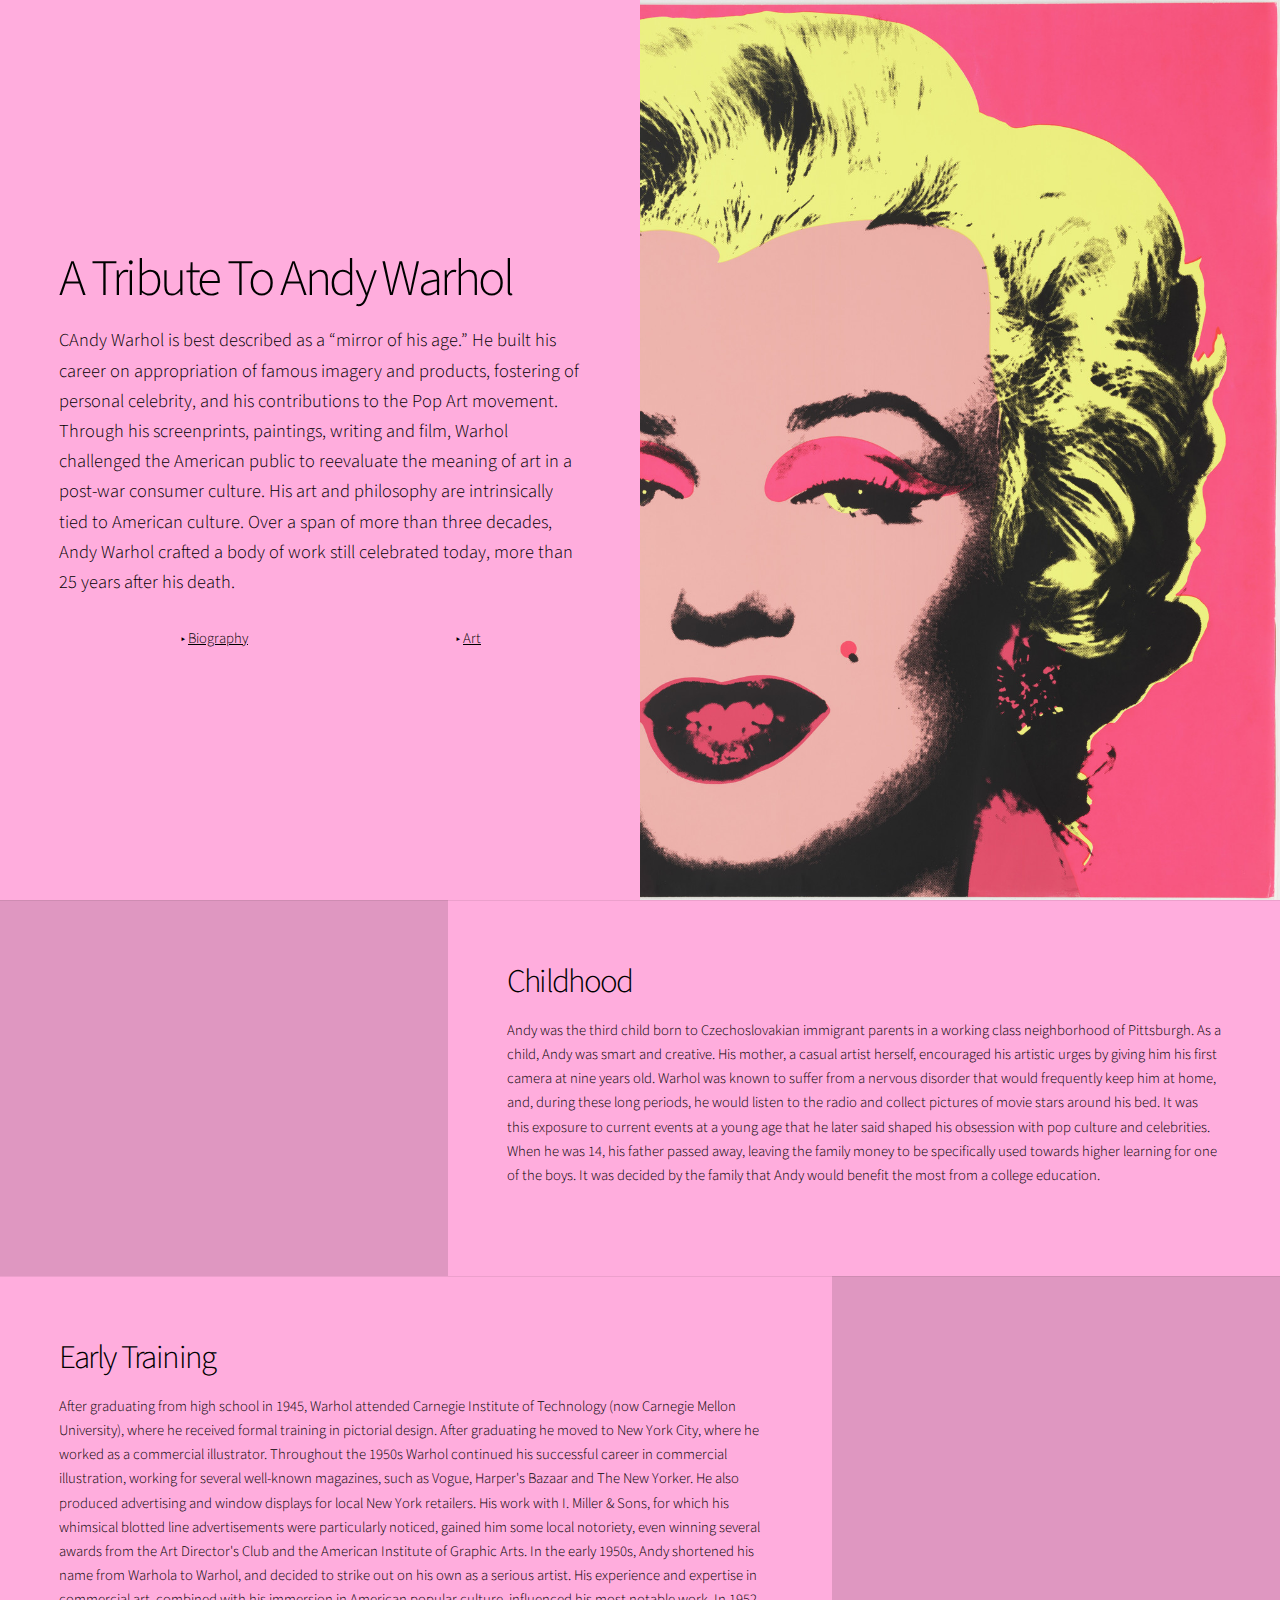
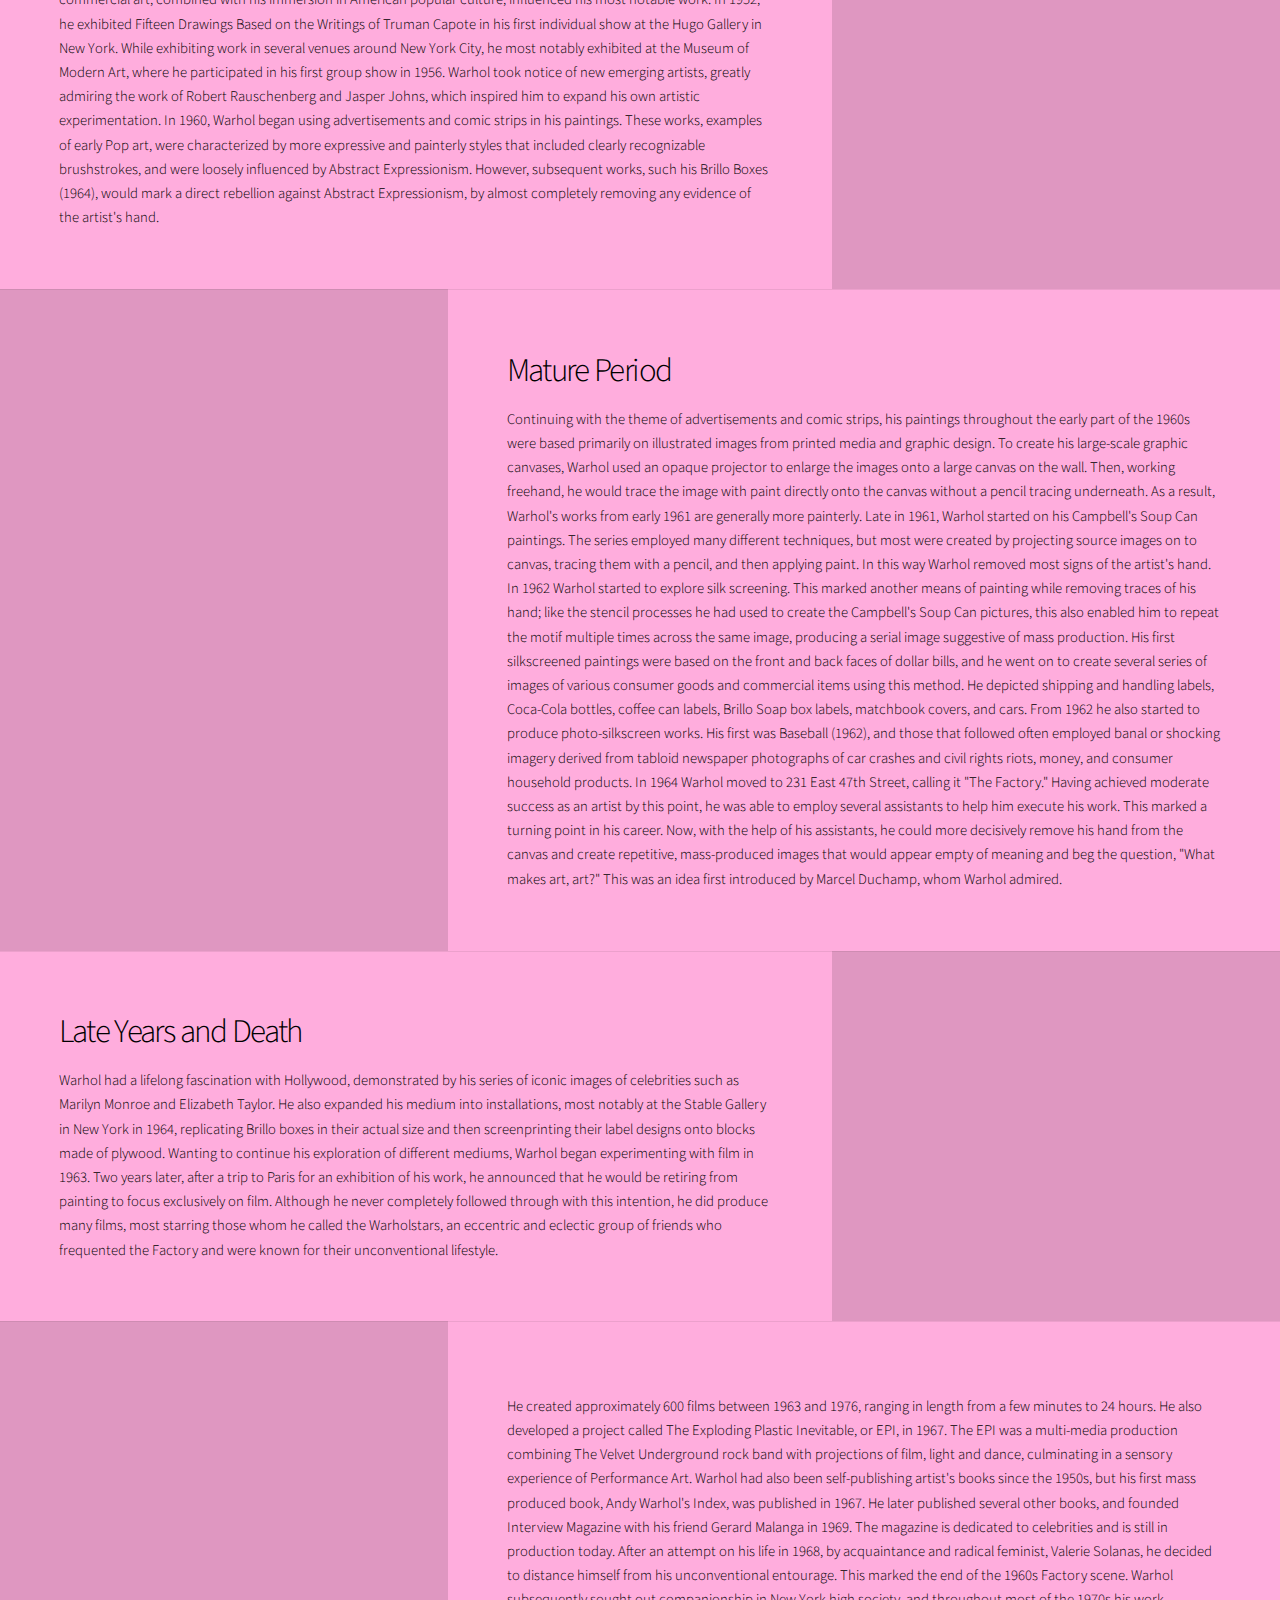
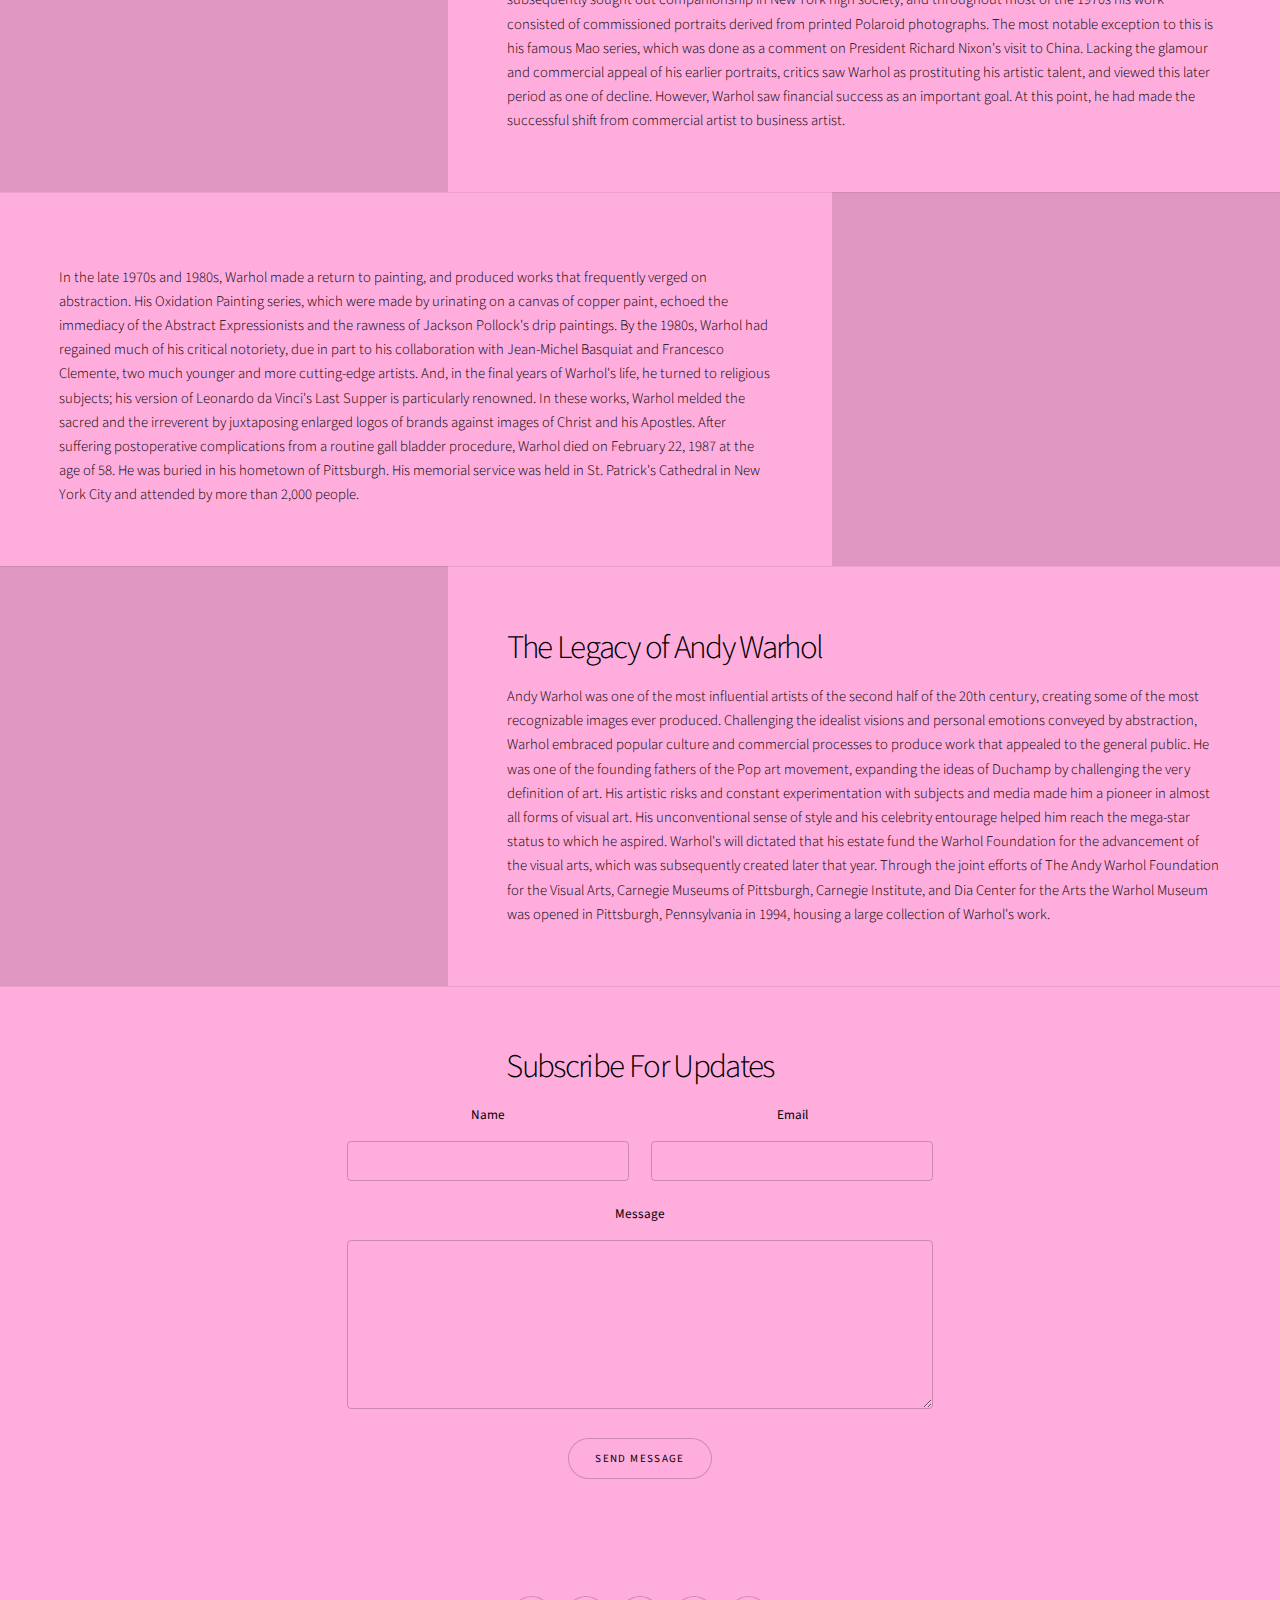
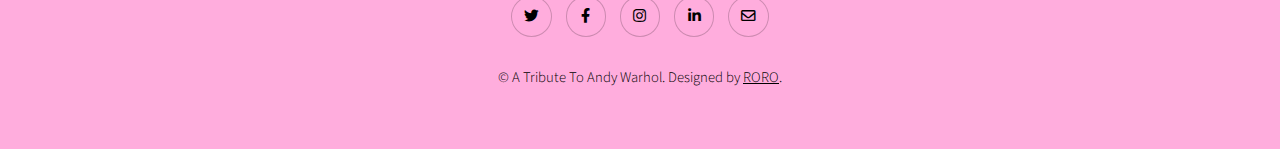
==== commit af661944: "v2.0" ====
--- a/index.html
+++ b/index.html
@@ -1,250 +1,303 @@
 <!DOCTYPE HTML>
 
 <html>
-	<head>
-		<title>A Tribute to Warhol</title>
-		<meta charset="utf-8" />
-		<meta name="viewport" content="width=device-width, initial-scale=1, user-scalable=no" />
-		<link rel="stylesheet" href="assets/css/main.css" />
-		<noscript><link rel="stylesheet" href="assets/css/noscript.css" /></noscript>
-	</head>
-	<body class="is-preload">
-
-		<!-- Wrapper -->
-			<div id="wrapper" class="divided">
-
-				<!-- One -->
-					<section class="banner style1 orient-left content-align-left image-position-right fullscreen onload-image-fade-in onload-content-fade-right">
-						<div class="content">
-							<h1>A Tribute To Andy Warhol</h1>
-							<p class="major">Andy Warhol is best described as a “mirror of his age.” He built his career on appropriation of famous imagery and products, fostering of personal celebrity, and his contributions to the Pop Art movement. Through his screenprints, paintings, writing and film, Warhol challenged the American public to reevaluate the meaning of art in a post-war consumer culture. His art and philosophy are intrinsically tied to American culture. Over a span of more than three decades, Andy Warhol crafted a body of work still celebrated today, more than 25 years after his death.
-								</p>
-							<ul class="actions stacked">
-								<li><a href="biography.html" class="button big wide smooth-scroll-middle"> Read More </a></li>
-							</ul>
-						</div>
-						<div class="image">
-							<img src="images/warhol.jpg" alt="" />
-						</div>
-					</section>
-
-				<!-- Two -->
-					<section class="spotlight style1 orient-right content-align-left image-position-center onscroll-image-fade-in" id="first">
-						<div class="content">
-							<h2>Campbell's Soup</h2>
-							<h3> 1962 </h3>
-							<p>By the 1960s, the New York art world was in a rut, the very original and popular canvases of the Abstract Expressionists of the 1940s and '50s had become cliché. Warhol was one of the artists that felt the need to bring back imagery into his work. The gallery owner and interior designer Muriel Latow gave Warhol the idea of painting soup cans, when she suggested to him that he should paint objects that people use every day (it is rumored that Warhol ate the soup for lunch every single day). He painted Campbell's soup cans, Brillo boxes, and Coca-Cola bottles from 1962 onward.
-
-								Warhol started his career and became an extremely successful consumer ad designer. Here, he used the techniques of his trade to create an image that is both easily recognizable, but also visually stimulating. Consumer goods and ad imagery were flooding the lives of Americans with the prosperity of that age and Warhol set out to subtly recreate that abundance, via images found in advertising. He recreated on canvas the experience of being in a supermarket. So, Warhol is credited with envisioning a new type of art that glorified (and also criticized) the consumption habits of his contemporaries and consumers today.</p>
-								
-						</div>
-						<div class="image">
-							<img src="images/campbell_soup.jpg" alt="" />
-						</div>
-					</section>
-
-				<!-- Three -->
-					<section class="spotlight style1 orient-left content-align-left image-position-center onscroll-image-fade-in">
-						<div class="content">
-							<h2>Coca-Cola 3</h2>
-							<h3> 1962 </h3>
-							<p>
-								"I just paint things I always thought were beautiful, things you use every day and never think about." Warhol's statement epitomizes his ethos; his works put ordinary items front and center. This idea applies to the hand-painted portrait of a Coca-Cola bottle. Another challenge to the domination of Abstract Expressionism, Warhol's Coca-Cola is equal in size to many of the popular canvases of the time (6ft x 5ft) but is devoid of their abstractions. However, there are some other similarities here. As in Barnett Newman's popular Stations of the Cross series of works, Coca-Cola is comprised of a large, black mass on a white background. The bottle jumps out at the viewer; demanding the kind of attention Motherwell's profound canvases received - yet now the sense of irony reigns.
-							</p>
-						</div>
-						<div class="image">
-							<img src="images/cocacola3.jpg" alt="" />
-						</div>
-					</section>
-
-				<!-- Four -->
-					<section class="spotlight style1 orient-right content-align-left image-position-center onscroll-image-fade-in">
-						<div class="content">
-							<h2> Sleep </h2>
-							<h3> 1963 </h3>
-							<p> 
-								In the early 1960s, during a period of immense creativity, Warhol continued to challenge the status quo through a different medium, film. Over his career Warhol made over 650 films spanning a wide range of subjects. His films were lauded by the art world, and their influence is seen in performance art and expiremental filmmaking to this day. In 2013 the actress Tilda Swinton participated in an installation where she slept in a glass box at MoMA and the writer, actress, and director Lena Dunham recently expressed her desire to remake Warhol's Sleep shot for shot, but with herself as the subject.
-
-Sleep is one of the artist's earliest films and his first foray into durational film, a style that became one of his signatures. This six-hour movie is a detailed exploration of John Giorno sleeping. Warhol's lover at the time, the viewer sees Giorno through Warhol's eyes, a strip of Giorno's naked body is in every scene. Although this seems to be a series of continuous images, it is actually six one hundred foot rolls of film layered and spliced together, played on repeat. Repetition was at the heart of Warhol's oeuvre, as well as his fascination with the mundane. All people need to sleep; Warhol once again transformed banality into artistic expression.
-
-Empire and Eat succeeded Sleep in the canon of Warhol's duration films. Empire chronicles eight hours of the Empire State Building at dusk and Eat is a 45 minute film about a man eating a mushroom. Warhol's themes were as expansive as his filmography, delving into more explicit areas such as homosexuality and gay culture, such as Blowjob, a continuous shot of DeVeren Bookwalter's face while he receives oral sex from filmmaker Willard Maas, and Lonesome Cowboys, a raunchy western. His films are widely recognized as Pop masterpieces, enshrined in film institutes and modern art archives across the world.
-							</p>
-						</div>
-						<div class="image">
-							<img src="images/sleep.png" alt="" />
-						</div>
-					</section>
-
-					<section class="spotlight style1 orient-left content-align-left image-position-center onscroll-image-fade-in">
-						<div class="content">
-							<h2> Brillo Boxes </h2>
-							<h3> 1964 </h3>
-							<p> 
-								Still using the silkscreen technique, this time on plywood, Warhol presented the viewer with exact replicas of commonly used products found in homes and supermarkets. This time, his art pieces are stackable, they are sculptures that can be arranged in various ways in the gallery - yet each box is exactly the same, one is no better than another. Rather than the series of slightly different paintings that have been made by many famous artists (think Monet's haystacks or cathedrals) Warhol makes the point that these products are all the same and (in his opinion) they are beautiful! Making these items in his "factory" Warhol again makes fun of (or brilliantly provokes) the art world and the artist-creator.
-
-								With Brillo Boxes, Warhol also has a personal connection. Warhol was originally from Pittsburg - steel city, the commodity that made the city prosperous and later quite depressed. Brillo is steel wool, a product stereotypically used by housewives to keep cookware shining in their lovely American homes. Did Warhol like the product itself, think the store displays for the product ridiculous, or as a gay man, did he enjoy the contrast of steel and wool, in one friendly package?
-								Acrylic silkscreen on wood - Norton Simon Museum, Pasadena, California
-								
-							</p>
-						</div>
-						<div class="image">
-							<img src="images/brillo_boxes.jpg" alt="" />
-						</div>
-					</section>
-
-					<section class="spotlight style1 orient-right content-align-left image-position-center onscroll-image-fade-in">
-						<div class="content">
-							<h2> Mao </h2>
-							<h3> 1973 </h3>
-							<p> 
-								Warhol combines paint and silkscreen in this image of Mao Zedong, a series that he created in direct reaction to President Richard Nixon's 1972 visit to China. Warhol took the black and white image of Mao from his Little Red Book (Mao's famous communist publication), and created hundreds of different sized canvases of the totalitarian ruler. Some of these paintings are as large as 15 feet x 10 feet, a scale evoking the dominating nature of Mao's rule over China and the awesome cult of personality Mao wielded. This monumental size also echoes the towering propagandistic representations that were being displayed throughout China during the Cultural Revolution. But by creating hundreds of such images, and lining them up on the wall, Warhol made the image of Mao into a supermarket product - like Coca-Cola bottles - lined up on the shelves (and available in small, medium, and large). Warhol's Mao is now a consumer product, a basic building block of capitalism - or the very idea that communism is against.
-
-Warhol goes even further. The graffiti-like splashes of color, the red rouge and blue eye shadow, literally 'de-faces' Mao's image - an act of rebellion against the Communist propaganda machine by using its own heralded image against itself. Warhol uses modernist art devices such as expressionistic brushstrokes around Mao's face as a further pun: the brushstrokes are a sign of personal expression and artistic freedom - the very ideas that Mao's Cultural Revolution was against.
-Synthetic polymer paint and silkscreen ink on canvas - The Art Institute of Chicago
-
-							</p>
-						</div>
-						<div class="image">
-							<img src="images/mao.jpg" alt="" />
-						</div>
-					</section>
-
-					<section class="spotlight style1 orient-left content-align-left image-position-center onscroll-image-fade-in">
-						<div class="content">
-							<h2> Oxidation Painting </h2>
-							<h3> 1978 </h3>
-							<p> 
-								Created late in Warhol's career, Oxidation Painting is part of a series of works that was produced by the artist alone, or with a group of his friends, and made by urinating on a canvas of copper paint that was placed horizontally on the floor and then allowing the result to oxidize. The result was a metallic sheen with a surprising depth of color and texture; a surface reminiscent of works by Abstract Expressionists such as Jackson Pollock. Warhol put much thought and design into these works, and is quoted as saying, "[these paintings] had technique, too. If I asked someone to do an Oxidation painting, and they just wouldn't think about it, it would just be a mess. Then I did it myself -- and it's just too much work -- and you try to figure out a good design."
-Urine on metallic pigment in acrylic pigment on canvas - Museum of Fine Arts, Boston
-
-							</p>
-							<ul class="actions stacked">
-								<li><a href="#" class="button">Learn More</a></li>
-							</ul>
-						</div>
-						<div class="image">
-							<img src="images/oxidation_painting.jpg" alt="" />
-						</div>
-					</section>
-
-					<section class="spotlight style1 orient-right content-align-left image-position-center onscroll-image-fade-in">
-						<div class="content">
-							<h2> Rorschach </h2>
-							<h3> 1984 </h3>
-							<p> 
-								Although Warhol's earliest work declared a dramatic break with Abstract Expressionism, he remained interested in abstraction throughout his career, and, in 1984, focused his ideas into his large series of Rorschach paintings. They were inspired by the so-called Rorschach test, devised by the Swiss psychologist Hermann Rorschach. The test requires patients to say what they see in a set of ten standardized ink blots; in this way Rorschach believed we might gain access to unconscious thoughts. Warhol believed that much abstract painting functioned in a similar way: instead of artists being able to communicate thoughts through abstract form, as many believed, he thought that viewers simply projected their own ideas on to the pictures. His Rorschach pictures were therefore a kind of parody of abstract painting: they were mirrors which reflected the viewer's own thoughts, and at times they seemed to resemble genitalia or wallpaper designs.
-Synthetic polymer paint on canvas - The Museum of Modern Art, New York
-
-							</p>
-							<ul class="actions stacked">
-								<li><a href="#" class="button">Learn More</a></li>
-							</ul>
-						</div>
-						<div class="image">
-							<img src="images/banach_tarski.jpg" alt="" />
-						</div>
-					</section>
-
-					<section class="spotlight style1 orient-left content-align-left image-position-center onscroll-image-fade-in">
-						<div class="content">
-							<h2> General Electric with Waiter </h2>
-							<h3> 1984 </h3>
-							<p> 
-								It was at the suggestion of art dealer Bruno Bischofsberger that Warhol began collaborating on paintings. He worked first with the Italian Francesco Clemente, and with the much younger, Haitian-American painter Jean-Michel Basquiat; later he produced work with Keith Haring. Warhol's reputation was flagging in the early 1980s, and he had painted little since the 1960s, but his collaboration with Basquiat, which spanned two years between 1984-5, energized him and placed him amidst a young and more fashionable generation. General Electric with Waiter is typical of the pictures the pair produced together: Warhol contributed enlarged headlines, brand names and fragments of advertisements; Basquiat added his expressive graffiti. The success of the series rested on the cartoon qualities inherent in both Pop art and graffiti.
-Acrylic and oil on canvas - Collection unknown
-
-							</p>
-						</div>
-						<div class="image">
-							<img src="images/jean-michel-basquiat-general-electric-with-waiter.jpg" alt="" />
-						</div>
-					</section>
-
-					<section class="spotlight style1 orient-right content-align-left image-position-center onscroll-image-fade-in">
-						<div class="content">
-							<h2> Self-Portrait </h2>
-							<h3> 1986 </h3>
-							<p> 
-								Warhol's self portraits that he created throughout his career reveal an underlying theme. It can be argued that Warhol's most successful artwork was the image of himself, invented and reinvented over his body of work. Simply consider the fact that Warhol started his art career as a nerdy, shy, balding designer and ended it as a star whose popularity could match his greatest depictions (Monroe, Elvis, Mao).
-
-In this particular work, the focus is on Warhol's head and wig (one of dozens he wore over the years). By using repetitive images, each slightly different to the next, and then overlapping the images, Warhol produces the illusion of movement. Created towards the end of his life, Self-Portrait displays the artist in his signature wig, and also makes dramatic use of shadow and light.
-Synthetic polymer paint and silkscreen ink on canvas - The National Gallery of Art, Washington DC
-
-							</p>
-
-						</div>
-						<div class="image">
-							<img src="images/self_portrait.jpg" alt="" />
-						</div>
-					</section>
-
-					<section class="spotlight style1 orient-left content-align-left image-position-center onscroll-image-fade-in">
-						<div class="content">
-							<h2> The Last Supper </h2>
-							<h3> 1986 </h3>
-							<p> 
-								Behind Warhol's silver wig and black glasses (of Campbells Soup, Marylin, and drug/sex film fame) was a devout Catholic who went to mass and volunteered at homeless shelters regularly. Warhol's mother was a very religious woman who instilled in him a connection to the church.
-
-								Warhol's religiosity is most exemplified by the late works that he created based on Leonardo Da Vinci's The Last Supper (1495–1498). Warhol based his works on a black and white photograph of a popular 19th century engraving and ended up producing over a hundred drawings, paintings, and silkscreens of the Renaissance masterpiece. From superimposing brand names over the faces of the apostles, to cutting up the unity of the scene, Warhol honored the original painting while adding it into his business enterprise.
-								Synthetic polymer paint and silkscreen ink on canvas - The Brant Foundation, Greenwich, Connecticut
-							</p>
-							
-						</div>
-						
-						<div class="image">
-							<img src="images/last_supper.jpg" alt="" />
-						</div>
-					</section>
-
-	
-
-				<!-- Get In Contact -->
-					<section class="wrapper style1 align-center">
-						<div class="inner medium">
-							<h2> Subscribe For Updates </h2>
-							<form method="post" action="#">
-								<div class="fields">
-									<div class="field half">
-										<label for="name">Name</label>
-										<input type="text" name="name" id="name" value="" />
-									</div>
-									<div class="field half">
-										<label for="email">Email</label>
-										<input type="email" name="email" id="email" value="" />
-									</div>
-									<div class="field">
-										<label for="message">Message</label>
-										<textarea name="message" id="message" rows="6"></textarea>
-									</div>
-								</div>
-								<ul class="actions special">
-									<li><input type="submit" name="submit" id="submit" value="Send Message" /></li>
-								</ul>
-							</form>
-
-						</div>
-					</section>
-
-				<!-- Footer -->
-					<footer class="wrapper style1 align-center">
-						<div class="inner">
-							<ul class="icons">
-								<li><a href="https://www.instagram.com/thewarholmuseum/" class="icon brands style2 fa-instagram"><span class="label">Instagram</span></a></li>
-							</ul>
-							<p>&copy; A tribute to Warhol <br> Design by  <a href="http://instagram.com/naunetro" style="text-decoration: none;"> @roroisabadbitch</p>
-						</div>
-					</footer>
-
-			</div>
-
-		<!-- Scripts -->
-			<script src="assets/js/jquery.min.js"></script>
-			<script src="assets/js/jquery.scrollex.min.js"></script>
-			<script src="assets/js/jquery.scrolly.min.js"></script>
-			<script src="assets/js/browser.min.js"></script>
-			<script src="assets/js/breakpoints.min.js"></script>
-			<script src="assets/js/util.js"></script>
-			<script src="assets/js/main.js"></script>
-
-	</body>
+
+<head>
+	<title>Tribute To Warhol</title>
+	<meta charset="utf-8" />
+	<meta name="viewport" content="width=device-width, initial-scale=1, user-scalable=no" />
+	<link rel="stylesheet" href="assets/css/main.css" />
+	<noscript>
+		<link rel="stylesheet" href="assets/css/noscript.css" />
+	</noscript>
+</head>
+
+<body class="is-preload">
+
+	<!-- Wrapper -->
+	<div id="wrapper" class="divided">
+
+		<!-- One -->
+		<section
+			class="banner style1 orient-left content-align-left image-position-right fullscreen onload-image-fade-in onload-content-fade-right">
+			<div class="content">
+				<h1>A Tribute To Andy Warhol</h1>
+				<p class="major">CAndy Warhol is best described as a “mirror of his age.” He built his career on
+					appropriation of famous imagery and products, fostering of personal celebrity, and his contributions
+					to the Pop Art movement. Through his screenprints, paintings, writing and film, Warhol challenged
+					the American public to reevaluate the meaning of art in a post-war consumer culture. His art and
+					philosophy are intrinsically tied to American culture. Over a span of more than three decades, Andy
+					Warhol crafted a body of work still celebrated today, more than 25 years after his death.
+						</p>
+
+				<div id="div_top_hypers">
+					<ul id="ul_top_hypers">
+						<li>&#8227; <a href="#first" class="a_top_hypers"> Biography</a></li>
+						<li>&#8227; <a href="arts.html" class="a_top_hypers"> Art</a></li>
+
+					</ul>
+				</div>
+
+
+			</div>
+			<div class="image">
+				<img src="images/marilyn.jpg" alt="" />
+			</div>
+		</section>
+
+		<!-- Two -->
+		<section class="spotlight style1 orient-right content-align-left image-position-center onscroll-image-fade-in"
+			id="first">
+			<div class="content">
+				<h2>Childhood</h2>
+				<p>Andy was the third child born to Czechoslovakian immigrant parents in a working class neighborhood of
+					Pittsburgh. As a child, Andy was smart and creative. His mother, a casual artist herself, encouraged
+					his artistic urges by giving him his first camera at nine years old. Warhol was known to suffer from
+					a nervous disorder that would frequently keep him at home, and, during these long periods, he would
+					listen to the radio and collect pictures of movie stars around his bed. It was this exposure to
+					current events at a young age that he later said shaped his obsession with pop culture and
+					celebrities. When he was 14, his father passed away, leaving the family money to be specifically
+					used towards higher learning for one of the boys. It was decided by the family that Andy would
+					benefit the most from a college education.</p>
+				<ul class="actions stacked">
+
+				</ul>
+			</div>
+			<div class="image">
+				<img src="images/by-anne-warhola-1943paulandy.jpg" alt="" />
+			</div>
+		</section>
+
+		<!-- Three -->
+		<section class="spotlight style1 orient-left content-align-left image-position-center onscroll-image-fade-in">
+			<div class="content">
+				<h2>Early Training</h2>
+				<p>After graduating from high school in 1945, Warhol attended Carnegie Institute of Technology (now
+					Carnegie Mellon University), where he received formal training in pictorial design. After graduating
+					he moved to New York City, where he worked as a commercial illustrator. Throughout the 1950s Warhol
+					continued his successful career in commercial illustration, working for several well-known
+					magazines, such as Vogue, Harper's Bazaar and The New Yorker. He also produced advertising and
+					window displays for local New York retailers. His work with I. Miller & Sons, for which his
+					whimsical blotted line advertisements were particularly noticed, gained him some local notoriety,
+					even winning several awards from the Art Director's Club and the American Institute of Graphic Arts.
+					In the early 1950s, Andy shortened his name from Warhola to Warhol, and decided to strike out on his
+					own as a serious artist. His experience and expertise in commercial art, combined with his immersion
+					in American popular culture, influenced his most notable work. In 1952, he exhibited Fifteen
+					Drawings Based on the Writings of Truman Capote in his first individual show at the Hugo Gallery in
+					New York. While exhibiting work in several venues around New York City, he most notably exhibited at
+					the Museum of Modern Art, where he participated in his first group show in 1956. Warhol took notice
+					of new emerging artists, greatly admiring the work of Robert Rauschenberg and Jasper Johns, which
+					inspired him to expand his own artistic experimentation.
+					In 1960, Warhol began using advertisements and comic strips in his paintings. These works, examples
+					of early Pop art, were characterized by more expressive and painterly styles that included clearly
+					recognizable brushstrokes, and were loosely influenced by Abstract Expressionism. However,
+					subsequent works, such his Brillo Boxes (1964), would mark a direct rebellion against Abstract
+					Expressionism, by almost completely removing any evidence of the artist's hand.
+				</p>
+
+			</div>
+			<div class="image">
+				<img src="images/filming.jpeg" alt="" />
+			</div>
+		</section>
+
+		<!--new-->
+
+		<section class="spotlight style1 orient-right content-align-left image-position-center onscroll-image-fade-in"
+			id="first">
+			<div class="content">
+				<h2>Mature Period</h2>
+				<p>Continuing with the theme of advertisements and comic strips, his paintings throughout the early part
+					of the 1960s were based primarily on illustrated images from printed media and graphic design. To
+					create his large-scale graphic canvases, Warhol used an opaque projector to enlarge the images onto
+					a large canvas on the wall. Then, working freehand, he would trace the image with paint directly
+					onto the canvas without a pencil tracing underneath. As a result, Warhol's works from early 1961 are
+					generally more painterly.
+					Late in 1961, Warhol started on his Campbell's Soup Can paintings. The series employed many
+					different techniques, but most were created by projecting source images on to canvas, tracing them
+					with a pencil, and then applying paint. In this way Warhol removed most signs of the artist's hand.
+					In 1962 Warhol started to explore silk screening. This marked another means of painting while
+					removing traces of his hand; like the stencil processes he had used to create the Campbell's Soup
+					Can pictures, this also enabled him to repeat the motif multiple times across the same image,
+					producing a serial image suggestive of mass production. His first silkscreened paintings were based
+					on the front and back faces of dollar bills, and he went on to create several series of images of
+					various consumer goods and commercial items using this method. He depicted shipping and handling
+					labels, Coca-Cola bottles, coffee can labels, Brillo Soap box labels, matchbook covers, and cars.
+					From 1962 he also started to produce photo-silkscreen works. His first was Baseball (1962), and
+					those that followed often employed banal or shocking imagery derived from tabloid newspaper
+					photographs of car crashes and civil rights riots, money, and consumer household products.
+					In 1964 Warhol moved to 231 East 47th Street, calling it "The Factory." Having achieved moderate
+					success as an artist by this point, he was able to employ several assistants to help him execute his
+					work. This marked a turning point in his career. Now, with the help of his assistants, he could more
+					decisively remove his hand from the canvas and create repetitive, mass-produced images that would
+					appear empty of meaning and beg the question, "What makes art, art?" This was an idea first
+					introduced by Marcel Duchamp, whom Warhol admired.
+				</p>
+
+			</div>
+			<div class="image">
+				<img src="images/andy-warhol-self-portrait.jpg" alt="" />
+			</div>
+		</section>
+
+		<section class="spotlight style1 orient-left content-align-left image-position-center onscroll-image-fade-in">
+			<div class="content">
+				<h2>Late Years and Death</h2>
+				<p>Warhol had a lifelong fascination with Hollywood, demonstrated by his series of iconic images of
+					celebrities such as Marilyn Monroe and Elizabeth Taylor. He also expanded his medium into
+					installations, most notably at the Stable Gallery in New York in 1964, replicating Brillo boxes in
+					their actual size and then screenprinting their label designs onto blocks made of plywood.
+					Wanting to continue his exploration of different mediums, Warhol began experimenting with film in
+					1963. Two years later, after a trip to Paris for an exhibition of his work, he announced that he
+					would be retiring from painting to focus exclusively on film. Although he never completely followed
+					through with this intention, he did produce many films, most starring those whom he called the
+					Warholstars, an eccentric and eclectic group of friends who frequented the Factory and were known
+					for their unconventional lifestyle.
+				</p>
+
+			</div>
+			<div class="image">
+				<img src="images/Screenshot1.png" alt="" />
+			</div>
+		</section>
+
+
+		<section class="spotlight style1 orient-right content-align-left image-position-center onscroll-image-fade-in">
+			<div class="content">
+				<h2></h2>
+				<p>
+					He created approximately 600 films between 1963 and 1976, ranging in length from a few minutes to 24
+					hours. He also developed a project called The Exploding Plastic Inevitable, or EPI, in 1967. The EPI
+					was a multi-media production combining The Velvet Underground rock band with projections of film,
+					light and dance, culminating in a sensory experience of Performance Art. Warhol had also been
+					self-publishing artist's books since the 1950s, but his first mass produced book, Andy Warhol's
+					Index, was published in 1967. He later published several other books, and founded Interview Magazine
+					with his friend Gerard Malanga in 1969. The magazine is dedicated to celebrities and is still in
+					production today. After an attempt on his life in 1968, by acquaintance and radical feminist,
+					Valerie Solanas, he decided to distance himself from his unconventional entourage. This marked the
+					end of the 1960s Factory scene. Warhol subsequently sought out companionship in New York high
+					society, and throughout most of the 1970s his work consisted of commissioned portraits derived from
+					printed Polaroid photographs. The most notable exception to this is his famous Mao series, which was
+					done as a comment on President Richard Nixon's visit to China. Lacking the glamour and commercial
+					appeal of his earlier portraits, critics saw Warhol as prostituting his artistic talent, and viewed
+					this later period as one of decline. However, Warhol saw financial success as an important goal. At
+					this point, he had made the successful shift from commercial artist to business artist.
+				</p>
+
+			</div>
+			<div class="image">
+				<img src="images/Screenshot2.png" alt="" />
+			</div>
+		</section>
+
+		<!-- Four -->
+		<section class="spotlight style1 orient-left content-align-left image-position-center onscroll-image-fade-in">
+			<div class="content">
+				<h2></h2>
+				<p>In the late 1970s and 1980s, Warhol made a return to painting, and produced works that frequently
+					verged on abstraction. His Oxidation Painting series, which were made by urinating on a canvas of
+					copper paint, echoed the immediacy of the Abstract Expressionists and the rawness of Jackson
+					Pollock's drip paintings. By the 1980s, Warhol had regained much of his critical notoriety, due in
+					part to his collaboration with Jean-Michel Basquiat and Francesco Clemente, two much younger and
+					more cutting-edge artists. And, in the final years of Warhol's life, he turned to religious
+					subjects; his version of Leonardo da Vinci's Last Supper is particularly renowned. In these works,
+					Warhol melded the sacred and the irreverent by juxtaposing enlarged logos of brands against images
+					of Christ and his Apostles.
+					After suffering postoperative complications from a routine gall bladder procedure, Warhol died on
+					February 22, 1987 at the age of 58. He was buried in his hometown of Pittsburgh. His memorial
+					service was held in St. Patrick's Cathedral in New York City and attended by more than 2,000 people.
+				</p>
+
+			</div>
+			<div class="image">
+				<img src="images/Screenshot3.png" alt="" />
+			</div>
+		</section>
+
+		<section class="spotlight style1 orient-right content-align-left image-position-center onscroll-image-fade-in"
+			id="first">
+			<div class="content">
+				<h2>The Legacy of Andy Warhol</h2>
+				<p>Andy Warhol was one of the most influential artists of the second half of the 20th century, creating
+					some of the most recognizable images ever produced. Challenging the idealist visions and personal
+					emotions conveyed by abstraction, Warhol embraced popular culture and commercial processes to
+					produce work that appealed to the general public. He was one of the founding fathers of the Pop art
+					movement, expanding the ideas of Duchamp by challenging the very definition of art. His artistic
+					risks and constant experimentation with subjects and media made him a pioneer in almost all forms of
+					visual art. His unconventional sense of style and his celebrity entourage helped him reach the
+					mega-star status to which he aspired.
+					Warhol's will dictated that his estate fund the Warhol Foundation for the advancement of the visual
+					arts, which was subsequently created later that year. Through the joint efforts of The Andy Warhol
+					Foundation for the Visual Arts, Carnegie Museums of Pittsburgh, Carnegie Institute, and Dia Center
+					for the Arts the Warhol Museum was opened in Pittsburgh, Pennsylvania in 1994, housing a large
+					collection of Warhol's work.
+				</p>
+
+			</div>
+			<div class="image">
+				<img src="images/legacy.jpg" alt="" />
+			</div>
+		</section>
+
+
+<!-- Get In Contact -->
+<section class="wrapper style1 align-center">
+	<div class="inner medium">
+		<h2> Subscribe For Updates </h2>
+		<form method="post" action="#">
+			<div class="fields">
+				<div class="field half">
+					<label for="name">Name</label>
+					<input type="text" name="name" id="name" value="" />
+				</div>
+				<div class="field half">
+					<label for="email">Email</label>
+					<input type="email" name="email" id="email" value="" />
+				</div>
+				<div class="field">
+					<label for="message">Message</label>
+					<textarea name="message" id="message" rows="6"></textarea>
+				</div>
+			</div>
+			<ul class="actions special">
+				<li><input type="submit" name="submit" id="submit" value="Send Message" /></li>
+			</ul>
+		</form>
+
+	</div>
+</section>
+
+			</div>
+		</section>
+
+		<!-- Footer -->
+		<footer class="wrapper style1 align-center">
+			<div class="inner">
+				<ul class="icons">
+					<li><a href="#" class="icon brands style2 fa-twitter"><span class="label">Twitter</span></a></li>
+					<li><a href="#" class="icon brands style2 fa-facebook-f"><span class="label">Facebook</span></a>
+					</li>
+					<li><a href="#" class="icon brands style2 fa-instagram"><span class="label">Instagram</span></a>
+					</li>
+					<li><a href="#" class="icon brands style2 fa-linkedin-in"><span class="label">LinkedIn</span></a>
+					</li>
+					<li><a href="#" class="icon style2 fa-envelope"><span class="label">Email</span></a></li>
+				</ul>
+				<p>&copy; A Tribute To Andy Warhol. Designed by <a href="">RORO</a>.</p>
+			</div>
+		</footer>
+
+	</div>
+
+	<!-- Scripts -->
+	<script src="assets/js/jquery.min.js"></script>
+	<script src="assets/js/jquery.scrollex.min.js"></script>
+	<script src="assets/js/jquery.scrolly.min.js"></script>
+	<script src="assets/js/browser.min.js"></script>
+	<script src="assets/js/breakpoints.min.js"></script>
+	<script src="assets/js/util.js"></script>
+	<script src="assets/js/main.js"></script>
+
+</body>
+
 </html>--- a/assets/css/main.css
+++ b/assets/css/main.css
@@ -1,11 +1,7 @@
 @import url(fontawesome-all.min.css);
 @import url("https://fonts.googleapis.com/css?family=Source+Sans+Pro:300,300i,400,400i");
 
-/*
-	Story by HTML5 UP
-	html5up.net | @ajlkn
-	Free for personal and commercial use under the CCA 3.0 license (html5up.net/license)
-*/
+
 
 html, body, div, span, applet, object,
 iframe, h1, h2, h3, h4, h5, h6, p, blockquote,
--- a/assets/css/noscript.css
+++ b/assets/css/noscript.css
@@ -1,10 +1,4 @@
-/*
-	Story by HTML5 UP
-	html5up.net | @ajlkn
-	Free for personal and commercial use under the CCA 3.0 license (html5up.net/license)
-*/
-
-/* Banner (transitions) */
+
 
 	.banner.onload-content-fade-up .content {
 		-moz-transition: none;
